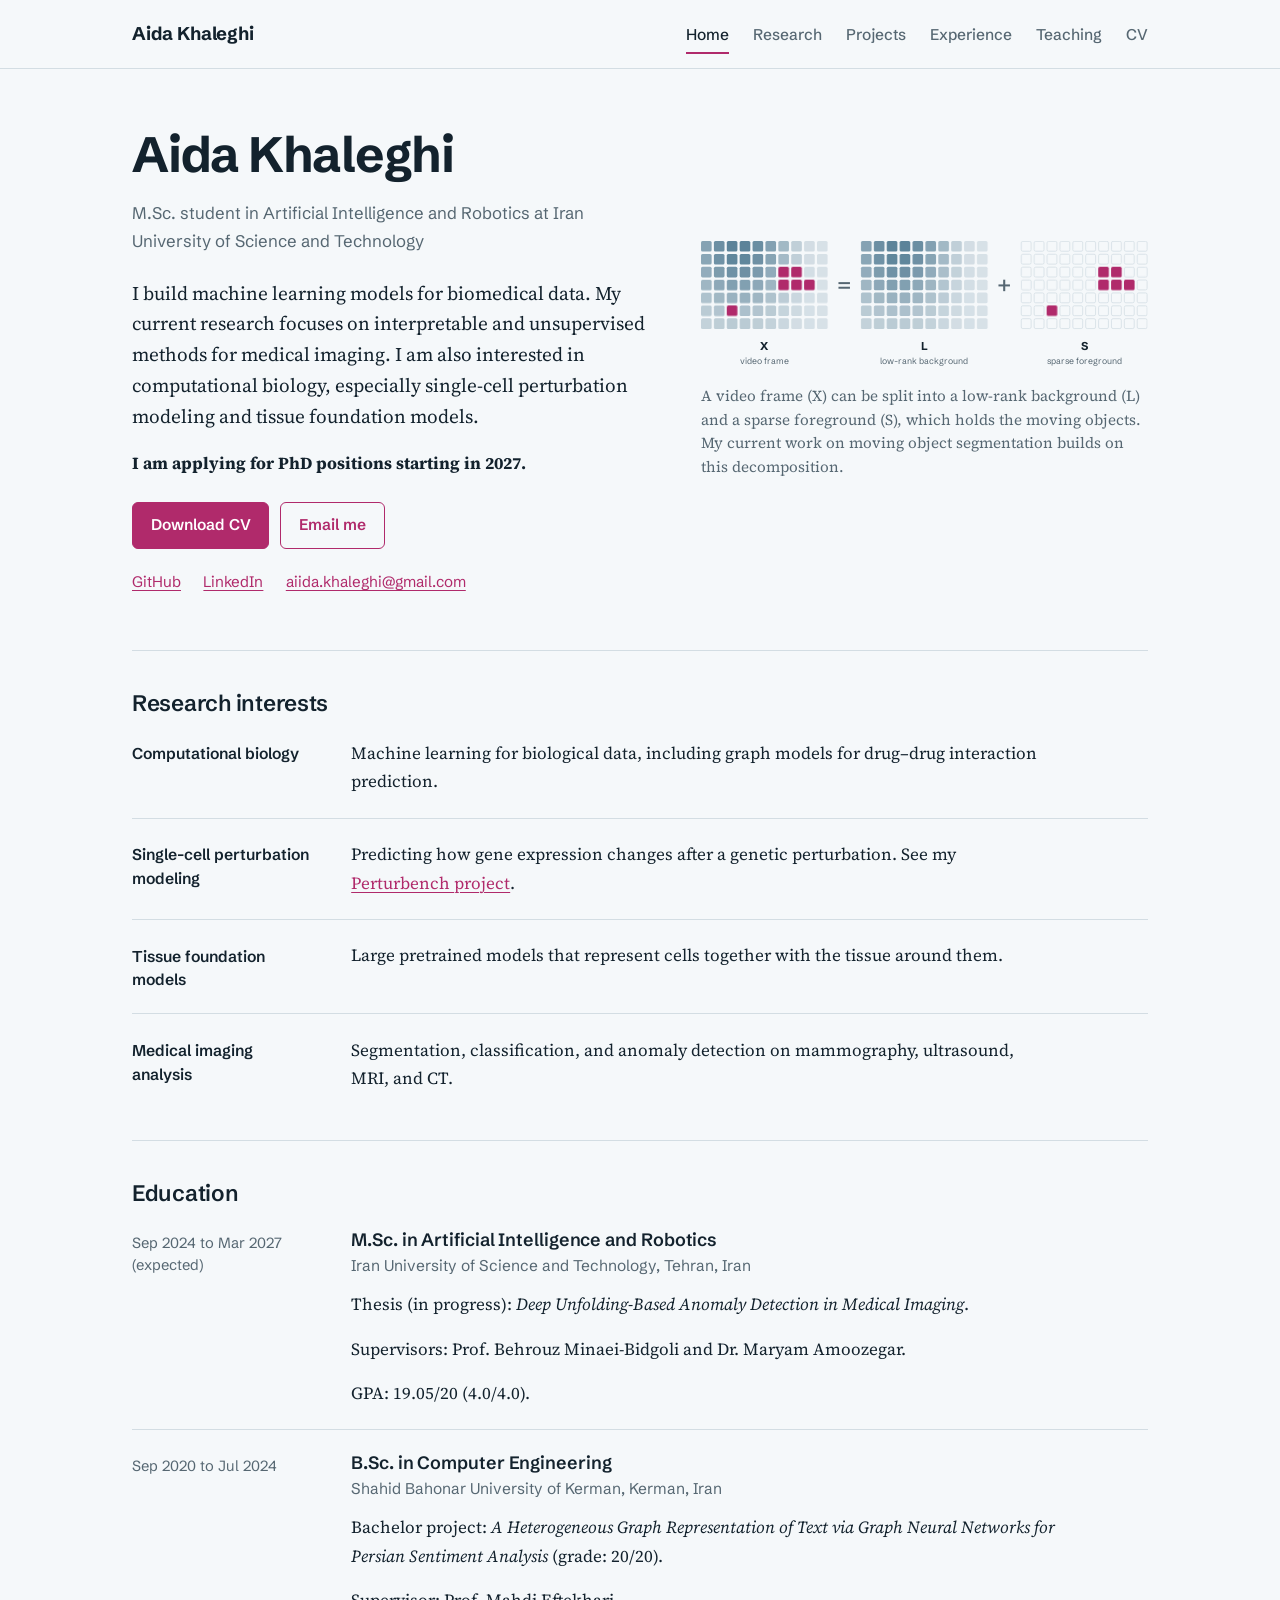
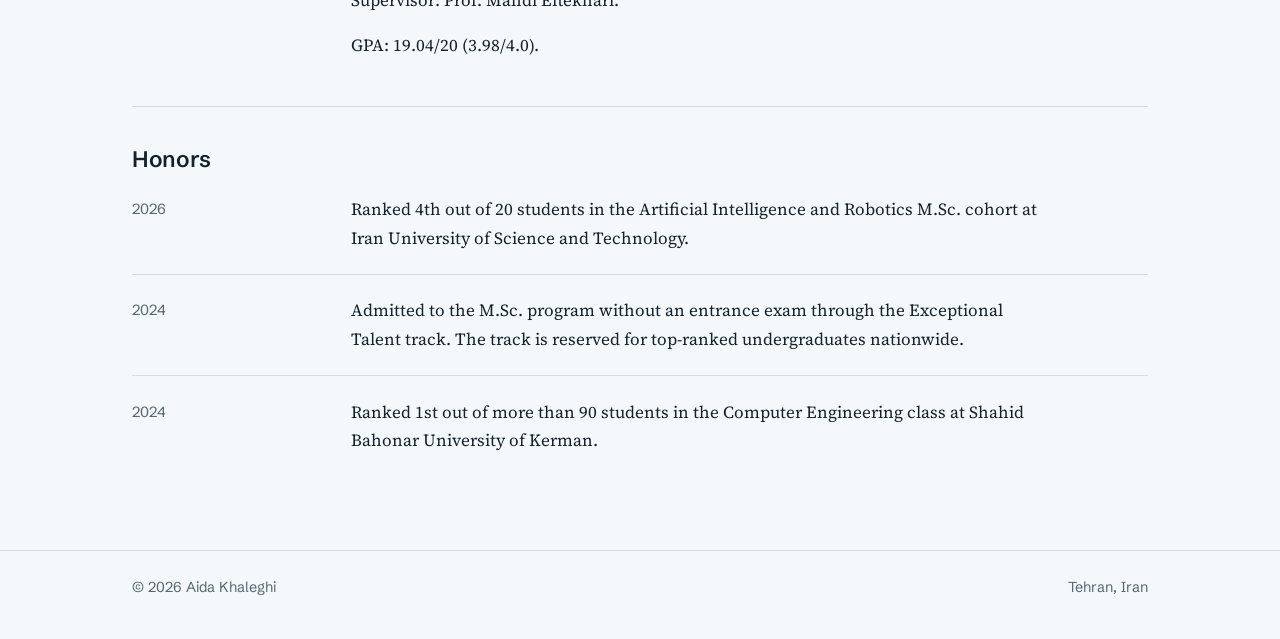
==== index.html @ e7a6c724 "Add first version of site" ====
<!doctype html>
<html lang="en">
<head>
  <meta charset="utf-8">
  <meta name="viewport" content="width=device-width, initial-scale=1">
  <title>Aida Khaleghi</title>
  <meta name="description" content="Aida Khaleghi is an M.Sc. student in AI and robotics working on medical imaging and computational biology. She is applying for PhD positions starting in 2027.">
  <meta property="og:title" content="Aida Khaleghi">
  <meta property="og:description" content="Aida Khaleghi is an M.Sc. student in AI and robotics working on medical imaging and computational biology. She is applying for PhD positions starting in 2027.">
  <meta property="og:type" content="website">
  <meta name="theme-color" content="#f5f8fa">
  <link rel="icon" href="data:image/svg+xml,%3Csvg xmlns='http://www.w3.org/2000/svg' viewBox='0 0 32 32'%3E%3Crect width='32' height='32' rx='6' fill='%23b02a6b'/%3E%3Ctext x='16' y='22' font-family='Arial' font-size='15' font-weight='700' text-anchor='middle' fill='white'%3EAK%3C/text%3E%3C/svg%3E">
  <link rel="preconnect" href="https://fonts.googleapis.com">
  <link rel="preconnect" href="https://fonts.gstatic.com" crossorigin>
  <link rel="stylesheet" href="https://fonts.googleapis.com/css2?family=Schibsted+Grotesk:wght@500;600;700&family=Source+Serif+4:ital,opsz,wght@0,8..60,400;0,8..60,600;1,8..60,400&display=swap">
  <link rel="stylesheet" href="style.css">
</head>
<body>
  <a class="skip" href="#main">Skip to content</a>
  <header class="site-header">
    <div class="wrap">
      <a class="wordmark" href="index.html">Aida Khaleghi</a>
      <nav class="nav" aria-label="Main">
        <a href="index.html" aria-current="page">Home</a>
        <a href="research.html">Research</a>
        <a href="projects.html">Projects</a>
        <a href="experience.html">Experience</a>
        <a href="teaching.html">Teaching</a>
        <a href="cv.html">CV</a>
      </nav>
    </div>
  </header>
  <main id="main">
    <div class="wrap">

      <section class="hero">
        <div>
          <div class="hero-name">
            <img class="portrait" src="assets/profile.jpg" alt="Portrait of Aida Khaleghi" width="88" height="88" onerror="this.remove()">
            <h1>Aida Khaleghi</h1>
          </div>
          <p class="role">M.Sc. student in Artificial Intelligence and Robotics at Iran University of Science and Technology</p>
          <p class="lead">I build machine learning models for biomedical data. My current research focuses on interpretable and unsupervised methods for medical imaging. I am also interested in computational biology, especially single-cell perturbation modeling and tissue foundation models.</p>
          <p class="status"><strong>I am applying for PhD positions starting in 2027.</strong></p>
          <div class="actions">
            <a class="button primary" href="Aida_Khaleghi_CV.pdf">Download CV</a>
            <a class="button secondary" href="mailto:aiida.khaleghi@gmail.com">Email me</a>
          </div>
          <div class="contact-links">
            <a href="https://github.com/AidaKhaleghi">GitHub</a>
            <a href="https://www.linkedin.com/in/aidakhaleghi">LinkedIn</a>
            <a href="mailto:aiida.khaleghi@gmail.com">aiida.khaleghi@gmail.com</a>
          </div>
        </div>
        <figure class="figure">
          <svg viewBox="0 0 589 172" role="img" aria-labelledby="fig-title">
      <title id="fig-title">A video frame X shown as the sum of a low-rank background L and a sparse foreground S</title>
      <rect class="cell-tone" style="fill-opacity:0.61" x="0" y="0" width="14" height="14" rx="2"/>
      <rect class="cell-tone" style="fill-opacity:0.75" x="17" y="0" width="14" height="14" rx="2"/>
      <rect class="cell-tone" style="fill-opacity:0.84" x="34" y="0" width="14" height="14" rx="2"/>
      <rect class="cell-tone" style="fill-opacity:0.84" x="51" y="0" width="14" height="14" rx="2"/>
      <rect class="cell-tone" style="fill-opacity:0.76" x="68" y="0" width="14" height="14" rx="2"/>
      <rect class="cell-tone" style="fill-opacity:0.62" x="85" y="0" width="14" height="14" rx="2"/>
      <rect class="cell-tone" style="fill-opacity:0.45" x="102" y="0" width="14" height="14" rx="2"/>
      <rect class="cell-tone" style="fill-opacity:0.29" x="119" y="0" width="14" height="14" rx="2"/>
      <rect class="cell-tone" style="fill-opacity:0.19" x="136" y="0" width="14" height="14" rx="2"/>
      <rect class="cell-tone" style="fill-opacity:0.16" x="153" y="0" width="14" height="14" rx="2"/>
      <rect class="cell-tone" style="fill-opacity:0.59" x="0" y="17" width="14" height="14" rx="2"/>
      <rect class="cell-tone" style="fill-opacity:0.73" x="17" y="17" width="14" height="14" rx="2"/>
      <rect class="cell-tone" style="fill-opacity:0.81" x="34" y="17" width="14" height="14" rx="2"/>
      <rect class="cell-tone" style="fill-opacity:0.81" x="51" y="17" width="14" height="14" rx="2"/>
      <rect class="cell-tone" style="fill-opacity:0.74" x="68" y="17" width="14" height="14" rx="2"/>
      <rect class="cell-tone" style="fill-opacity:0.60" x="85" y="17" width="14" height="14" rx="2"/>
      <rect class="cell-tone" style="fill-opacity:0.44" x="102" y="17" width="14" height="14" rx="2"/>
      <rect class="cell-tone" style="fill-opacity:0.29" x="119" y="17" width="14" height="14" rx="2"/>
      <rect class="cell-tone" style="fill-opacity:0.19" x="136" y="17" width="14" height="14" rx="2"/>
      <rect class="cell-tone" style="fill-opacity:0.16" x="153" y="17" width="14" height="14" rx="2"/>
      <rect class="cell-tone" style="fill-opacity:0.54" x="0" y="34" width="14" height="14" rx="2"/>
      <rect class="cell-tone" style="fill-opacity:0.66" x="17" y="34" width="14" height="14" rx="2"/>
      <rect class="cell-tone" style="fill-opacity:0.73" x="34" y="34" width="14" height="14" rx="2"/>
      <rect class="cell-tone" style="fill-opacity:0.74" x="51" y="34" width="14" height="14" rx="2"/>
      <rect class="cell-tone" style="fill-opacity:0.67" x="68" y="34" width="14" height="14" rx="2"/>
      <rect class="cell-tone" style="fill-opacity:0.55" x="85" y="34" width="14" height="14" rx="2"/>
      <rect class="cell-hot" style="--i:0" x="102" y="34" width="14" height="14" rx="2"/>
      <rect class="cell-hot" style="--i:1" x="119" y="34" width="14" height="14" rx="2"/>
      <rect class="cell-tone" style="fill-opacity:0.18" x="136" y="34" width="14" height="14" rx="2"/>
      <rect class="cell-tone" style="fill-opacity:0.16" x="153" y="34" width="14" height="14" rx="2"/>
      <rect class="cell-tone" style="fill-opacity:0.47" x="0" y="51" width="14" height="14" rx="2"/>
      <rect class="cell-tone" style="fill-opacity:0.57" x="17" y="51" width="14" height="14" rx="2"/>
      <rect class="cell-tone" style="fill-opacity:0.63" x="34" y="51" width="14" height="14" rx="2"/>
      <rect class="cell-tone" style="fill-opacity:0.63" x="51" y="51" width="14" height="14" rx="2"/>
      <rect class="cell-tone" style="fill-opacity:0.57" x="68" y="51" width="14" height="14" rx="2"/>
      <rect class="cell-tone" style="fill-opacity:0.48" x="85" y="51" width="14" height="14" rx="2"/>
      <rect class="cell-hot" style="--i:2" x="102" y="51" width="14" height="14" rx="2"/>
      <rect class="cell-hot" style="--i:3" x="119" y="51" width="14" height="14" rx="2"/>
      <rect class="cell-hot" style="--i:4" x="136" y="51" width="14" height="14" rx="2"/>
      <rect class="cell-tone" style="fill-opacity:0.16" x="153" y="51" width="14" height="14" rx="2"/>
      <rect class="cell-tone" style="fill-opacity:0.39" x="0" y="68" width="14" height="14" rx="2"/>
      <rect class="cell-tone" style="fill-opacity:0.46" x="17" y="68" width="14" height="14" rx="2"/>
      <rect class="cell-tone" style="fill-opacity:0.50" x="34" y="68" width="14" height="14" rx="2"/>
      <rect class="cell-tone" style="fill-opacity:0.51" x="51" y="68" width="14" height="14" rx="2"/>
      <rect class="cell-tone" style="fill-opacity:0.47" x="68" y="68" width="14" height="14" rx="2"/>
      <rect class="cell-tone" style="fill-opacity:0.39" x="85" y="68" width="14" height="14" rx="2"/>
      <rect class="cell-tone" style="fill-opacity:0.31" x="102" y="68" width="14" height="14" rx="2"/>
      <rect class="cell-tone" style="fill-opacity:0.23" x="119" y="68" width="14" height="14" rx="2"/>
      <rect class="cell-tone" style="fill-opacity:0.17" x="136" y="68" width="14" height="14" rx="2"/>
      <rect class="cell-tone" style="fill-opacity:0.16" x="153" y="68" width="14" height="14" rx="2"/>
      <rect class="cell-tone" style="fill-opacity:0.32" x="0" y="85" width="14" height="14" rx="2"/>
      <rect class="cell-tone" style="fill-opacity:0.37" x="17" y="85" width="14" height="14" rx="2"/>
      <rect class="cell-hot" style="--i:5" x="34" y="85" width="14" height="14" rx="2"/>
      <rect class="cell-tone" style="fill-opacity:0.40" x="51" y="85" width="14" height="14" rx="2"/>
      <rect class="cell-tone" style="fill-opacity:0.37" x="68" y="85" width="14" height="14" rx="2"/>
      <rect class="cell-tone" style="fill-opacity:0.32" x="85" y="85" width="14" height="14" rx="2"/>
      <rect class="cell-tone" style="fill-opacity:0.26" x="102" y="85" width="14" height="14" rx="2"/>
      <rect class="cell-tone" style="fill-opacity:0.21" x="119" y="85" width="14" height="14" rx="2"/>
      <rect class="cell-tone" style="fill-opacity:0.17" x="136" y="85" width="14" height="14" rx="2"/>
      <rect class="cell-tone" style="fill-opacity:0.16" x="153" y="85" width="14" height="14" rx="2"/>
      <rect class="cell-tone" style="fill-opacity:0.27" x="0" y="102" width="14" height="14" rx="2"/>
      <rect class="cell-tone" style="fill-opacity:0.30" x="17" y="102" width="14" height="14" rx="2"/>
      <rect class="cell-tone" style="fill-opacity:0.32" x="34" y="102" width="14" height="14" rx="2"/>
      <rect class="cell-tone" style="fill-opacity:0.32" x="51" y="102" width="14" height="14" rx="2"/>
      <rect class="cell-tone" style="fill-opacity:0.30" x="68" y="102" width="14" height="14" rx="2"/>
      <rect class="cell-tone" style="fill-opacity:0.27" x="85" y="102" width="14" height="14" rx="2"/>
      <rect class="cell-tone" style="fill-opacity:0.23" x="102" y="102" width="14" height="14" rx="2"/>
      <rect class="cell-tone" style="fill-opacity:0.19" x="119" y="102" width="14" height="14" rx="2"/>
      <rect class="cell-tone" style="fill-opacity:0.17" x="136" y="102" width="14" height="14" rx="2"/>
      <rect class="cell-tone" style="fill-opacity:0.16" x="153" y="102" width="14" height="14" rx="2"/>
      <rect class="cell-tone" style="fill-opacity:0.61" x="211" y="0" width="14" height="14" rx="2"/>
      <rect class="cell-tone" style="fill-opacity:0.75" x="228" y="0" width="14" height="14" rx="2"/>
      <rect class="cell-tone" style="fill-opacity:0.84" x="245" y="0" width="14" height="14" rx="2"/>
      <rect class="cell-tone" style="fill-opacity:0.84" x="262" y="0" width="14" height="14" rx="2"/>
      <rect class="cell-tone" style="fill-opacity:0.76" x="279" y="0" width="14" height="14" rx="2"/>
      <rect class="cell-tone" style="fill-opacity:0.62" x="296" y="0" width="14" height="14" rx="2"/>
      <rect class="cell-tone" style="fill-opacity:0.45" x="313" y="0" width="14" height="14" rx="2"/>
      <rect class="cell-tone" style="fill-opacity:0.29" x="330" y="0" width="14" height="14" rx="2"/>
      <rect class="cell-tone" style="fill-opacity:0.19" x="347" y="0" width="14" height="14" rx="2"/>
      <rect class="cell-tone" style="fill-opacity:0.16" x="364" y="0" width="14" height="14" rx="2"/>
      <rect class="cell-tone" style="fill-opacity:0.59" x="211" y="17" width="14" height="14" rx="2"/>
      <rect class="cell-tone" style="fill-opacity:0.73" x="228" y="17" width="14" height="14" rx="2"/>
      <rect class="cell-tone" style="fill-opacity:0.81" x="245" y="17" width="14" height="14" rx="2"/>
      <rect class="cell-tone" style="fill-opacity:0.81" x="262" y="17" width="14" height="14" rx="2"/>
      <rect class="cell-tone" style="fill-opacity:0.74" x="279" y="17" width="14" height="14" rx="2"/>
      <rect class="cell-tone" style="fill-opacity:0.60" x="296" y="17" width="14" height="14" rx="2"/>
      <rect class="cell-tone" style="fill-opacity:0.44" x="313" y="17" width="14" height="14" rx="2"/>
      <rect class="cell-tone" style="fill-opacity:0.29" x="330" y="17" width="14" height="14" rx="2"/>
      <rect class="cell-tone" style="fill-opacity:0.19" x="347" y="17" width="14" height="14" rx="2"/>
      <rect class="cell-tone" style="fill-opacity:0.16" x="364" y="17" width="14" height="14" rx="2"/>
      <rect class="cell-tone" style="fill-opacity:0.54" x="211" y="34" width="14" height="14" rx="2"/>
      <rect class="cell-tone" style="fill-opacity:0.66" x="228" y="34" width="14" height="14" rx="2"/>
      <rect class="cell-tone" style="fill-opacity:0.73" x="245" y="34" width="14" height="14" rx="2"/>
      <rect class="cell-tone" style="fill-opacity:0.74" x="262" y="34" width="14" height="14" rx="2"/>
      <rect class="cell-tone" style="fill-opacity:0.67" x="279" y="34" width="14" height="14" rx="2"/>
      <rect class="cell-tone" style="fill-opacity:0.55" x="296" y="34" width="14" height="14" rx="2"/>
      <rect class="cell-tone" style="fill-opacity:0.41" x="313" y="34" width="14" height="14" rx="2"/>
      <rect class="cell-tone" style="fill-opacity:0.27" x="330" y="34" width="14" height="14" rx="2"/>
      <rect class="cell-tone" style="fill-opacity:0.18" x="347" y="34" width="14" height="14" rx="2"/>
      <rect class="cell-tone" style="fill-opacity:0.16" x="364" y="34" width="14" height="14" rx="2"/>
      <rect class="cell-tone" style="fill-opacity:0.47" x="211" y="51" width="14" height="14" rx="2"/>
      <rect class="cell-tone" style="fill-opacity:0.57" x="228" y="51" width="14" height="14" rx="2"/>
      <rect class="cell-tone" style="fill-opacity:0.63" x="245" y="51" width="14" height="14" rx="2"/>
      <rect class="cell-tone" style="fill-opacity:0.63" x="262" y="51" width="14" height="14" rx="2"/>
      <rect class="cell-tone" style="fill-opacity:0.57" x="279" y="51" width="14" height="14" rx="2"/>
      <rect class="cell-tone" style="fill-opacity:0.48" x="296" y="51" width="14" height="14" rx="2"/>
      <rect class="cell-tone" style="fill-opacity:0.36" x="313" y="51" width="14" height="14" rx="2"/>
      <rect class="cell-tone" style="fill-opacity:0.25" x="330" y="51" width="14" height="14" rx="2"/>
      <rect class="cell-tone" style="fill-opacity:0.18" x="347" y="51" width="14" height="14" rx="2"/>
      <rect class="cell-tone" style="fill-opacity:0.16" x="364" y="51" width="14" height="14" rx="2"/>
      <rect class="cell-tone" style="fill-opacity:0.39" x="211" y="68" width="14" height="14" rx="2"/>
      <rect class="cell-tone" style="fill-opacity:0.46" x="228" y="68" width="14" height="14" rx="2"/>
      <rect class="cell-tone" style="fill-opacity:0.50" x="245" y="68" width="14" height="14" rx="2"/>
      <rect class="cell-tone" style="fill-opacity:0.51" x="262" y="68" width="14" height="14" rx="2"/>
      <rect class="cell-tone" style="fill-opacity:0.47" x="279" y="68" width="14" height="14" rx="2"/>
      <rect class="cell-tone" style="fill-opacity:0.39" x="296" y="68" width="14" height="14" rx="2"/>
      <rect class="cell-tone" style="fill-opacity:0.31" x="313" y="68" width="14" height="14" rx="2"/>
      <rect class="cell-tone" style="fill-opacity:0.23" x="330" y="68" width="14" height="14" rx="2"/>
      <rect class="cell-tone" style="fill-opacity:0.17" x="347" y="68" width="14" height="14" rx="2"/>
      <rect class="cell-tone" style="fill-opacity:0.16" x="364" y="68" width="14" height="14" rx="2"/>
      <rect class="cell-tone" style="fill-opacity:0.32" x="211" y="85" width="14" height="14" rx="2"/>
      <rect class="cell-tone" style="fill-opacity:0.37" x="228" y="85" width="14" height="14" rx="2"/>
      <rect class="cell-tone" style="fill-opacity:0.40" x="245" y="85" width="14" height="14" rx="2"/>
      <rect class="cell-tone" style="fill-opacity:0.40" x="262" y="85" width="14" height="14" rx="2"/>
      <rect class="cell-tone" style="fill-opacity:0.37" x="279" y="85" width="14" height="14" rx="2"/>
      <rect class="cell-tone" style="fill-opacity:0.32" x="296" y="85" width="14" height="14" rx="2"/>
      <rect class="cell-tone" style="fill-opacity:0.26" x="313" y="85" width="14" height="14" rx="2"/>
      <rect class="cell-tone" style="fill-opacity:0.21" x="330" y="85" width="14" height="14" rx="2"/>
      <rect class="cell-tone" style="fill-opacity:0.17" x="347" y="85" width="14" height="14" rx="2"/>
      <rect class="cell-tone" style="fill-opacity:0.16" x="364" y="85" width="14" height="14" rx="2"/>
      <rect class="cell-tone" style="fill-opacity:0.27" x="211" y="102" width="14" height="14" rx="2"/>
      <rect class="cell-tone" style="fill-opacity:0.30" x="228" y="102" width="14" height="14" rx="2"/>
      <rect class="cell-tone" style="fill-opacity:0.32" x="245" y="102" width="14" height="14" rx="2"/>
      <rect class="cell-tone" style="fill-opacity:0.32" x="262" y="102" width="14" height="14" rx="2"/>
      <rect class="cell-tone" style="fill-opacity:0.30" x="279" y="102" width="14" height="14" rx="2"/>
      <rect class="cell-tone" style="fill-opacity:0.27" x="296" y="102" width="14" height="14" rx="2"/>
      <rect class="cell-tone" style="fill-opacity:0.23" x="313" y="102" width="14" height="14" rx="2"/>
      <rect class="cell-tone" style="fill-opacity:0.19" x="330" y="102" width="14" height="14" rx="2"/>
      <rect class="cell-tone" style="fill-opacity:0.17" x="347" y="102" width="14" height="14" rx="2"/>
      <rect class="cell-tone" style="fill-opacity:0.16" x="364" y="102" width="14" height="14" rx="2"/>
      <rect class="cell-empty" x="422.5" y="0.5" width="13" height="13" rx="2"/>
      <rect class="cell-empty" x="439.5" y="0.5" width="13" height="13" rx="2"/>
      <rect class="cell-empty" x="456.5" y="0.5" width="13" height="13" rx="2"/>
      <rect class="cell-empty" x="473.5" y="0.5" width="13" height="13" rx="2"/>
      <rect class="cell-empty" x="490.5" y="0.5" width="13" height="13" rx="2"/>
      <rect class="cell-empty" x="507.5" y="0.5" width="13" height="13" rx="2"/>
      <rect class="cell-empty" x="524.5" y="0.5" width="13" height="13" rx="2"/>
      <rect class="cell-empty" x="541.5" y="0.5" width="13" height="13" rx="2"/>
      <rect class="cell-empty" x="558.5" y="0.5" width="13" height="13" rx="2"/>
      <rect class="cell-empty" x="575.5" y="0.5" width="13" height="13" rx="2"/>
      <rect class="cell-empty" x="422.5" y="17.5" width="13" height="13" rx="2"/>
      <rect class="cell-empty" x="439.5" y="17.5" width="13" height="13" rx="2"/>
      <rect class="cell-empty" x="456.5" y="17.5" width="13" height="13" rx="2"/>
      <rect class="cell-empty" x="473.5" y="17.5" width="13" height="13" rx="2"/>
      <rect class="cell-empty" x="490.5" y="17.5" width="13" height="13" rx="2"/>
      <rect class="cell-empty" x="507.5" y="17.5" width="13" height="13" rx="2"/>
      <rect class="cell-empty" x="524.5" y="17.5" width="13" height="13" rx="2"/>
      <rect class="cell-empty" x="541.5" y="17.5" width="13" height="13" rx="2"/>
      <rect class="cell-empty" x="558.5" y="17.5" width="13" height="13" rx="2"/>
      <rect class="cell-empty" x="575.5" y="17.5" width="13" height="13" rx="2"/>
      <rect class="cell-empty" x="422.5" y="34.5" width="13" height="13" rx="2"/>
      <rect class="cell-empty" x="439.5" y="34.5" width="13" height="13" rx="2"/>
      <rect class="cell-empty" x="456.5" y="34.5" width="13" height="13" rx="2"/>
      <rect class="cell-empty" x="473.5" y="34.5" width="13" height="13" rx="2"/>
      <rect class="cell-empty" x="490.5" y="34.5" width="13" height="13" rx="2"/>
      <rect class="cell-empty" x="507.5" y="34.5" width="13" height="13" rx="2"/>
      <rect class="cell-hot" style="--i:0" x="524" y="34" width="14" height="14" rx="2"/>
      <rect class="cell-hot" style="--i:1" x="541" y="34" width="14" height="14" rx="2"/>
      <rect class="cell-empty" x="558.5" y="34.5" width="13" height="13" rx="2"/>
      <rect class="cell-empty" x="575.5" y="34.5" width="13" height="13" rx="2"/>
      <rect class="cell-empty" x="422.5" y="51.5" width="13" height="13" rx="2"/>
      <rect class="cell-empty" x="439.5" y="51.5" width="13" height="13" rx="2"/>
      <rect class="cell-empty" x="456.5" y="51.5" width="13" height="13" rx="2"/>
      <rect class="cell-empty" x="473.5" y="51.5" width="13" height="13" rx="2"/>
      <rect class="cell-empty" x="490.5" y="51.5" width="13" height="13" rx="2"/>
      <rect class="cell-empty" x="507.5" y="51.5" width="13" height="13" rx="2"/>
      <rect class="cell-hot" style="--i:2" x="524" y="51" width="14" height="14" rx="2"/>
      <rect class="cell-hot" style="--i:3" x="541" y="51" width="14" height="14" rx="2"/>
      <rect class="cell-hot" style="--i:4" x="558" y="51" width="14" height="14" rx="2"/>
      <rect class="cell-empty" x="575.5" y="51.5" width="13" height="13" rx="2"/>
      <rect class="cell-empty" x="422.5" y="68.5" width="13" height="13" rx="2"/>
      <rect class="cell-empty" x="439.5" y="68.5" width="13" height="13" rx="2"/>
      <rect class="cell-empty" x="456.5" y="68.5" width="13" height="13" rx="2"/>
      <rect class="cell-empty" x="473.5" y="68.5" width="13" height="13" rx="2"/>
      <rect class="cell-empty" x="490.5" y="68.5" width="13" height="13" rx="2"/>
      <rect class="cell-empty" x="507.5" y="68.5" width="13" height="13" rx="2"/>
      <rect class="cell-empty" x="524.5" y="68.5" width="13" height="13" rx="2"/>
      <rect class="cell-empty" x="541.5" y="68.5" width="13" height="13" rx="2"/>
      <rect class="cell-empty" x="558.5" y="68.5" width="13" height="13" rx="2"/>
      <rect class="cell-empty" x="575.5" y="68.5" width="13" height="13" rx="2"/>
      <rect class="cell-empty" x="422.5" y="85.5" width="13" height="13" rx="2"/>
      <rect class="cell-empty" x="439.5" y="85.5" width="13" height="13" rx="2"/>
      <rect class="cell-hot" style="--i:5" x="456" y="85" width="14" height="14" rx="2"/>
      <rect class="cell-empty" x="473.5" y="85.5" width="13" height="13" rx="2"/>
      <rect class="cell-empty" x="490.5" y="85.5" width="13" height="13" rx="2"/>
      <rect class="cell-empty" x="507.5" y="85.5" width="13" height="13" rx="2"/>
      <rect class="cell-empty" x="524.5" y="85.5" width="13" height="13" rx="2"/>
      <rect class="cell-empty" x="541.5" y="85.5" width="13" height="13" rx="2"/>
      <rect class="cell-empty" x="558.5" y="85.5" width="13" height="13" rx="2"/>
      <rect class="cell-empty" x="575.5" y="85.5" width="13" height="13" rx="2"/>
      <rect class="cell-empty" x="422.5" y="102.5" width="13" height="13" rx="2"/>
      <rect class="cell-empty" x="439.5" y="102.5" width="13" height="13" rx="2"/>
      <rect class="cell-empty" x="456.5" y="102.5" width="13" height="13" rx="2"/>
      <rect class="cell-empty" x="473.5" y="102.5" width="13" height="13" rx="2"/>
      <rect class="cell-empty" x="490.5" y="102.5" width="13" height="13" rx="2"/>
      <rect class="cell-empty" x="507.5" y="102.5" width="13" height="13" rx="2"/>
      <rect class="cell-empty" x="524.5" y="102.5" width="13" height="13" rx="2"/>
      <rect class="cell-empty" x="541.5" y="102.5" width="13" height="13" rx="2"/>
      <rect class="cell-empty" x="558.5" y="102.5" width="13" height="13" rx="2"/>
      <rect class="cell-empty" x="575.5" y="102.5" width="13" height="13" rx="2"/>
      <text class="fig-symbol" x="189.0" y="68.0" text-anchor="middle">=</text>
      <text class="fig-symbol" x="400.0" y="68.0" text-anchor="middle">+</text>
      <text class="fig-name" x="83.5" y="144" text-anchor="middle">X</text><text class="fig-label" x="83.5" y="162" text-anchor="middle">video frame</text>
      <text class="fig-name" x="294.5" y="144" text-anchor="middle">L</text><text class="fig-label" x="294.5" y="162" text-anchor="middle">low-rank background</text>
      <text class="fig-name" x="505.5" y="144" text-anchor="middle">S</text><text class="fig-label" x="505.5" y="162" text-anchor="middle">sparse foreground</text>
    </svg>
          <figcaption>A video frame (X) can be split into a low-rank background (L) and a sparse foreground (S), which holds the moving objects. My current work on moving object segmentation builds on this decomposition.</figcaption>
        </figure>
      </section>

      <section class="section interests">
        <h2>Research interests</h2>
      <div class="entry">
        <div class="entry-meta">Computational biology</div>
        <div class="entry-body">
          <p>Machine learning for biological data, including graph models for drug–drug interaction prediction.</p>
        </div>
      </div>
      <div class="entry">
        <div class="entry-meta">Single-cell perturbation modeling</div>
        <div class="entry-body">
          <p>Predicting how gene expression changes after a genetic perturbation. See my <a href="projects.html">Perturbench project</a>.</p>
        </div>
      </div>
      <div class="entry">
        <div class="entry-meta">Tissue foundation models</div>
        <div class="entry-body">
          <p>Large pretrained models that represent cells together with the tissue around them.</p>
        </div>
      </div>
      <div class="entry">
        <div class="entry-meta">Medical imaging analysis</div>
        <div class="entry-body">
          <p>Segmentation, classification, and anomaly detection on mammography, ultrasound, MRI, and CT.</p>
        </div>
      </div>
      </section>

      <section class="section">
        <h2>Education</h2>
      <div class="entry">
        <div class="entry-meta">Sep 2024 to Mar 2027 (expected)</div>
        <div class="entry-body">
          <h3>M.Sc. in Artificial Intelligence and Robotics</h3>
          <p class="entry-where">Iran University of Science and Technology, Tehran, Iran</p>
          <p>Thesis (in progress): <em>Deep Unfolding-Based Anomaly Detection in Medical Imaging</em>.</p>
          <p>Supervisors: Prof. Behrouz Minaei-Bidgoli and Dr. Maryam Amoozegar.</p>
          <p>GPA: 19.05/20 (4.0/4.0).</p>
        </div>
      </div>
      <div class="entry">
        <div class="entry-meta">Sep 2020 to Jul 2024</div>
        <div class="entry-body">
          <h3>B.Sc. in Computer Engineering</h3>
          <p class="entry-where">Shahid Bahonar University of Kerman, Kerman, Iran</p>
          <p>Bachelor project: <em>A Heterogeneous Graph Representation of Text via Graph Neural Networks for Persian Sentiment Analysis</em> (grade: 20/20).</p>
          <p>Supervisor: Prof. Mahdi Eftekhari.</p>
          <p>GPA: 19.04/20 (3.98/4.0).</p>
        </div>
      </div>
      </section>

      <section class="section">
        <h2>Honors</h2>
      <div class="entry">
        <div class="entry-meta">2026</div>
        <div class="entry-body">
          <p>Ranked 4th out of 20 students in the Artificial Intelligence and Robotics M.Sc. cohort at Iran University of Science and Technology.</p>
        </div>
      </div>
      <div class="entry">
        <div class="entry-meta">2024</div>
        <div class="entry-body">
          <p>Admitted to the M.Sc. program without an entrance exam through the Exceptional Talent track. The track is reserved for top-ranked undergraduates nationwide.</p>
        </div>
      </div>
      <div class="entry">
        <div class="entry-meta">2024</div>
        <div class="entry-body">
          <p>Ranked 1st out of more than 90 students in the Computer Engineering class at Shahid Bahonar University of Kerman.</p>
        </div>
      </div>
      </section>

    </div>
  </main>
  <footer class="site-footer">
    <div class="wrap">
      <span>&copy; 2026 Aida Khaleghi</span>
      <span>Tehran, Iran</span>
    </div>
  </footer>
</body>
</html>
---- style.css ----
/* Aida Khaleghi — personal website
   Colors, fonts and spacing are set once in the variables below. */

:root {
  --bg: #f5f8fa;
  --ink: #13222d;
  --muted: #566772;
  --rule: #d3dde3;
  --accent: #b02a6b;
  --accent-ink: #ffffff;
  --tone: #3e6c86;

  --font-body: "Source Serif 4", "Source Serif Pro", Georgia, "Times New Roman", serif;
  --font-ui: "Schibsted Grotesk", "Helvetica Neue", Arial, sans-serif;

  --page: 66rem;
  --gutter: 1.25rem;
}

@media (prefers-color-scheme: dark) {
  :root {
    --bg: #0e1921;
    --ink: #e4ecf0;
    --muted: #98a9b4;
    --rule: #26373f;
    --accent: #f07ab0;
    --accent-ink: #0e1921;
    --tone: #7fb0c8;
  }
}

*, *::before, *::after { box-sizing: border-box; }

html { -webkit-text-size-adjust: 100%; }

body {
  margin: 0;
  background: var(--bg);
  color: var(--ink);
  font-family: var(--font-body);
  font-size: 1.0625rem;
  line-height: 1.68;
  text-rendering: optimizeLegibility;
}

a {
  color: var(--accent);
  text-decoration: underline;
  text-decoration-thickness: 1px;
  text-underline-offset: 0.2em;
}
a:hover { text-decoration-thickness: 2px; }

:focus-visible {
  outline: 2px solid var(--accent);
  outline-offset: 3px;
  border-radius: 2px;
}

.skip {
  position: absolute;
  left: var(--gutter);
  top: -4rem;
  background: var(--ink);
  color: var(--bg);
  padding: 0.5rem 0.9rem;
  font-family: var(--font-ui);
  z-index: 10;
}
.skip:focus { top: 0.75rem; }

.wrap {
  max-width: var(--page);
  margin: 0 auto;
  padding: 0 var(--gutter);
}

/* Header and navigation */

.site-header {
  border-bottom: 1px solid var(--rule);
}
.site-header .wrap {
  display: flex;
  flex-wrap: wrap;
  align-items: baseline;
  justify-content: space-between;
  gap: 0.25rem 2rem;
  padding-top: 1.1rem;
  padding-bottom: 0.9rem;
}
.wordmark {
  font-family: var(--font-ui);
  font-weight: 700;
  font-size: 1.15rem;
  letter-spacing: -0.01em;
  color: var(--ink);
  text-decoration: none;
}
.wordmark:hover { text-decoration: none; color: var(--accent); }

.nav {
  display: flex;
  flex-wrap: wrap;
  gap: 0.1rem 1.5rem;
  font-family: var(--font-ui);
  font-size: 0.97rem;
  font-weight: 500;
}
.nav a {
  color: var(--muted);
  text-decoration: none;
  padding: 0.25rem 0;
  border-bottom: 2px solid transparent;
}
.nav a:hover { color: var(--ink); }
.nav a[aria-current="page"] {
  color: var(--ink);
  border-bottom-color: var(--accent);
}

/* Headings */

h1, h2, h3 {
  font-family: var(--font-ui);
  line-height: 1.2;
  margin: 0;
  color: var(--ink);
}
h1 {
  font-weight: 700;
  font-size: clamp(2.1rem, 4.6vw, 3.1rem);
  letter-spacing: -0.025em;
}
h2 {
  font-weight: 600;
  font-size: 1.4rem;
  letter-spacing: -0.012em;
}
h3 {
  font-weight: 600;
  font-size: 1.12rem;
  letter-spacing: -0.005em;
}

p { margin: 0 0 1rem; max-width: 44rem; }
ul { margin: 0 0 1rem; padding-left: 1.2rem; max-width: 44rem; }
li { margin-bottom: 0.4rem; }

.muted { color: var(--muted); }

/* Home hero */

.hero {
  display: grid;
  grid-template-columns: minmax(0, 1.15fr) minmax(0, 1fr);
  gap: 2.5rem 3.5rem;
  align-items: center;
  padding: 3.5rem 0 3.5rem;
}
.hero-name {
  display: flex;
  align-items: center;
  gap: 1.1rem;
  margin-bottom: 0.9rem;
}
.portrait {
  width: 5.5rem;
  height: 5.5rem;
  border-radius: 50%;
  object-fit: cover;
  flex: none;
  border: 1px solid var(--rule);
}
.role {
  font-family: var(--font-ui);
  font-size: 1.05rem;
  color: var(--muted);
  margin: 0 0 1.4rem;
}
.lead {
  font-size: 1.2rem;
  line-height: 1.6;
  margin-bottom: 1.1rem;
}
.status {
  margin-bottom: 1.5rem;
}
.actions {
  display: flex;
  flex-wrap: wrap;
  gap: 0.7rem;
  margin-bottom: 1.25rem;
}
.button {
  display: inline-block;
  font-family: var(--font-ui);
  font-weight: 600;
  font-size: 0.97rem;
  padding: 0.6rem 1.1rem;
  border-radius: 6px;
  border: 1.5px solid var(--accent);
  text-decoration: none;
}
.button.primary { background: var(--accent); color: var(--accent-ink); }
.button.primary:hover { filter: brightness(0.93); }
.button.secondary { color: var(--accent); }
.button.secondary:hover { background: color-mix(in srgb, var(--accent) 10%, transparent); }

.contact-links {
  display: flex;
  flex-wrap: wrap;
  gap: 0.2rem 1.4rem;
  font-family: var(--font-ui);
  font-size: 0.95rem;
}

/* Decomposition figure */

.figure { margin: 0; }
.figure svg { display: block; width: 100%; height: auto; }
.figure figcaption {
  font-size: 0.95rem;
  line-height: 1.55;
  color: var(--muted);
  margin-top: 0.8rem;
  max-width: 34rem;
}
.cell-empty { fill: none; stroke: var(--rule); stroke-width: 1; }
.cell-tone { fill: var(--tone); }
.cell-hot { fill: var(--accent); }
.fig-label {
  font-family: var(--font-ui);
  font-size: 11.5px;
  fill: var(--muted);
}
.fig-symbol {
  font-family: var(--font-ui);
  font-size: 30px;
  font-weight: 500;
  fill: var(--muted);
}
.fig-name {
  font-family: var(--font-ui);
  font-size: 15px;
  font-weight: 700;
  fill: var(--ink);
}

@media (prefers-reduced-motion: no-preference) {
  .cell-hot {
    animation: appear 0.7s ease-out both;
    animation-delay: calc(0.5s + var(--i, 0) * 0.14s);
  }
  @keyframes appear {
    from { opacity: 0; }
    to { opacity: 1; }
  }
}

/* Sections */

.section {
  border-top: 1px solid var(--rule);
  padding: 2.4rem 0 1.6rem;
}
.section > h2 { margin-bottom: 1.2rem; }

.page-head {
  padding: 3rem 0 1.4rem;
}
.page-head p {
  font-size: 1.15rem;
  margin: 1rem 0 0;
  color: var(--ink);
}

/* Entries: dates or labels on the left, details on the right */

.entry {
  display: grid;
  grid-template-columns: 11.5rem minmax(0, 1fr);
  gap: 0.35rem 2.2rem;
  padding: 1.35rem 0;
  border-top: 1px solid var(--rule);
}
.entry:first-of-type { border-top: 0; padding-top: 0.2rem; }
.entry-meta {
  font-family: var(--font-ui);
  font-size: 0.92rem;
  line-height: 1.5;
  color: var(--muted);
  padding-top: 0.2rem;
}
.entry-body h3 { margin-bottom: 0.15rem; }
.entry-body h3 + p:not(.entry-where) { margin-top: 0.5rem; }
.entry-where {
  font-family: var(--font-ui);
  font-size: 0.97rem;
  color: var(--muted);
  margin-bottom: 0.7rem;
}
.entry-body p:last-child,
.entry-body ul:last-child { margin-bottom: 0; }
.stack {
  font-family: var(--font-ui);
  font-size: 0.9rem;
  color: var(--muted);
  margin-top: 0.7rem;
}
.result {
  font-weight: 600;
}

.interests .entry-meta {
  font-weight: 600;
  color: var(--ink);
  font-size: 0.98rem;
}

.manuscript { margin-bottom: 1.1rem; }
.manuscript .status-line {
  font-family: var(--font-ui);
  font-size: 0.92rem;
  color: var(--muted);
}

/* Skills list */

.skills { margin: 0; }
.skills dt {
  font-family: var(--font-ui);
  font-weight: 600;
  font-size: 0.97rem;
  margin-top: 0.9rem;
}
.skills dd { margin: 0.1rem 0 0; max-width: 44rem; }

/* Footer */

.site-footer {
  border-top: 1px solid var(--rule);
  margin-top: 3rem;
  padding: 1.5rem 0 2.5rem;
  font-family: var(--font-ui);
  font-size: 0.9rem;
  color: var(--muted);
}
.site-footer .wrap {
  display: flex;
  flex-wrap: wrap;
  justify-content: space-between;
  gap: 0.4rem 2rem;
}

/* Small screens */

@media (max-width: 52rem) {
  .hero {
    grid-template-columns: 1fr;
    padding: 2.2rem 0 2.4rem;
  }
  .entry {
    grid-template-columns: 1fr;
    gap: 0.1rem;
  }
  .entry-meta { padding-top: 0; margin-bottom: 0.2rem; }
}

@media print {
  .site-header .nav, .actions, .skip { display: none; }
  body { background: #fff; color: #000; }
}
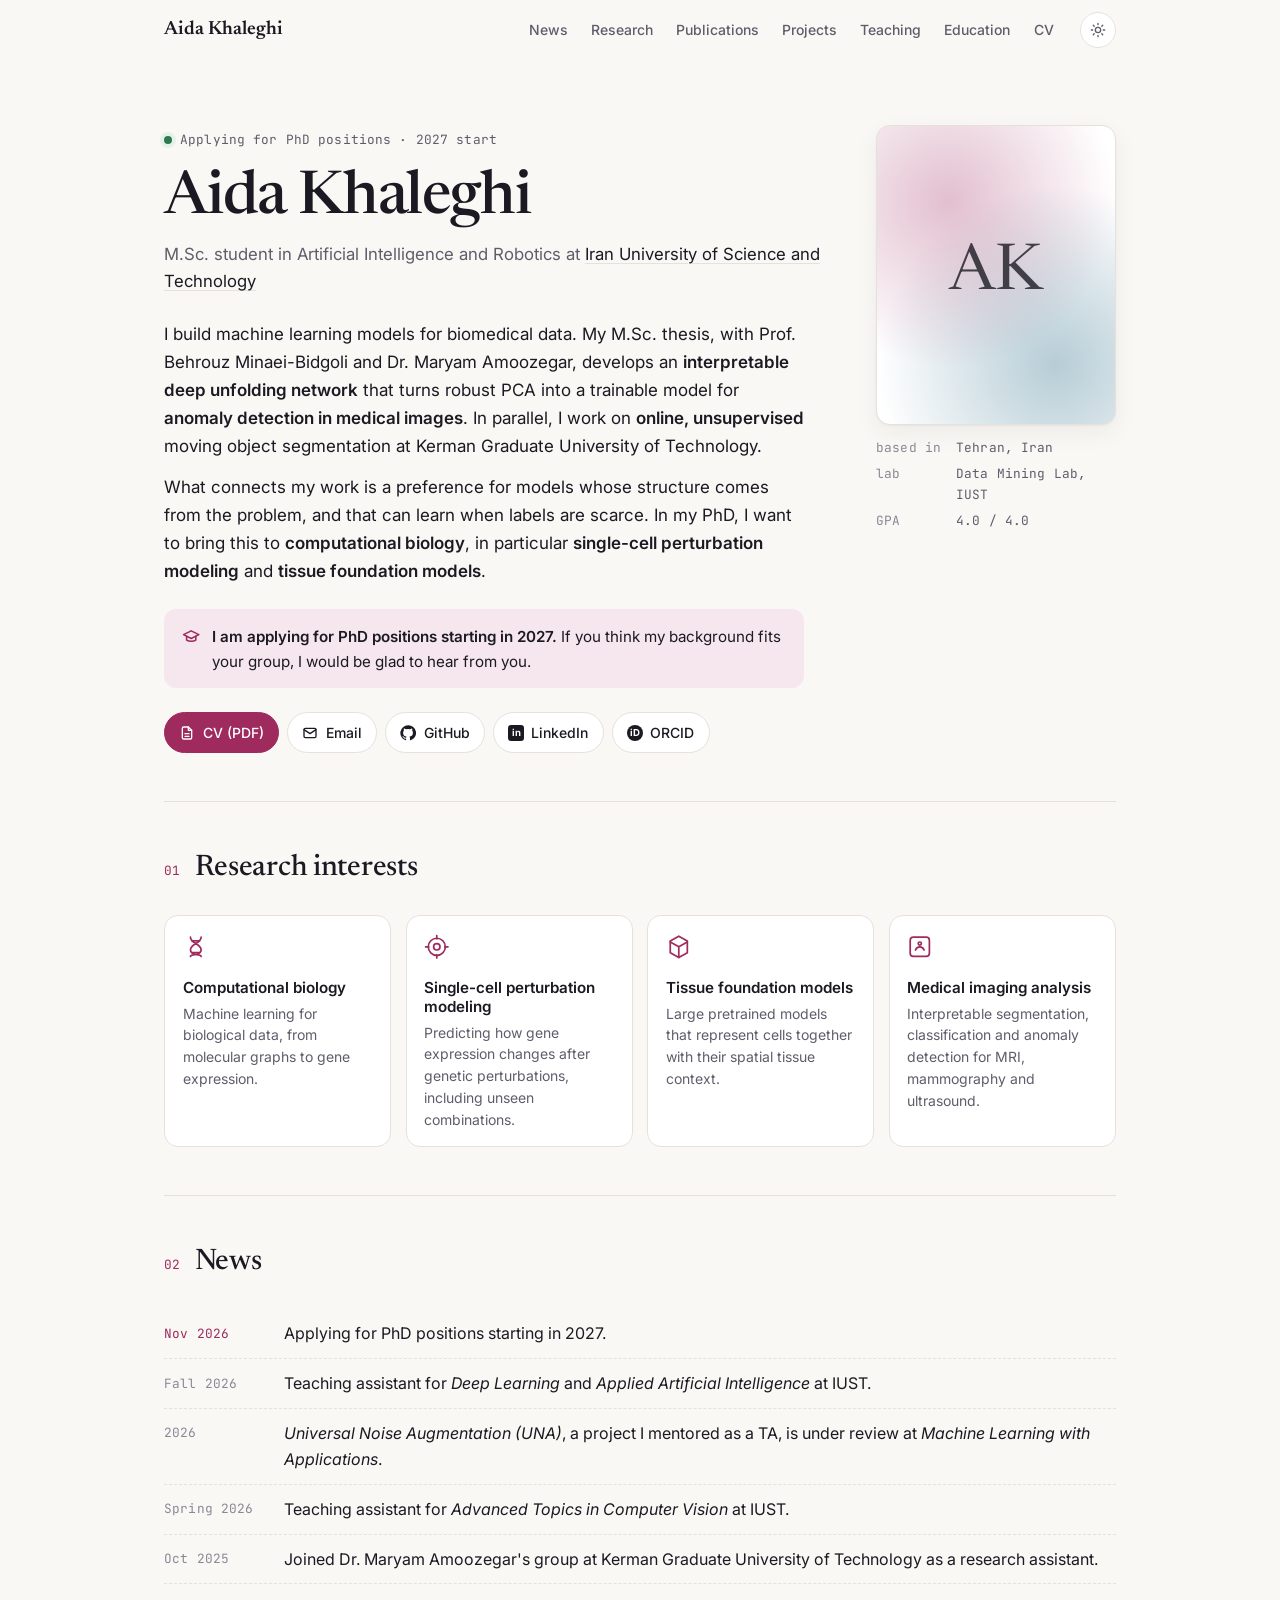
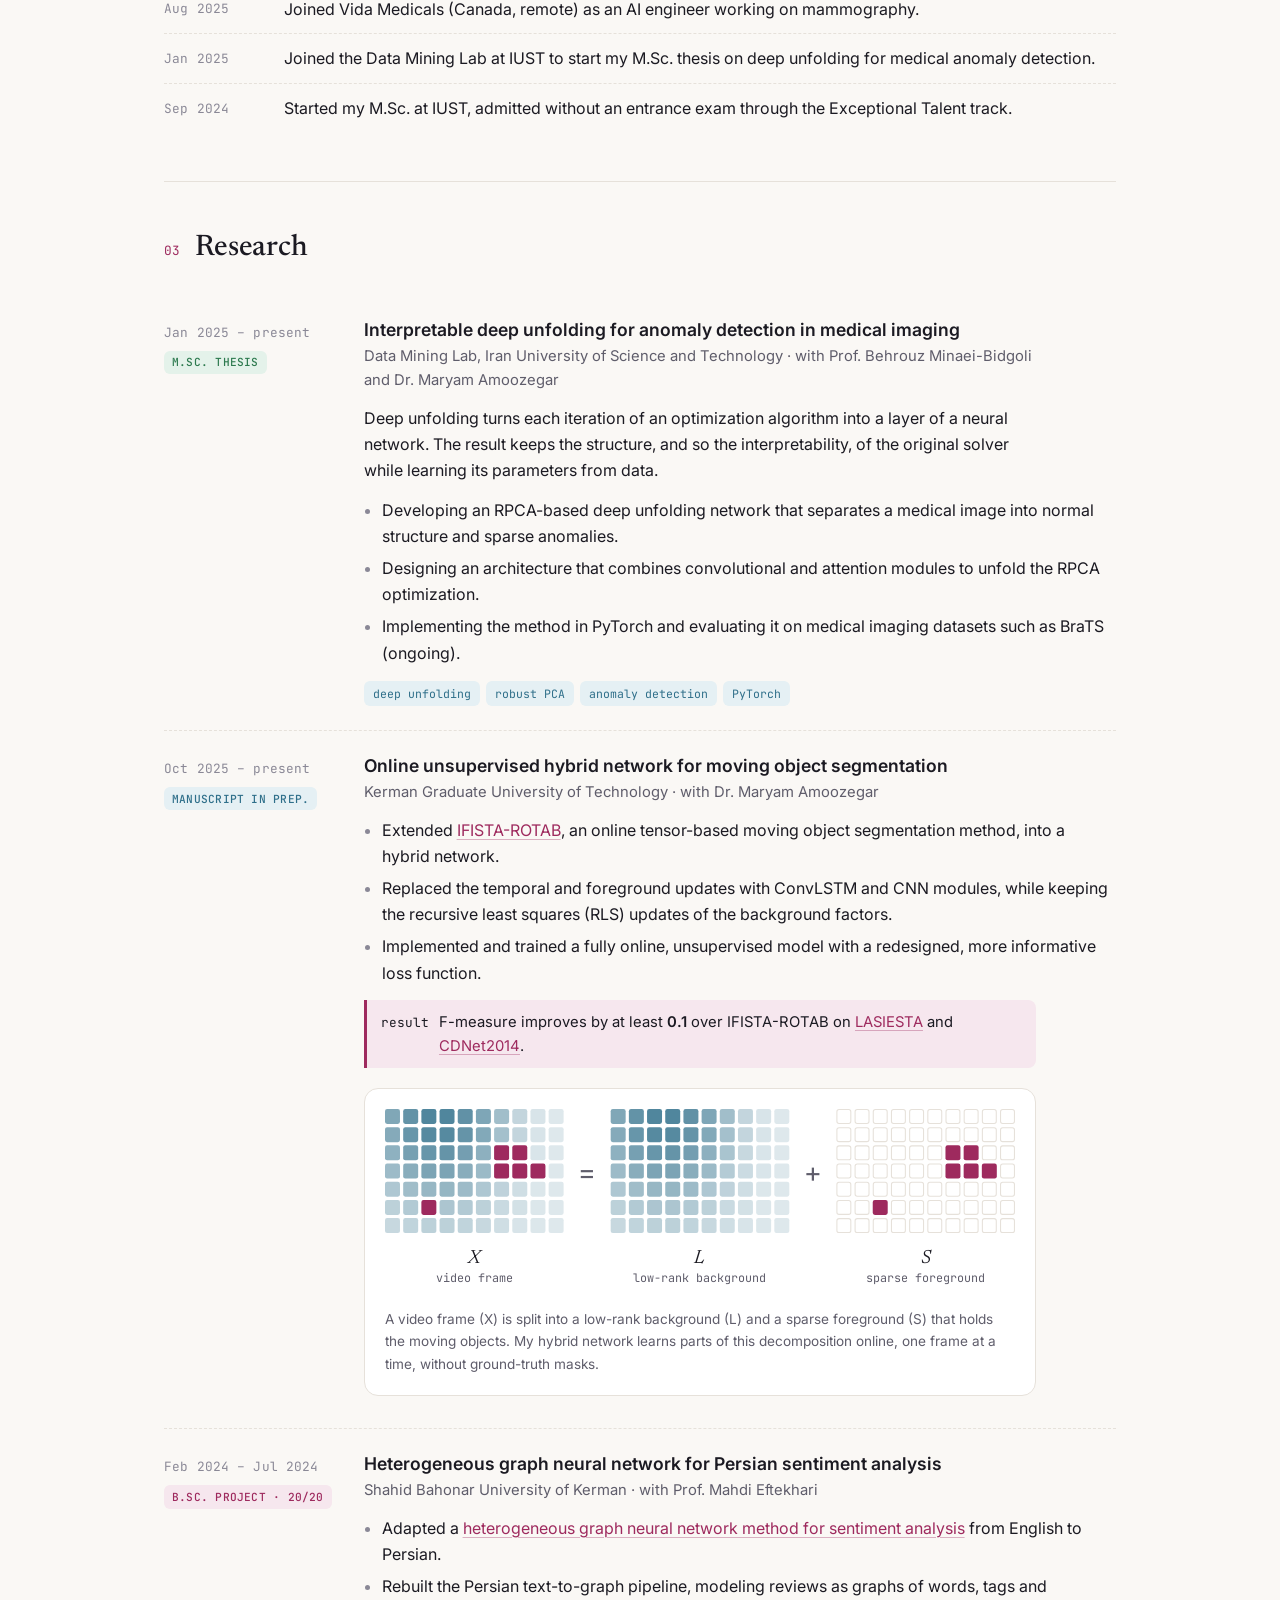
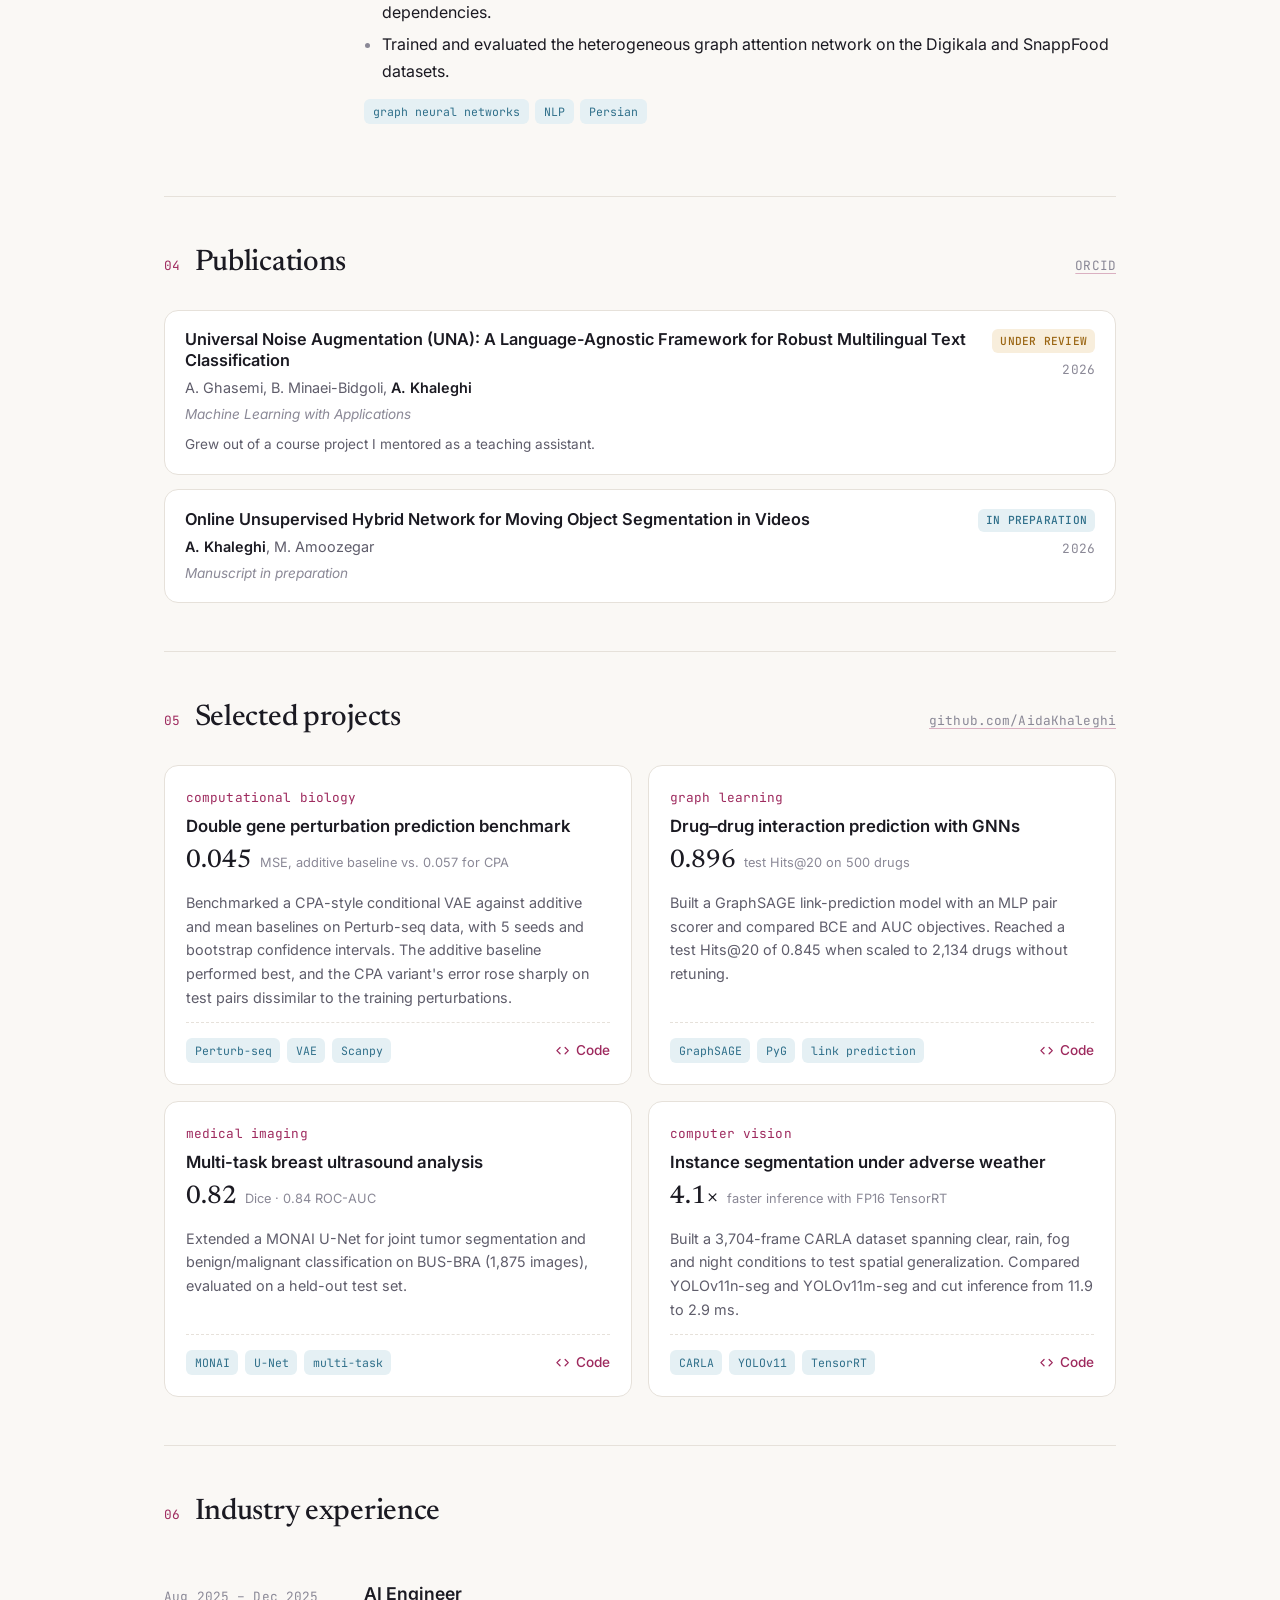
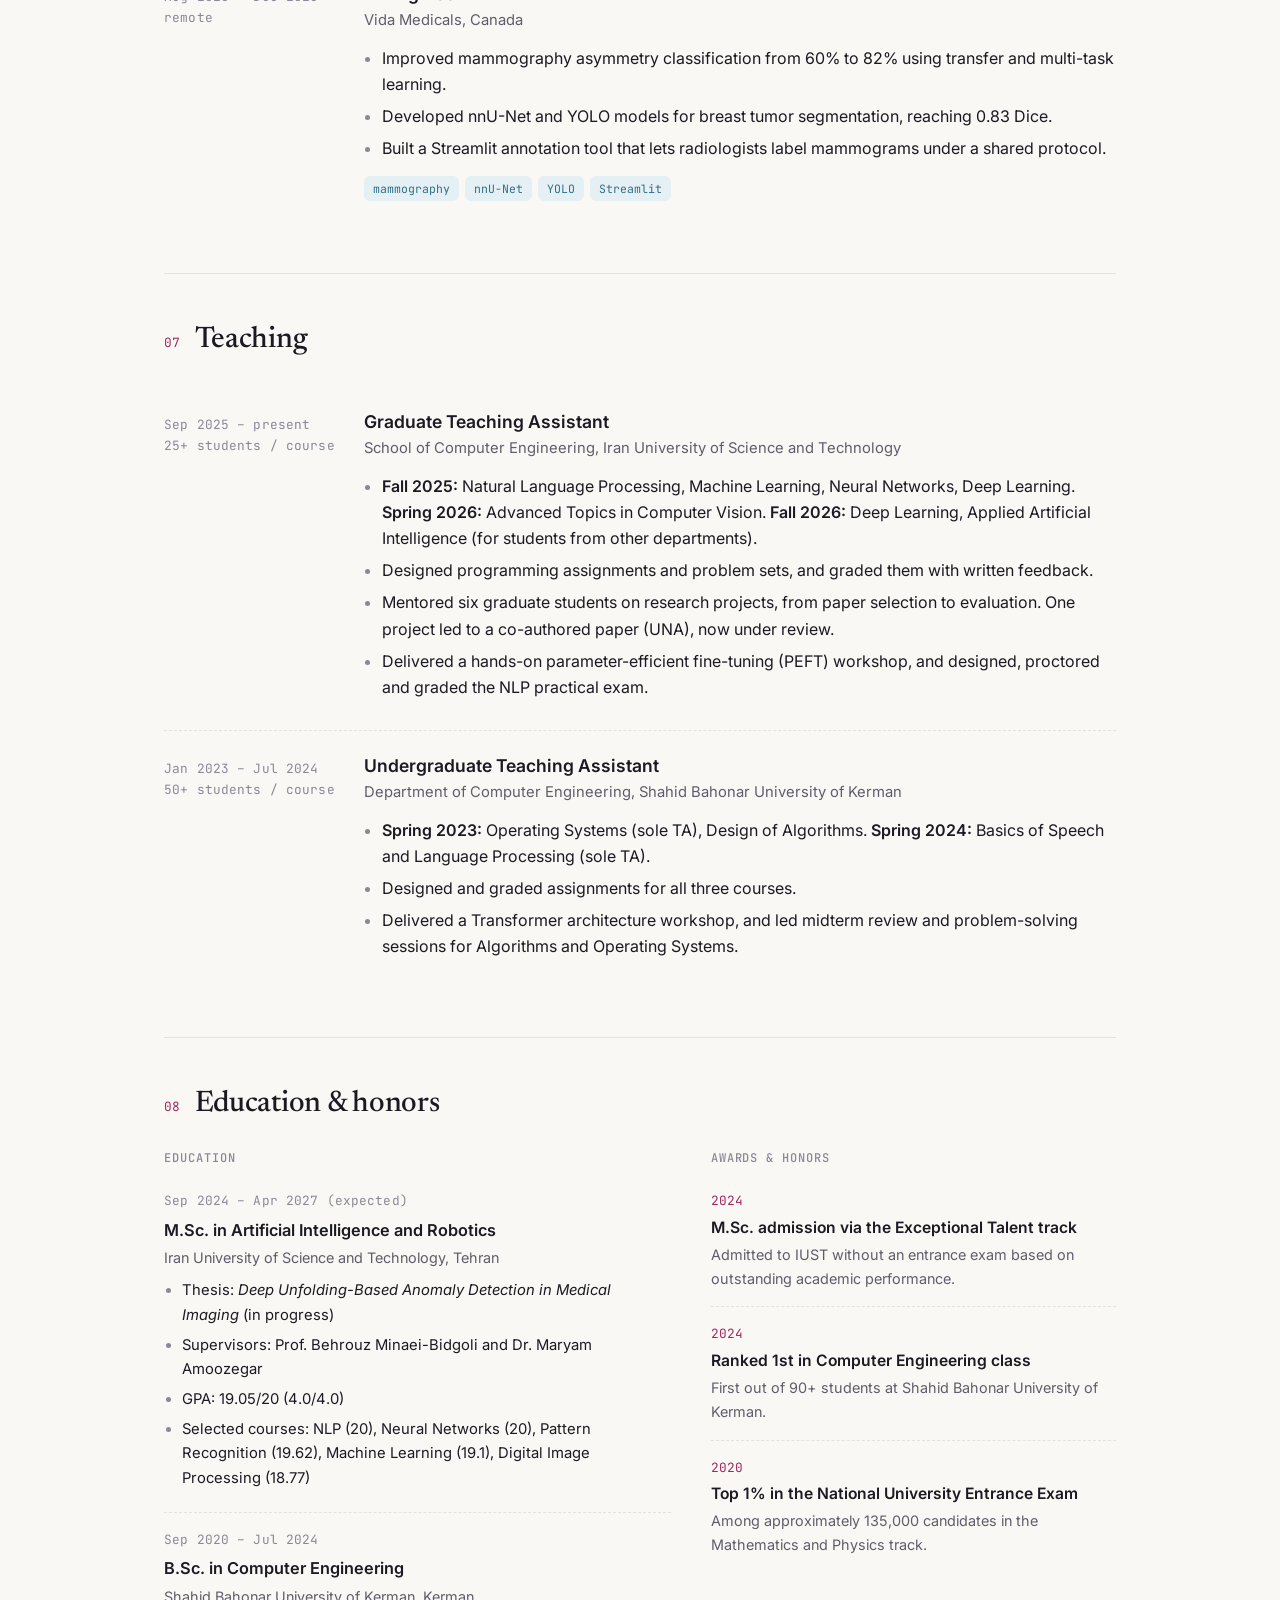
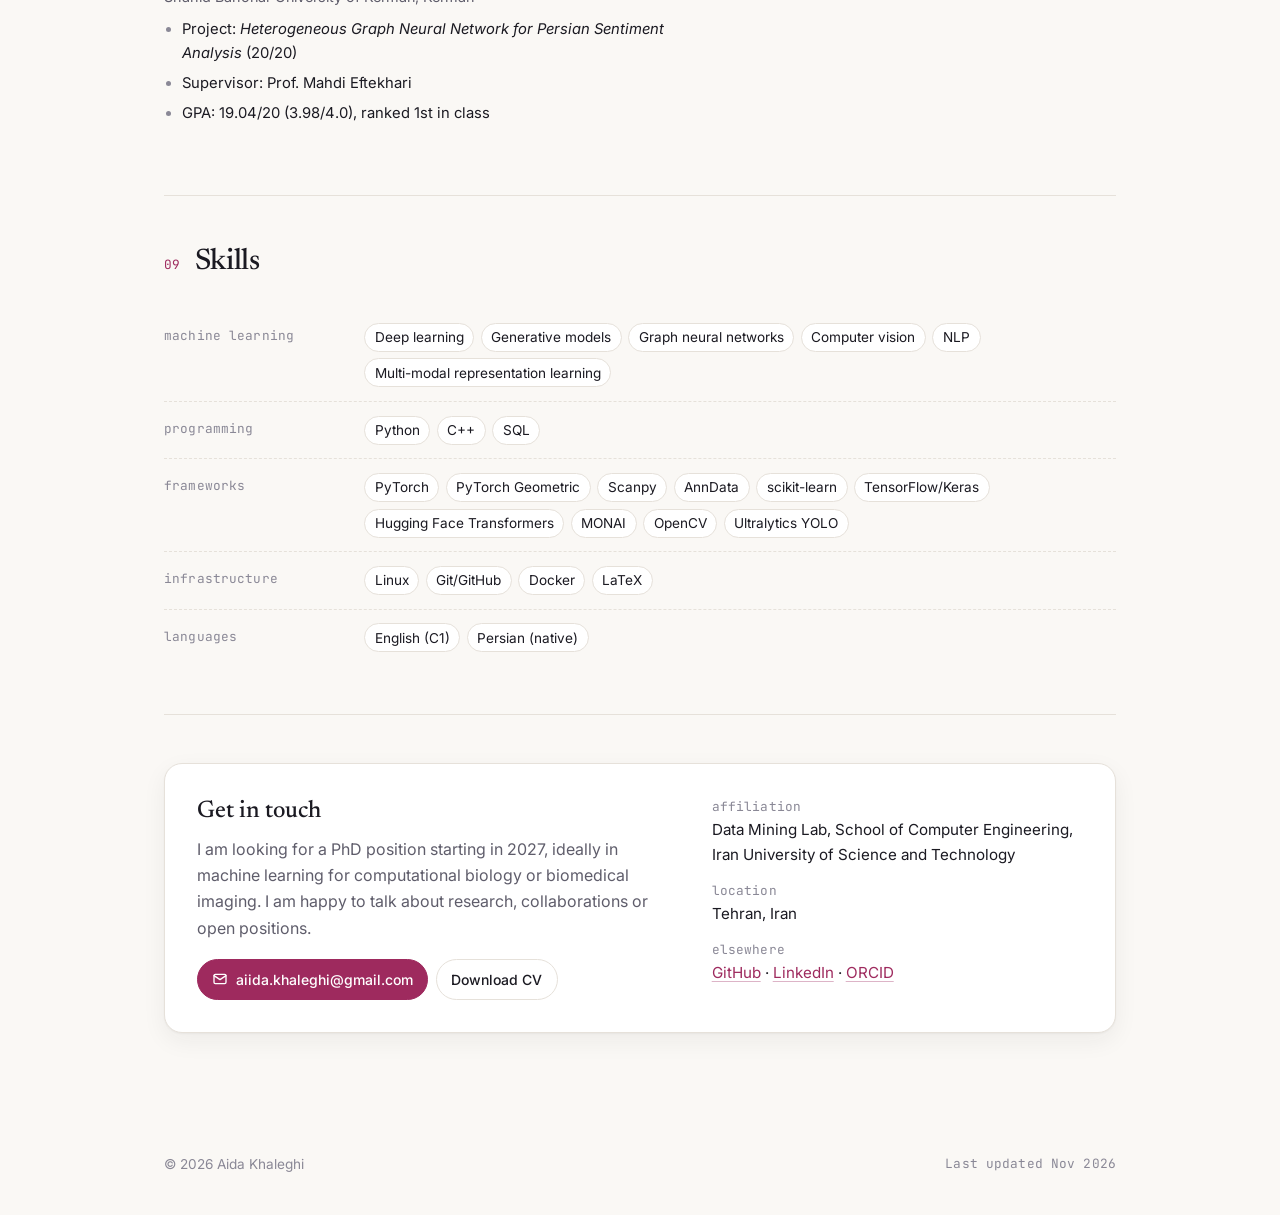
==== commit c99a7453: "Redesign site as a single-page academic homepage Consolidate all sections into index.html with conte" ====
--- a/index.html
+++ b/index.html
@@ -4,56 +4,208 @@
   <meta charset="utf-8">
   <meta name="viewport" content="width=device-width, initial-scale=1">
   <title>Aida Khaleghi</title>
-  <meta name="description" content="Aida Khaleghi is an M.Sc. student in AI and robotics working on medical imaging and computational biology. She is applying for PhD positions starting in 2027.">
+  <meta name="description" content="Aida Khaleghi: M.Sc. student in Artificial Intelligence and Robotics at Iran University of Science and Technology, working on interpretable machine learning for medical imaging and computational biology. Applying for PhD positions starting in 2027.">
+  <meta name="author" content="Aida Khaleghi">
   <meta property="og:title" content="Aida Khaleghi">
-  <meta property="og:description" content="Aida Khaleghi is an M.Sc. student in AI and robotics working on medical imaging and computational biology. She is applying for PhD positions starting in 2027.">
+  <meta property="og:description" content="M.Sc. student in AI and Robotics working on interpretable machine learning for medical imaging and computational biology. Applying for PhD positions starting in 2027.">
   <meta property="og:type" content="website">
-  <meta name="theme-color" content="#f5f8fa">
-  <link rel="icon" href="data:image/svg+xml,%3Csvg xmlns='http://www.w3.org/2000/svg' viewBox='0 0 32 32'%3E%3Crect width='32' height='32' rx='6' fill='%23b02a6b'/%3E%3Ctext x='16' y='22' font-family='Arial' font-size='15' font-weight='700' text-anchor='middle' fill='white'%3EAK%3C/text%3E%3C/svg%3E">
+  <meta property="og:url" content="https://aidakhaleghi.github.io/">
+  <link rel="canonical" href="https://aidakhaleghi.github.io/">
+  <meta name="theme-color" content="#faf8f5" media="(prefers-color-scheme: light)">
+  <meta name="theme-color" content="#121118" media="(prefers-color-scheme: dark)">
+  <link rel="icon" href="data:image/svg+xml,%3Csvg xmlns='http://www.w3.org/2000/svg' viewBox='0 0 32 32'%3E%3Crect width='32' height='32' rx='8' fill='%239e2a5e'/%3E%3Ctext x='16' y='21.5' font-family='Georgia,serif' font-size='15' font-weight='600' text-anchor='middle' fill='white'%3EAK%3C/text%3E%3C/svg%3E">
   <link rel="preconnect" href="https://fonts.googleapis.com">
   <link rel="preconnect" href="https://fonts.gstatic.com" crossorigin>
-  <link rel="stylesheet" href="https://fonts.googleapis.com/css2?family=Schibsted+Grotesk:wght@500;600;700&family=Source+Serif+4:ital,opsz,wght@0,8..60,400;0,8..60,600;1,8..60,400&display=swap">
+  <link rel="stylesheet" href="https://fonts.googleapis.com/css2?family=Inter:wght@400;500;600&family=JetBrains+Mono:wght@400;500&family=Newsreader:ital,opsz,wght@0,6..72,400;0,6..72,500;0,6..72,600;1,6..72,400&display=swap">
   <link rel="stylesheet" href="style.css">
+  <script>
+    document.documentElement.classList.add("js");
+    try {
+      var t = localStorage.getItem("theme");
+      if (t === "light" || t === "dark") document.documentElement.setAttribute("data-theme", t);
+    } catch (e) {}
+  </script>
+  <script type="application/ld+json">
+  {
+    "@context": "https://schema.org",
+    "@type": "Person",
+    "name": "Aida Khaleghi",
+    "url": "https://aidakhaleghi.github.io/",
+    "email": "mailto:aiida.khaleghi@gmail.com",
+    "affiliation": { "@type": "CollegeOrUniversity", "name": "Iran University of Science and Technology" },
+    "sameAs": [
+      "https://github.com/AidaKhaleghi",
+      "https://www.linkedin.com/in/aidakhaleghi",
+      "https://orcid.org/0009-0005-0686-1498"
+    ]
+  }
+  </script>
 </head>
 <body>
   <a class="skip" href="#main">Skip to content</a>
+
   <header class="site-header">
     <div class="wrap">
-      <a class="wordmark" href="index.html">Aida Khaleghi</a>
-      <nav class="nav" aria-label="Main">
-        <a href="index.html" aria-current="page">Home</a>
-        <a href="research.html">Research</a>
-        <a href="projects.html">Projects</a>
-        <a href="experience.html">Experience</a>
-        <a href="teaching.html">Teaching</a>
-        <a href="cv.html">CV</a>
+      <a class="wordmark" href="#top">Aida Khaleghi</a>
+      <nav class="nav" id="nav" aria-label="Main">
+        <a href="#news">News</a>
+        <a href="#research">Research</a>
+        <a href="#publications">Publications</a>
+        <a href="#projects">Projects</a>
+        <a href="#teaching">Teaching</a>
+        <a href="#education">Education</a>
+        <a href="Aida_Khaleghi_CV.pdf">CV</a>
       </nav>
+      <button class="icon-btn theme-toggle" type="button" aria-label="Toggle dark mode">
+        <svg class="sun" viewBox="0 0 24 24" fill="none" stroke="currentColor" stroke-width="2" stroke-linecap="round" aria-hidden="true"><circle cx="12" cy="12" r="4"/><path d="M12 2v2M12 20v2M4.9 4.9l1.4 1.4M17.7 17.7l1.4 1.4M2 12h2M20 12h2M4.9 19.1l1.4-1.4M17.7 6.3l1.4-1.4"/></svg>
+        <svg class="moon" viewBox="0 0 24 24" fill="none" stroke="currentColor" stroke-width="2" stroke-linecap="round" stroke-linejoin="round" aria-hidden="true"><path d="M21 12.8A9 9 0 1 1 11.2 3a7 7 0 0 0 9.8 9.8z"/></svg>
+      </button>
+      <button class="icon-btn menu-toggle" type="button" aria-label="Open menu" aria-controls="nav" aria-expanded="false">
+        <svg viewBox="0 0 24 24" fill="none" stroke="currentColor" stroke-width="2" stroke-linecap="round" aria-hidden="true"><path d="M4 7h16M4 12h16M4 17h16"/></svg>
+      </button>
     </div>
   </header>
+
   <main id="main">
-    <div class="wrap">
-
-      <section class="hero">
+    <div class="wrap" id="top">
+
+      <!-- ===== About ===== -->
+      <section class="hero" id="about" aria-label="About">
         <div>
-          <div class="hero-name">
-            <img class="portrait" src="assets/profile.jpg" alt="Portrait of Aida Khaleghi" width="88" height="88" onerror="this.remove()">
-            <h1>Aida Khaleghi</h1>
-          </div>
-          <p class="role">M.Sc. student in Artificial Intelligence and Robotics at Iran University of Science and Technology</p>
-          <p class="lead">I build machine learning models for biomedical data. My current research focuses on interpretable and unsupervised methods for medical imaging. I am also interested in computational biology, especially single-cell perturbation modeling and tissue foundation models.</p>
-          <p class="status"><strong>I am applying for PhD positions starting in 2027.</strong></p>
-          <div class="actions">
-            <a class="button primary" href="Aida_Khaleghi_CV.pdf">Download CV</a>
-            <a class="button secondary" href="mailto:aiida.khaleghi@gmail.com">Email me</a>
-          </div>
-          <div class="contact-links">
-            <a href="https://github.com/AidaKhaleghi">GitHub</a>
-            <a href="https://www.linkedin.com/in/aidakhaleghi">LinkedIn</a>
-            <a href="mailto:aiida.khaleghi@gmail.com">aiida.khaleghi@gmail.com</a>
-          </div>
-        </div>
-        <figure class="figure">
-          <svg viewBox="0 0 589 172" role="img" aria-labelledby="fig-title">
+          <p class="eyebrow mono"><span class="dot" aria-hidden="true"></span>Applying for PhD positions · 2027 start</p>
+          <h1>Aida Khaleghi</h1>
+          <p class="role">M.Sc. student in Artificial Intelligence and Robotics at <a href="https://www.iust.ac.ir/en">Iran University of Science and Technology</a></p>
+
+          <div class="bio">
+            <p>I build machine learning models for biomedical data. My M.Sc. thesis, with Prof. Behrouz Minaei-Bidgoli and Dr. Maryam Amoozegar, develops an <strong>interpretable deep unfolding network</strong> that turns robust PCA into a trainable model for <strong>anomaly detection in medical images</strong>. In parallel, I work on <strong>online, unsupervised</strong> moving object segmentation at Kerman Graduate University of Technology.</p>
+            <p>What connects my work is a preference for models whose structure comes from the problem, and that can learn when labels are scarce. In my PhD, I want to bring this to <strong>computational biology</strong>, in particular <strong>single-cell perturbation modeling</strong> and <strong>tissue foundation models</strong>.</p>
+          </div>
+
+          <div class="callout">
+            <svg viewBox="0 0 24 24" fill="none" stroke="currentColor" stroke-width="2" stroke-linecap="round" stroke-linejoin="round" aria-hidden="true"><path d="M22 10 12 5 2 10l10 5 10-5z"/><path d="M6 12v5c3 2 9 2 12 0v-5"/></svg>
+            <p><strong>I am applying for PhD positions starting in 2027.</strong> If you think my background fits your group, I would be glad to hear from you.</p>
+          </div>
+
+          <div class="links">
+            <a class="btn primary" href="Aida_Khaleghi_CV.pdf">
+              <svg viewBox="0 0 24 24" fill="none" stroke="currentColor" stroke-width="2" stroke-linecap="round" stroke-linejoin="round" aria-hidden="true"><path d="M14 3H7a2 2 0 0 0-2 2v14a2 2 0 0 0 2 2h10a2 2 0 0 0 2-2V8z"/><path d="M14 3v5h5M9 13h6M9 17h6"/></svg>
+              CV (PDF)
+            </a>
+            <a class="btn" href="mailto:aiida.khaleghi@gmail.com">
+              <svg viewBox="0 0 24 24" fill="none" stroke="currentColor" stroke-width="2" stroke-linecap="round" stroke-linejoin="round" aria-hidden="true"><rect x="3" y="5" width="18" height="14" rx="2"/><path d="m3 7 9 6 9-6"/></svg>
+              Email
+            </a>
+            <a class="btn" href="https://github.com/AidaKhaleghi">
+              <svg viewBox="0 0 24 24" fill="currentColor" aria-hidden="true"><path d="M12 .5a11.5 11.5 0 0 0-3.64 22.41c.58.1.79-.25.79-.56v-2c-3.2.7-3.88-1.37-3.88-1.37-.52-1.33-1.28-1.69-1.28-1.69-1.05-.71.08-.7.08-.7 1.16.08 1.77 1.19 1.77 1.19 1.03 1.77 2.7 1.26 3.36.96.1-.75.4-1.26.73-1.55-2.55-.29-5.24-1.28-5.24-5.69 0-1.26.45-2.29 1.19-3.09-.12-.29-.52-1.46.11-3.05 0 0 .97-.31 3.17 1.18a11 11 0 0 1 5.77 0c2.2-1.49 3.17-1.18 3.17-1.18.63 1.59.23 2.76.11 3.05.74.8 1.19 1.83 1.19 3.09 0 4.42-2.7 5.39-5.26 5.68.41.36.78 1.06.78 2.14v3.17c0 .31.21.67.8.56A11.5 11.5 0 0 0 12 .5z"/></svg>
+              GitHub
+            </a>
+            <a class="btn" href="https://www.linkedin.com/in/aidakhaleghi">
+              <span class="glyph" aria-hidden="true"><span>in</span></span>
+              LinkedIn
+            </a>
+            <a class="btn" href="https://orcid.org/0009-0005-0686-1498">
+              <span class="glyph" aria-hidden="true" style="border-radius:50%"><span>iD</span></span>
+              ORCID
+            </a>
+          </div>
+        </div>
+
+        <figure class="portrait-card">
+          <div class="portrait">
+            <span class="initials" aria-hidden="true">AK</span>
+            <img src="assets/profile.jpg" alt="Portrait of Aida Khaleghi" onerror="this.remove()">
+          </div>
+          <figcaption class="mono">
+            <div><span class="k">based in</span>Tehran, Iran</div>
+            <div><span class="k">lab</span>Data Mining Lab, IUST</div>
+            <div><span class="k">GPA</span>4.0 / 4.0</div>
+          </figcaption>
+        </figure>
+      </section>
+
+      <!-- ===== Interests ===== -->
+      <section class="section reveal" id="interests" aria-labelledby="interests-title">
+        <div class="section-head">
+          <span class="num mono">01</span>
+          <h2 id="interests-title">Research interests</h2>
+        </div>
+        <div class="interests">
+          <div class="interest">
+            <svg viewBox="0 0 24 24" fill="none" stroke="currentColor" stroke-width="1.6" stroke-linecap="round" stroke-linejoin="round" aria-hidden="true"><path d="M7 3c0 6 10 6 10 12s-10 3-10 6M17 3c0 6-10 6-10 12s10 3 10 6"/><path d="M8.5 6.5h7M8.5 17.5h7"/></svg>
+            <h3>Computational biology</h3>
+            <p>Machine learning for biological data, from molecular graphs to gene expression.</p>
+          </div>
+          <div class="interest">
+            <svg viewBox="0 0 24 24" fill="none" stroke="currentColor" stroke-width="1.6" stroke-linecap="round" stroke-linejoin="round" aria-hidden="true"><circle cx="12" cy="12" r="8"/><circle cx="12" cy="12" r="3"/><path d="M12 1.5v3M12 19.5v3M1.5 12h3M19.5 12h3"/></svg>
+            <h3>Single-cell perturbation modeling</h3>
+            <p>Predicting how gene expression changes after genetic perturbations, including unseen combinations.</p>
+          </div>
+          <div class="interest">
+            <svg viewBox="0 0 24 24" fill="none" stroke="currentColor" stroke-width="1.6" stroke-linecap="round" stroke-linejoin="round" aria-hidden="true"><path d="M12 2 4 6.5v11L12 22l8-4.5v-11z"/><path d="M12 12 4 7.5M12 12l8-4.5M12 12v10"/></svg>
+            <h3>Tissue foundation models</h3>
+            <p>Large pretrained models that represent cells together with their spatial tissue context.</p>
+          </div>
+          <div class="interest">
+            <svg viewBox="0 0 24 24" fill="none" stroke="currentColor" stroke-width="1.6" stroke-linecap="round" stroke-linejoin="round" aria-hidden="true"><rect x="3" y="3" width="18" height="18" rx="3"/><path d="M8 15c1.5-4 6.5-4 8 0"/><circle cx="12" cy="9" r="1.5"/></svg>
+            <h3>Medical imaging analysis</h3>
+            <p>Interpretable segmentation, classification and anomaly detection for MRI, mammography and ultrasound.</p>
+          </div>
+        </div>
+      </section>
+
+      <!-- ===== News ===== -->
+      <section class="section reveal" id="news" aria-labelledby="news-title">
+        <div class="section-head">
+          <span class="num mono">02</span>
+          <h2 id="news-title">News</h2>
+        </div>
+        <ul class="news">
+          <li class="hl"><time class="mono">Nov 2026</time><span>Applying for PhD positions starting in 2027.</span></li>
+          <li><time class="mono">Fall 2026</time><span>Teaching assistant for <em>Deep Learning</em> and <em>Applied Artificial Intelligence</em> at IUST.</span></li>
+          <li><time class="mono">2026</time><span><em>Universal Noise Augmentation (UNA)</em>, a project I mentored as a TA, is under review at <em>Machine Learning with Applications</em>.</span></li>
+          <li><time class="mono">Spring 2026</time><span>Teaching assistant for <em>Advanced Topics in Computer Vision</em> at IUST.</span></li>
+          <li><time class="mono">Oct 2025</time><span>Joined Dr. Maryam Amoozegar's group at Kerman Graduate University of Technology as a research assistant.</span></li>
+          <li><time class="mono">Aug 2025</time><span>Joined Vida Medicals (Canada, remote) as an AI engineer working on mammography.</span></li>
+          <li><time class="mono">Jan 2025</time><span>Joined the Data Mining Lab at IUST to start my M.Sc. thesis on deep unfolding for medical anomaly detection.</span></li>
+          <li><time class="mono">Sep 2024</time><span>Started my M.Sc. at IUST, admitted without an entrance exam through the Exceptional Talent track.</span></li>
+        </ul>
+      </section>
+
+      <!-- ===== Research ===== -->
+      <section class="section reveal" id="research" aria-labelledby="research-title">
+        <div class="section-head">
+          <span class="num mono">03</span>
+          <h2 id="research-title">Research</h2>
+        </div>
+
+        <article class="entry">
+          <div class="entry-meta mono">Jan 2025 – present<br><span class="badge now">M.Sc. thesis</span></div>
+          <div class="body">
+            <h3>Interpretable deep unfolding for anomaly detection in medical imaging</h3>
+            <p class="where">Data Mining Lab, Iran University of Science and Technology · with Prof. Behrouz Minaei-Bidgoli and Dr. Maryam Amoozegar</p>
+            <p>Deep unfolding turns each iteration of an optimization algorithm into a layer of a neural network. The result keeps the structure, and so the interpretability, of the original solver while learning its parameters from data.</p>
+            <ul>
+              <li>Developing an RPCA-based deep unfolding network that separates a medical image into normal structure and sparse anomalies.</li>
+              <li>Designing an architecture that combines convolutional and attention modules to unfold the RPCA optimization.</li>
+              <li>Implementing the method in PyTorch and evaluating it on medical imaging datasets such as BraTS (ongoing).</li>
+            </ul>
+            <div class="tags"><span class="tag">deep unfolding</span><span class="tag">robust PCA</span><span class="tag">anomaly detection</span><span class="tag">PyTorch</span></div>
+          </div>
+        </article>
+
+        <article class="entry">
+          <div class="entry-meta mono">Oct 2025 – present<br><span class="badge prep">manuscript in prep.</span></div>
+          <div class="body">
+            <h3>Online unsupervised hybrid network for moving object segmentation</h3>
+            <p class="where">Kerman Graduate University of Technology · with Dr. Maryam Amoozegar</p>
+            <ul>
+              <li>Extended <a href="https://doi.org/10.1016/j.knosys.2024.111765">IFISTA-ROTAB</a>, an online tensor-based moving object segmentation method, into a hybrid network.</li>
+              <li>Replaced the temporal and foreground updates with ConvLSTM and CNN modules, while keeping the recursive least squares (RLS) updates of the background factors.</li>
+              <li>Implemented and trained a fully online, unsupervised model with a redesigned, more informative loss function.</li>
+            </ul>
+            <p class="result"><span class="mono">result</span><span>F-measure improves by at least <strong>0.1</strong> over IFISTA-ROTAB on <a href="http://gti.ssr.upm.es/data/lasiesta_database.html">LASIESTA</a> and <a href="https://www.kaggle.com/datasets/maamri95/cdnet2014">CDNet2014</a>.</span></p>
+            <figure class="figure">
+              <svg viewBox="0 0 589 172" role="img" aria-labelledby="fig-title">
       <title id="fig-title">A video frame X shown as the sum of a low-rank background L and a sparse foreground S</title>
       <rect class="cell-tone" style="fill-opacity:0.61" x="0" y="0" width="14" height="14" rx="2"/>
       <rect class="cell-tone" style="fill-opacity:0.75" x="17" y="0" width="14" height="14" rx="2"/>
@@ -271,91 +423,317 @@
       <text class="fig-name" x="294.5" y="144" text-anchor="middle">L</text><text class="fig-label" x="294.5" y="162" text-anchor="middle">low-rank background</text>
       <text class="fig-name" x="505.5" y="144" text-anchor="middle">S</text><text class="fig-label" x="505.5" y="162" text-anchor="middle">sparse foreground</text>
     </svg>
-          <figcaption>A video frame (X) can be split into a low-rank background (L) and a sparse foreground (S), which holds the moving objects. My current work on moving object segmentation builds on this decomposition.</figcaption>
-        </figure>
-      </section>
-
-      <section class="section interests">
-        <h2>Research interests</h2>
-      <div class="entry">
-        <div class="entry-meta">Computational biology</div>
-        <div class="entry-body">
-          <p>Machine learning for biological data, including graph models for drug–drug interaction prediction.</p>
-        </div>
-      </div>
-      <div class="entry">
-        <div class="entry-meta">Single-cell perturbation modeling</div>
-        <div class="entry-body">
-          <p>Predicting how gene expression changes after a genetic perturbation. See my <a href="projects.html">Perturbench project</a>.</p>
-        </div>
-      </div>
-      <div class="entry">
-        <div class="entry-meta">Tissue foundation models</div>
-        <div class="entry-body">
-          <p>Large pretrained models that represent cells together with the tissue around them.</p>
-        </div>
-      </div>
-      <div class="entry">
-        <div class="entry-meta">Medical imaging analysis</div>
-        <div class="entry-body">
-          <p>Segmentation, classification, and anomaly detection on mammography, ultrasound, MRI, and CT.</p>
-        </div>
-      </div>
-      </section>
-
-      <section class="section">
-        <h2>Education</h2>
-      <div class="entry">
-        <div class="entry-meta">Sep 2024 to Mar 2027 (expected)</div>
-        <div class="entry-body">
-          <h3>M.Sc. in Artificial Intelligence and Robotics</h3>
-          <p class="entry-where">Iran University of Science and Technology, Tehran, Iran</p>
-          <p>Thesis (in progress): <em>Deep Unfolding-Based Anomaly Detection in Medical Imaging</em>.</p>
-          <p>Supervisors: Prof. Behrouz Minaei-Bidgoli and Dr. Maryam Amoozegar.</p>
-          <p>GPA: 19.05/20 (4.0/4.0).</p>
-        </div>
-      </div>
-      <div class="entry">
-        <div class="entry-meta">Sep 2020 to Jul 2024</div>
-        <div class="entry-body">
-          <h3>B.Sc. in Computer Engineering</h3>
-          <p class="entry-where">Shahid Bahonar University of Kerman, Kerman, Iran</p>
-          <p>Bachelor project: <em>A Heterogeneous Graph Representation of Text via Graph Neural Networks for Persian Sentiment Analysis</em> (grade: 20/20).</p>
-          <p>Supervisor: Prof. Mahdi Eftekhari.</p>
-          <p>GPA: 19.04/20 (3.98/4.0).</p>
-        </div>
-      </div>
-      </section>
-
-      <section class="section">
-        <h2>Honors</h2>
-      <div class="entry">
-        <div class="entry-meta">2026</div>
-        <div class="entry-body">
-          <p>Ranked 4th out of 20 students in the Artificial Intelligence and Robotics M.Sc. cohort at Iran University of Science and Technology.</p>
-        </div>
-      </div>
-      <div class="entry">
-        <div class="entry-meta">2024</div>
-        <div class="entry-body">
-          <p>Admitted to the M.Sc. program without an entrance exam through the Exceptional Talent track. The track is reserved for top-ranked undergraduates nationwide.</p>
-        </div>
-      </div>
-      <div class="entry">
-        <div class="entry-meta">2024</div>
-        <div class="entry-body">
-          <p>Ranked 1st out of more than 90 students in the Computer Engineering class at Shahid Bahonar University of Kerman.</p>
-        </div>
-      </div>
+              <figcaption>A video frame (X) is split into a low-rank background (L) and a sparse foreground (S) that holds the moving objects. My hybrid network learns parts of this decomposition online, one frame at a time, without ground-truth masks.</figcaption>
+            </figure>
+          </div>
+        </article>
+
+        <article class="entry">
+          <div class="entry-meta mono">Feb 2024 – Jul 2024<br><span class="badge">B.Sc. project · 20/20</span></div>
+          <div class="body">
+            <h3>Heterogeneous graph neural network for Persian sentiment analysis</h3>
+            <p class="where">Shahid Bahonar University of Kerman · with Prof. Mahdi Eftekhari</p>
+            <ul>
+              <li>Adapted a <a href="https://doi.org/10.1109/AISP61396.2024.10475238">heterogeneous graph neural network method for sentiment analysis</a> from English to Persian.</li>
+              <li>Rebuilt the Persian text-to-graph pipeline, modeling reviews as graphs of words, tags and dependencies.</li>
+              <li>Trained and evaluated the heterogeneous graph attention network on the Digikala and SnappFood datasets.</li>
+            </ul>
+            <div class="tags"><span class="tag">graph neural networks</span><span class="tag">NLP</span><span class="tag">Persian</span></div>
+          </div>
+        </article>
+      </section>
+
+      <!-- ===== Publications ===== -->
+      <section class="section reveal" id="publications" aria-labelledby="pubs-title">
+        <div class="section-head">
+          <span class="num mono">04</span>
+          <h2 id="pubs-title">Publications</h2>
+          <span class="aside mono"><a href="https://orcid.org/0009-0005-0686-1498">ORCID</a></span>
+        </div>
+        <div class="pubs">
+          <article class="pub">
+            <div>
+              <h3>Universal Noise Augmentation (UNA): A Language-Agnostic Framework for Robust Multilingual Text Classification</h3>
+              <p class="authors">A. Ghasemi, B. Minaei-Bidgoli, <strong>A. Khaleghi</strong></p>
+              <p class="venue">Machine Learning with Applications</p>
+              <p class="note">Grew out of a course project I mentored as a teaching assistant.</p>
+            </div>
+            <div class="side"><span class="badge review">under review</span><span class="year mono">2026</span></div>
+          </article>
+          <article class="pub">
+            <div>
+              <h3>Online Unsupervised Hybrid Network for Moving Object Segmentation in Videos</h3>
+              <p class="authors"><strong>A. Khaleghi</strong>, M. Amoozegar</p>
+              <p class="venue">Manuscript in preparation</p>
+            </div>
+            <div class="side"><span class="badge prep">in preparation</span><span class="year mono">2026</span></div>
+          </article>
+        </div>
+      </section>
+
+      <!-- ===== Projects ===== -->
+      <section class="section reveal" id="projects" aria-labelledby="projects-title">
+        <div class="section-head">
+          <span class="num mono">05</span>
+          <h2 id="projects-title">Selected projects</h2>
+          <span class="aside mono"><a href="https://github.com/AidaKhaleghi">github.com/AidaKhaleghi</a></span>
+        </div>
+        <div class="projects">
+          <article class="project">
+            <div class="kind mono">computational biology</div>
+            <h3>Double gene perturbation prediction benchmark</h3>
+            <div class="metric"><b>0.045</b><span>MSE, additive baseline vs. 0.057 for CPA</span></div>
+            <p>Benchmarked a CPA-style conditional VAE against additive and mean baselines on Perturb-seq data, with 5 seeds and bootstrap confidence intervals. The additive baseline performed best, and the CPA variant's error rose sharply on test pairs dissimilar to the training perturbations.</p>
+            <div class="foot">
+              <div class="tags"><span class="tag">Perturb-seq</span><span class="tag">VAE</span><span class="tag">Scanpy</span></div>
+              <a class="code-link" href="https://github.com/AidaKhaleghi/Perturbench"><svg viewBox="0 0 24 24" fill="none" stroke="currentColor" stroke-width="2" stroke-linecap="round" stroke-linejoin="round" aria-hidden="true"><path d="m8 7-5 5 5 5M16 7l5 5-5 5"/></svg>Code</a>
+            </div>
+          </article>
+          <article class="project">
+            <div class="kind mono">graph learning</div>
+            <h3>Drug–drug interaction prediction with GNNs</h3>
+            <div class="metric"><b>0.896</b><span>test Hits@20 on 500 drugs</span></div>
+            <p>Built a GraphSAGE link-prediction model with an MLP pair scorer and compared BCE and AUC objectives. Reached a test Hits@20 of 0.845 when scaled to 2,134 drugs without retuning.</p>
+            <div class="foot">
+              <div class="tags"><span class="tag">GraphSAGE</span><span class="tag">PyG</span><span class="tag">link prediction</span></div>
+              <a class="code-link" href="https://github.com/AidaKhaleghi/Drug-Drug-Interaction_GNN"><svg viewBox="0 0 24 24" fill="none" stroke="currentColor" stroke-width="2" stroke-linecap="round" stroke-linejoin="round" aria-hidden="true"><path d="m8 7-5 5 5 5M16 7l5 5-5 5"/></svg>Code</a>
+            </div>
+          </article>
+          <article class="project">
+            <div class="kind mono">medical imaging</div>
+            <h3>Multi-task breast ultrasound analysis</h3>
+            <div class="metric"><b>0.82</b><span>Dice · 0.84 ROC-AUC</span></div>
+            <p>Extended a MONAI U-Net for joint tumor segmentation and benign/malignant classification on BUS-BRA (1,875 images), evaluated on a held-out test set.</p>
+            <div class="foot">
+              <div class="tags"><span class="tag">MONAI</span><span class="tag">U-Net</span><span class="tag">multi-task</span></div>
+              <a class="code-link" href="https://github.com/AidaKhaleghi/Breast_Tumor_Segmentation"><svg viewBox="0 0 24 24" fill="none" stroke="currentColor" stroke-width="2" stroke-linecap="round" stroke-linejoin="round" aria-hidden="true"><path d="m8 7-5 5 5 5M16 7l5 5-5 5"/></svg>Code</a>
+            </div>
+          </article>
+          <article class="project">
+            <div class="kind mono">computer vision</div>
+            <h3>Instance segmentation under adverse weather</h3>
+            <div class="metric"><b>4.1×</b><span>faster inference with FP16 TensorRT</span></div>
+            <p>Built a 3,704-frame CARLA dataset spanning clear, rain, fog and night conditions to test spatial generalization. Compared YOLOv11n-seg and YOLOv11m-seg and cut inference from 11.9 to 2.9 ms.</p>
+            <div class="foot">
+              <div class="tags"><span class="tag">CARLA</span><span class="tag">YOLOv11</span><span class="tag">TensorRT</span></div>
+              <a class="code-link" href="https://github.com/AidaKhaleghi/YOLOv11_Carla_Segmentation"><svg viewBox="0 0 24 24" fill="none" stroke="currentColor" stroke-width="2" stroke-linecap="round" stroke-linejoin="round" aria-hidden="true"><path d="m8 7-5 5 5 5M16 7l5 5-5 5"/></svg>Code</a>
+            </div>
+          </article>
+        </div>
+      </section>
+
+      <!-- ===== Industry ===== -->
+      <section class="section reveal" id="industry" aria-labelledby="industry-title">
+        <div class="section-head">
+          <span class="num mono">06</span>
+          <h2 id="industry-title">Industry experience</h2>
+        </div>
+        <article class="entry">
+          <div class="entry-meta mono">Aug 2025 – Dec 2025<br>remote</div>
+          <div class="body">
+            <h3>AI Engineer</h3>
+            <p class="where">Vida Medicals, Canada</p>
+            <ul>
+              <li>Improved mammography asymmetry classification from 60% to 82% using transfer and multi-task learning.</li>
+              <li>Developed nnU-Net and YOLO models for breast tumor segmentation, reaching 0.83 Dice.</li>
+              <li>Built a Streamlit annotation tool that lets radiologists label mammograms under a shared protocol.</li>
+            </ul>
+            <div class="tags"><span class="tag">mammography</span><span class="tag">nnU-Net</span><span class="tag">YOLO</span><span class="tag">Streamlit</span></div>
+          </div>
+        </article>
+      </section>
+
+      <!-- ===== Teaching ===== -->
+      <section class="section reveal" id="teaching" aria-labelledby="teaching-title">
+        <div class="section-head">
+          <span class="num mono">07</span>
+          <h2 id="teaching-title">Teaching</h2>
+        </div>
+        <article class="entry">
+          <div class="entry-meta mono">Sep 2025 – present<br>25+ students / course</div>
+          <div class="body">
+            <h3>Graduate Teaching Assistant</h3>
+            <p class="where">School of Computer Engineering, Iran University of Science and Technology</p>
+            <ul>
+              <li><strong>Fall 2025:</strong> Natural Language Processing, Machine Learning, Neural Networks, Deep Learning. <strong>Spring 2026:</strong> Advanced Topics in Computer Vision. <strong>Fall 2026:</strong> Deep Learning, Applied Artificial Intelligence (for students from other departments).</li>
+              <li>Designed programming assignments and problem sets, and graded them with written feedback.</li>
+              <li>Mentored six graduate students on research projects, from paper selection to evaluation. One project led to a co-authored paper (UNA), now under review.</li>
+              <li>Delivered a hands-on parameter-efficient fine-tuning (PEFT) workshop, and designed, proctored and graded the NLP practical exam.</li>
+            </ul>
+          </div>
+        </article>
+        <article class="entry">
+          <div class="entry-meta mono">Jan 2023 – Jul 2024<br>50+ students / course</div>
+          <div class="body">
+            <h3>Undergraduate Teaching Assistant</h3>
+            <p class="where">Department of Computer Engineering, Shahid Bahonar University of Kerman</p>
+            <ul>
+              <li><strong>Spring 2023:</strong> Operating Systems (sole TA), Design of Algorithms. <strong>Spring 2024:</strong> Basics of Speech and Language Processing (sole TA).</li>
+              <li>Designed and graded assignments for all three courses.</li>
+              <li>Delivered a Transformer architecture workshop, and led midterm review and problem-solving sessions for Algorithms and Operating Systems.</li>
+            </ul>
+          </div>
+        </article>
+      </section>
+
+      <!-- ===== Education & honors ===== -->
+      <section class="section reveal" id="education" aria-labelledby="education-title">
+        <div class="section-head">
+          <span class="num mono">08</span>
+          <h2 id="education-title">Education &amp; honors</h2>
+        </div>
+        <div class="two-col">
+          <div>
+            <h3 class="col-title">Education</h3>
+            <div class="edu">
+              <span class="when mono">Sep 2024 – Apr 2027 (expected)</span>
+              <h4>M.Sc. in Artificial Intelligence and Robotics</h4>
+              <p class="where">Iran University of Science and Technology, Tehran</p>
+              <ul>
+                <li>Thesis: <em>Deep Unfolding-Based Anomaly Detection in Medical Imaging</em> (in progress)</li>
+                <li>Supervisors: Prof. Behrouz Minaei-Bidgoli and Dr. Maryam Amoozegar</li>
+                <li>GPA: 19.05/20 (4.0/4.0)</li>
+                <li>Selected courses: NLP (20), Neural Networks (20), Pattern Recognition (19.62), Machine Learning (19.1), Digital Image Processing (18.77)</li>
+              </ul>
+            </div>
+            <div class="edu">
+              <span class="when mono">Sep 2020 – Jul 2024</span>
+              <h4>B.Sc. in Computer Engineering</h4>
+              <p class="where">Shahid Bahonar University of Kerman, Kerman</p>
+              <ul>
+                <li>Project: <em>Heterogeneous Graph Neural Network for Persian Sentiment Analysis</em> (20/20)</li>
+                <li>Supervisor: Prof. Mahdi Eftekhari</li>
+                <li>GPA: 19.04/20 (3.98/4.0), ranked 1st in class</li>
+              </ul>
+            </div>
+          </div>
+          <div>
+            <h3 class="col-title">Awards &amp; honors</h3>
+            <ul class="honors">
+              <li>
+                <span class="year mono">2024</span>
+                <strong>M.Sc. admission via the Exceptional Talent track</strong>
+                <p>Admitted to IUST without an entrance exam based on outstanding academic performance.</p>
+              </li>
+              <li>
+                <span class="year mono">2024</span>
+                <strong>Ranked 1st in Computer Engineering class</strong>
+                <p>First out of 90+ students at Shahid Bahonar University of Kerman.</p>
+              </li>
+              <li>
+                <span class="year mono">2020</span>
+                <strong>Top 1% in the National University Entrance Exam</strong>
+                <p>Among approximately 135,000 candidates in the Mathematics and Physics track.</p>
+              </li>
+            </ul>
+          </div>
+        </div>
+      </section>
+
+      <!-- ===== Skills ===== -->
+      <section class="section reveal" id="skills" aria-labelledby="skills-title">
+        <div class="section-head">
+          <span class="num mono">09</span>
+          <h2 id="skills-title">Skills</h2>
+        </div>
+        <dl class="skills">
+          <div><dt class="mono">machine learning</dt><dd><span>Deep learning</span><span>Generative models</span><span>Graph neural networks</span><span>Computer vision</span><span>NLP</span><span>Multi-modal representation learning</span></dd></div>
+          <div><dt class="mono">programming</dt><dd><span>Python</span><span>C++</span><span>SQL</span></dd></div>
+          <div><dt class="mono">frameworks</dt><dd><span>PyTorch</span><span>PyTorch Geometric</span><span>Scanpy</span><span>AnnData</span><span>scikit-learn</span><span>TensorFlow/Keras</span><span>Hugging Face Transformers</span><span>MONAI</span><span>OpenCV</span><span>Ultralytics YOLO</span></dd></div>
+          <div><dt class="mono">infrastructure</dt><dd><span>Linux</span><span>Git/GitHub</span><span>Docker</span><span>LaTeX</span></dd></div>
+          <div><dt class="mono">languages</dt><dd><span>English (C1)</span><span>Persian (native)</span></dd></div>
+        </dl>
+      </section>
+
+      <!-- ===== Contact ===== -->
+      <section class="section reveal" id="contact" aria-labelledby="contact-title">
+        <div class="contact">
+          <div>
+            <h3 id="contact-title">Get in touch</h3>
+            <p>I am looking for a PhD position starting in 2027, ideally in machine learning for computational biology or biomedical imaging. I am happy to talk about research, collaborations or open positions.</p>
+            <div class="links">
+              <a class="btn primary" href="mailto:aiida.khaleghi@gmail.com">
+                <svg viewBox="0 0 24 24" fill="none" stroke="currentColor" stroke-width="2" stroke-linecap="round" stroke-linejoin="round" aria-hidden="true"><rect x="3" y="5" width="18" height="14" rx="2"/><path d="m3 7 9 6 9-6"/></svg>
+                aiida.khaleghi@gmail.com
+              </a>
+              <a class="btn" href="Aida_Khaleghi_CV.pdf">Download CV</a>
+            </div>
+          </div>
+          <dl>
+            <div><dt class="mono">affiliation</dt><dd>Data Mining Lab, School of Computer Engineering, Iran University of Science and Technology</dd></div>
+            <div><dt class="mono">location</dt><dd>Tehran, Iran</dd></div>
+            <div><dt class="mono">elsewhere</dt><dd><a href="https://github.com/AidaKhaleghi">GitHub</a> · <a href="https://www.linkedin.com/in/aidakhaleghi">LinkedIn</a> · <a href="https://orcid.org/0009-0005-0686-1498">ORCID</a></dd></div>
+          </dl>
+        </div>
       </section>
 
     </div>
   </main>
+
   <footer class="site-footer">
     <div class="wrap">
       <span>&copy; 2026 Aida Khaleghi</span>
-      <span>Tehran, Iran</span>
+      <span class="mono">Last updated Nov 2026</span>
     </div>
   </footer>
+
+  <script>
+    (function () {
+      var root = document.documentElement;
+
+      // Theme toggle: remembers the choice, otherwise follows the system setting.
+      document.querySelector(".theme-toggle").addEventListener("click", function () {
+        var dark = root.getAttribute("data-theme")
+          ? root.getAttribute("data-theme") === "dark"
+          : window.matchMedia("(prefers-color-scheme: dark)").matches;
+        var next = dark ? "light" : "dark";
+        root.setAttribute("data-theme", next);
+        try { localStorage.setItem("theme", next); } catch (e) {}
+      });
+
+      // Mobile menu
+      var nav = document.getElementById("nav");
+      var menu = document.querySelector(".menu-toggle");
+      menu.addEventListener("click", function () {
+        var open = nav.classList.toggle("open");
+        menu.setAttribute("aria-expanded", open);
+      });
+      nav.addEventListener("click", function (e) {
+        if (e.target.tagName === "A") { nav.classList.remove("open"); menu.setAttribute("aria-expanded", "false"); }
+      });
+
+      // Header border once the page scrolls
+      var header = document.querySelector(".site-header");
+      var onScroll = function () { header.classList.toggle("scrolled", window.scrollY > 8); };
+      window.addEventListener("scroll", onScroll, { passive: true });
+      onScroll();
+
+      if (!("IntersectionObserver" in window)) {
+        document.querySelectorAll(".reveal").forEach(function (el) { el.classList.add("in"); });
+        return;
+      }
+
+      // Fade sections in as they enter the viewport
+      var reveal = new IntersectionObserver(function (entries) {
+        entries.forEach(function (en) {
+          if (en.isIntersecting) { en.target.classList.add("in"); reveal.unobserve(en.target); }
+        });
+      }, { rootMargin: "0px 0px -8% 0px" });
+      document.querySelectorAll(".reveal").forEach(function (el) { reveal.observe(el); });
+
+      // Highlight the nav link for the section in view
+      var links = {};
+      nav.querySelectorAll('a[href^="#"]').forEach(function (a) { links[a.getAttribute("href").slice(1)] = a; });
+      var spy = new IntersectionObserver(function (entries) {
+        entries.forEach(function (en) {
+          if (!en.isIntersecting) return;
+          Object.keys(links).forEach(function (k) { links[k].classList.remove("active"); });
+          var a = links[en.target.id];
+          if (a) a.classList.add("active");
+        });
+      }, { rootMargin: "-40% 0px -55% 0px" });
+      document.querySelectorAll("section[id]").forEach(function (s) { spy.observe(s); });
+    })();
+  </script>
 </body>
 </html>
--- a/style.css
+++ b/style.css
@@ -1,73 +1,115 @@
 /* Aida Khaleghi — personal website
-   Colors, fonts and spacing are set once in the variables below. */
+   Colors, fonts and spacing are set once in the variables below.
+   Dark mode follows the system setting unless the toggle sets data-theme. */
 
 :root {
-  --bg: #f5f8fa;
-  --ink: #13222d;
-  --muted: #566772;
-  --rule: #d3dde3;
-  --accent: #b02a6b;
+  --bg: #faf8f5;
+  --surface: #ffffff;
+  --ink: #1b1a22;
+  --muted: #5f5d6b;
+  --faint: #8a8896;
+  --rule: #e6e1da;
+  --accent: #9e2a5e;
+  --accent-soft: #f6e7ee;
   --accent-ink: #ffffff;
-  --tone: #3e6c86;
-
-  --font-body: "Source Serif 4", "Source Serif Pro", Georgia, "Times New Roman", serif;
-  --font-ui: "Schibsted Grotesk", "Helvetica Neue", Arial, sans-serif;
-
-  --page: 66rem;
+  --tone: #2f6f8a;
+  --tone-soft: #e5f0f4;
+  --ok: #2d7a4f;
+  --ok-soft: #e4f2ea;
+  --warn: #9a6512;
+  --warn-soft: #f8eedc;
+  --shadow: 0 1px 2px rgba(27, 26, 34, .04), 0 8px 24px rgba(27, 26, 34, .06);
+
+  --font-display: "Newsreader", "Source Serif 4", Georgia, serif;
+  --font-body: "Inter", "Helvetica Neue", Arial, sans-serif;
+  --font-mono: "JetBrains Mono", ui-monospace, "SFMono-Regular", Menlo, monospace;
+
+  --page: 62rem;
   --gutter: 1.25rem;
+  --radius: 14px;
+  color-scheme: light;
 }
 
 @media (prefers-color-scheme: dark) {
-  :root {
-    --bg: #0e1921;
-    --ink: #e4ecf0;
-    --muted: #98a9b4;
-    --rule: #26373f;
-    --accent: #f07ab0;
-    --accent-ink: #0e1921;
-    --tone: #7fb0c8;
+  :root:not([data-theme="light"]) {
+    --bg: #121118;
+    --surface: #1a1922;
+    --ink: #ecebf1;
+    --muted: #a8a6b5;
+    --faint: #7d7b8a;
+    --rule: #2b2a36;
+    --accent: #f08bb8;
+    --accent-soft: #3a2030;
+    --accent-ink: #121118;
+    --tone: #7cc0dc;
+    --tone-soft: #1c2d35;
+    --ok: #7fd3a2;
+    --ok-soft: #1a2e23;
+    --warn: #f0c070;
+    --warn-soft: #33281a;
+    --shadow: 0 1px 2px rgba(0, 0, 0, .3), 0 8px 24px rgba(0, 0, 0, .25);
+    color-scheme: dark;
   }
 }
+:root[data-theme="dark"] {
+  --bg: #121118;
+  --surface: #1a1922;
+  --ink: #ecebf1;
+  --muted: #a8a6b5;
+  --faint: #7d7b8a;
+  --rule: #2b2a36;
+  --accent: #f08bb8;
+  --accent-soft: #3a2030;
+  --accent-ink: #121118;
+  --tone: #7cc0dc;
+  --tone-soft: #1c2d35;
+  --ok: #7fd3a2;
+  --ok-soft: #1a2e23;
+  --warn: #f0c070;
+  --warn-soft: #33281a;
+  --shadow: 0 1px 2px rgba(0, 0, 0, .3), 0 8px 24px rgba(0, 0, 0, .25);
+  color-scheme: dark;
+}
+
+/* ---------- Base ---------- */
 
 *, *::before, *::after { box-sizing: border-box; }
 
-html { -webkit-text-size-adjust: 100%; }
+html { -webkit-text-size-adjust: 100%; scroll-behavior: smooth; scroll-padding-top: 5rem; }
+@media (prefers-reduced-motion: reduce) { html { scroll-behavior: auto; } }
 
 body {
   margin: 0;
   background: var(--bg);
   color: var(--ink);
   font-family: var(--font-body);
-  font-size: 1.0625rem;
-  line-height: 1.68;
-  text-rendering: optimizeLegibility;
+  font-size: 1rem;
+  line-height: 1.65;
+  -webkit-font-smoothing: antialiased;
 }
 
 a {
   color: var(--accent);
   text-decoration: underline;
+  text-decoration-color: color-mix(in srgb, var(--accent) 35%, transparent);
   text-decoration-thickness: 1px;
   text-underline-offset: 0.2em;
-}
-a:hover { text-decoration-thickness: 2px; }
+  transition: text-decoration-color .15s;
+}
+a:hover { text-decoration-color: var(--accent); }
 
 :focus-visible {
   outline: 2px solid var(--accent);
   outline-offset: 3px;
-  border-radius: 2px;
-}
-
-.skip {
-  position: absolute;
-  left: var(--gutter);
-  top: -4rem;
-  background: var(--ink);
-  color: var(--bg);
-  padding: 0.5rem 0.9rem;
-  font-family: var(--font-ui);
-  z-index: 10;
-}
-.skip:focus { top: 0.75rem; }
+  border-radius: 4px;
+}
+
+h1, h2, h3 { margin: 0; font-weight: 600; line-height: 1.25; }
+p { margin: 0 0 .8rem; }
+ul { margin: 0; padding-left: 1.1rem; }
+li { margin-bottom: .35rem; }
+li::marker { color: var(--faint); }
+strong { font-weight: 600; }
 
 .wrap {
   max-width: var(--page);
@@ -75,299 +117,558 @@
   padding: 0 var(--gutter);
 }
 
-/* Header and navigation */
+.skip {
+  position: absolute;
+  left: -9999px;
+  top: 0;
+  z-index: 100;
+  padding: .5rem 1rem;
+  background: var(--accent);
+  color: var(--accent-ink);
+}
+.skip:focus { left: 1rem; top: 1rem; }
+
+.mono { font-family: var(--font-mono); font-size: .8rem; letter-spacing: .01em; }
+
+/* ---------- Header ---------- */
 
 .site-header {
-  border-bottom: 1px solid var(--rule);
-}
+  position: sticky;
+  top: 0;
+  z-index: 50;
+  background: color-mix(in srgb, var(--bg) 86%, transparent);
+  backdrop-filter: saturate(160%) blur(10px);
+  -webkit-backdrop-filter: saturate(160%) blur(10px);
+  border-bottom: 1px solid transparent;
+  transition: border-color .2s;
+}
+.site-header.scrolled { border-bottom-color: var(--rule); }
 .site-header .wrap {
   display: flex;
-  flex-wrap: wrap;
-  align-items: baseline;
-  justify-content: space-between;
-  gap: 0.25rem 2rem;
-  padding-top: 1.1rem;
-  padding-bottom: 0.9rem;
-}
+  align-items: center;
+  gap: 1rem;
+  height: 3.75rem;
+}
+
 .wordmark {
-  font-family: var(--font-ui);
-  font-weight: 700;
-  font-size: 1.15rem;
-  letter-spacing: -0.01em;
+  font-family: var(--font-display);
+  font-size: 1.2rem;
+  font-weight: 600;
   color: var(--ink);
   text-decoration: none;
-}
-.wordmark:hover { text-decoration: none; color: var(--accent); }
-
-.nav {
-  display: flex;
-  flex-wrap: wrap;
-  gap: 0.1rem 1.5rem;
-  font-family: var(--font-ui);
-  font-size: 0.97rem;
-  font-weight: 500;
-}
+  margin-right: auto;
+  white-space: nowrap;
+}
+
+.nav { display: flex; gap: .15rem; }
 .nav a {
   color: var(--muted);
   text-decoration: none;
-  padding: 0.25rem 0;
-  border-bottom: 2px solid transparent;
-}
-.nav a:hover { color: var(--ink); }
-.nav a[aria-current="page"] {
+  font-size: .875rem;
+  font-weight: 500;
+  padding: .35rem .65rem;
+  border-radius: 999px;
+  transition: color .15s, background .15s;
+}
+.nav a:hover { color: var(--ink); background: var(--accent-soft); }
+.nav a.active { color: var(--accent); background: var(--accent-soft); }
+
+.icon-btn {
+  display: inline-grid;
+  place-items: center;
+  width: 2.25rem;
+  height: 2.25rem;
+  border: 1px solid var(--rule);
+  border-radius: 999px;
+  background: var(--surface);
+  color: var(--muted);
+  cursor: pointer;
+  flex: none;
+}
+.icon-btn:hover { color: var(--ink); }
+.icon-btn svg { width: 1rem; height: 1rem; }
+.theme-toggle .moon { display: none; }
+:root[data-theme="dark"] .theme-toggle .sun { display: none; }
+:root[data-theme="dark"] .theme-toggle .moon { display: block; }
+@media (prefers-color-scheme: dark) {
+  :root:not([data-theme="light"]) .theme-toggle .sun { display: none; }
+  :root:not([data-theme="light"]) .theme-toggle .moon { display: block; }
+}
+
+.menu-toggle { display: none; }
+
+@media (max-width: 760px) {
+  .menu-toggle { display: inline-grid; }
+  .nav {
+    position: absolute;
+    top: 3.75rem;
+    left: 0;
+    right: 0;
+    flex-direction: column;
+    gap: 0;
+    padding: .5rem var(--gutter) 1rem;
+    background: var(--bg);
+    border-bottom: 1px solid var(--rule);
+    display: none;
+  }
+  .nav.open { display: flex; }
+  .nav a { padding: .6rem .75rem; border-radius: 8px; }
+}
+
+/* ---------- Hero ---------- */
+
+.hero {
+  display: grid;
+  grid-template-columns: minmax(0, 1fr) 15rem;
+  gap: 3rem;
+  align-items: start;
+  padding: 4rem 0 3rem;
+}
+
+.eyebrow {
+  display: inline-flex;
+  align-items: center;
+  gap: .5rem;
+  color: var(--muted);
+  margin-bottom: 1.1rem;
+}
+.eyebrow .dot {
+  width: .5rem;
+  height: .5rem;
+  border-radius: 50%;
+  background: var(--ok);
+  box-shadow: 0 0 0 4px var(--ok-soft);
+}
+
+.hero h1 {
+  font-family: var(--font-display);
+  font-size: clamp(2.6rem, 6vw, 3.75rem);
+  font-weight: 500;
+  letter-spacing: -0.02em;
+  line-height: 1.05;
+  margin-bottom: .6rem;
+}
+
+.role {
+  font-size: 1.05rem;
+  color: var(--muted);
+  margin-bottom: 1.5rem;
+}
+.role a { color: var(--ink); text-decoration-color: var(--rule); }
+
+.bio p { font-size: 1.0625rem; max-width: 40rem; }
+.bio p:last-child { margin-bottom: 0; }
+
+.callout {
+  display: flex;
+  gap: .75rem;
+  align-items: flex-start;
+  margin: 1.5rem 0;
+  padding: .9rem 1.1rem;
+  border-radius: 12px;
+  background: var(--accent-soft);
   color: var(--ink);
-  border-bottom-color: var(--accent);
-}
-
-/* Headings */
-
-h1, h2, h3 {
-  font-family: var(--font-ui);
-  line-height: 1.2;
+  max-width: 40rem;
+}
+.callout svg { flex: none; width: 1.15rem; height: 1.15rem; margin-top: .2rem; color: var(--accent); }
+.callout p { margin: 0; font-size: .95rem; }
+
+.links { display: flex; flex-wrap: wrap; gap: .5rem; }
+
+.btn {
+  display: inline-flex;
+  align-items: center;
+  gap: .45rem;
+  padding: .5rem .9rem;
+  border: 1px solid var(--rule);
+  border-radius: 999px;
+  background: var(--surface);
+  color: var(--ink);
+  font-size: .875rem;
+  font-weight: 500;
+  text-decoration: none;
+  transition: border-color .15s, transform .15s;
+}
+.btn:hover { border-color: var(--accent); transform: translateY(-1px); }
+.btn svg { width: 1rem; height: 1rem; flex: none; }
+.btn.primary { background: var(--accent); border-color: var(--accent); color: var(--accent-ink); }
+.btn.primary:hover { filter: brightness(1.08); }
+.btn .glyph {
+  display: inline-grid;
+  place-items: center;
+  width: 1rem;
+  height: 1rem;
+  border-radius: 3px;
+  background: currentColor;
+  font-size: .6rem;
+  font-weight: 700;
+  line-height: 1;
+}
+.btn .glyph span { color: var(--surface); }
+
+.portrait-card {
+  position: relative;
   margin: 0;
+}
+.portrait {
+  aspect-ratio: 4 / 5;
+  width: 100%;
+  border-radius: var(--radius);
+  overflow: hidden;
+  background:
+    radial-gradient(circle at 30% 25%, color-mix(in srgb, var(--accent) 30%, transparent), transparent 60%),
+    radial-gradient(circle at 75% 80%, color-mix(in srgb, var(--tone) 35%, transparent), transparent 60%),
+    var(--surface);
+  border: 1px solid var(--rule);
+  box-shadow: var(--shadow);
+  display: grid;
+  place-items: center;
+}
+.portrait > * { grid-area: 1 / 1; }
+.portrait img { width: 100%; height: 100%; object-fit: cover; display: block; }
+.portrait .initials {
+  font-family: var(--font-display);
+  font-size: 4rem;
   color: var(--ink);
-}
-h1 {
-  font-weight: 700;
-  font-size: clamp(2.1rem, 4.6vw, 3.1rem);
-  letter-spacing: -0.025em;
-}
-h2 {
-  font-weight: 600;
-  font-size: 1.4rem;
-  letter-spacing: -0.012em;
-}
-h3 {
-  font-weight: 600;
-  font-size: 1.12rem;
-  letter-spacing: -0.005em;
-}
-
-p { margin: 0 0 1rem; max-width: 44rem; }
-ul { margin: 0 0 1rem; padding-left: 1.2rem; max-width: 44rem; }
-li { margin-bottom: 0.4rem; }
-
-.muted { color: var(--muted); }
-
-/* Home hero */
-
-.hero {
-  display: grid;
-  grid-template-columns: minmax(0, 1.15fr) minmax(0, 1fr);
-  gap: 2.5rem 3.5rem;
-  align-items: center;
-  padding: 3.5rem 0 3.5rem;
-}
-.hero-name {
+  opacity: .8;
+}
+.portrait-card figcaption {
+  margin-top: .75rem;
+  display: grid;
+  gap: .3rem;
+  color: var(--muted);
+}
+.portrait-card figcaption div { display: flex; gap: .5rem; align-items: baseline; }
+.portrait-card figcaption .k { color: var(--faint); min-width: 4.5rem; }
+
+@media (max-width: 760px) {
+  .hero { grid-template-columns: 1fr; gap: 2rem; padding-top: 2.5rem; }
+  .portrait-card { order: -1; display: flex; gap: 1rem; align-items: center; }
+  .portrait { width: 6.5rem; flex: none; aspect-ratio: 1; border-radius: 50%; }
+  .portrait .initials { font-size: 2rem; }
+  .portrait-card figcaption { margin-top: 0; }
+}
+
+/* ---------- Sections ---------- */
+
+.section {
+  padding: 3rem 0;
+  border-top: 1px solid var(--rule);
+}
+
+.section-head {
+  display: flex;
+  align-items: baseline;
+  gap: .9rem;
+  margin-bottom: 1.75rem;
+}
+.section-head .num { color: var(--accent); }
+.section-head h2 {
+  font-family: var(--font-display);
+  font-size: 1.85rem;
+  font-weight: 500;
+  letter-spacing: -0.01em;
+}
+.section-head .aside { margin-left: auto; color: var(--faint); }
+.section-head .aside a { color: inherit; }
+@media (max-width: 560px) { .section-head .aside { display: none; } }
+
+.lede { color: var(--muted); max-width: 42rem; margin-bottom: 1.75rem; }
+
+/* Research interests */
+
+.interests {
+  display: grid;
+  grid-template-columns: repeat(4, minmax(0, 1fr));
+  gap: .9rem;
+}
+.interest {
+  padding: 1.1rem 1.1rem 1rem;
+  border: 1px solid var(--rule);
+  border-radius: var(--radius);
+  background: var(--surface);
+}
+.interest svg { width: 1.6rem; height: 1.6rem; color: var(--accent); margin-bottom: .7rem; }
+.interest h3 { font-size: .95rem; margin-bottom: .35rem; }
+.interest p { font-size: .875rem; color: var(--muted); margin: 0; line-height: 1.55; }
+
+@media (max-width: 900px) { .interests { grid-template-columns: repeat(2, minmax(0, 1fr)); } }
+@media (max-width: 480px) { .interests { grid-template-columns: 1fr; } }
+
+/* News */
+
+.news { list-style: none; padding: 0; margin: 0; }
+.news li {
+  display: grid;
+  grid-template-columns: 6.5rem minmax(0, 1fr);
+  gap: 1rem;
+  padding: .7rem 0;
+  margin: 0;
+  border-bottom: 1px dashed var(--rule);
+}
+.news li:last-child { border-bottom: 0; }
+.news time { color: var(--faint); padding-top: .15rem; }
+.news li.hl time { color: var(--accent); }
+
+/* Timeline entries (research, teaching, industry, education) */
+
+.entry {
+  display: grid;
+  grid-template-columns: 11rem minmax(0, 1fr);
+  gap: 1.5rem;
+  padding: 1.5rem 0;
+}
+.entry + .entry { border-top: 1px dashed var(--rule); }
+.entry-meta { color: var(--faint); padding-top: .2rem; }
+.entry-meta .badge { margin-top: .5rem; }
+.entry h3 { font-size: 1.1rem; margin-bottom: .2rem; }
+.entry .where { color: var(--muted); font-size: .925rem; margin-bottom: .75rem; }
+.entry ul { color: var(--ink); }
+.entry .body > p { max-width: 42rem; }
+
+@media (max-width: 640px) {
+  .entry { grid-template-columns: 1fr; gap: .35rem; }
+  .news li { grid-template-columns: 1fr; gap: .1rem; }
+}
+
+.tags { display: flex; flex-wrap: wrap; gap: .4rem; margin-top: .9rem; }
+.tag {
+  font-family: var(--font-mono);
+  font-size: .72rem;
+  padding: .2rem .55rem;
+  border-radius: 6px;
+  background: var(--tone-soft);
+  color: var(--tone);
+}
+
+.badge {
+  display: inline-block;
+  font-family: var(--font-mono);
+  font-size: .7rem;
+  font-weight: 500;
+  letter-spacing: .02em;
+  text-transform: uppercase;
+  padding: .15rem .5rem;
+  border-radius: 6px;
+  background: var(--accent-soft);
+  color: var(--accent);
+  white-space: nowrap;
+}
+.badge.review { background: var(--warn-soft); color: var(--warn); }
+.badge.prep { background: var(--tone-soft); color: var(--tone); }
+.badge.now { background: var(--ok-soft); color: var(--ok); }
+
+.result {
+  display: flex;
+  gap: .6rem;
+  align-items: baseline;
+  margin-top: .9rem;
+  padding: .6rem .85rem;
+  border-left: 3px solid var(--accent);
+  background: var(--accent-soft);
+  border-radius: 0 8px 8px 0;
+  font-size: .925rem;
+  max-width: 42rem;
+}
+
+/* Figure (X = L + S) */
+
+.figure {
+  margin: 1.25rem 0 .5rem;
+  padding: 1.25rem;
+  border: 1px solid var(--rule);
+  border-radius: var(--radius);
+  background: var(--surface);
+  max-width: 42rem;
+}
+.figure svg { width: 100%; height: auto; display: block; }
+.figure figcaption { margin-top: .9rem; font-size: .85rem; color: var(--muted); }
+.cell-tone { fill: var(--tone); }
+.cell-hot { fill: var(--accent); }
+.cell-empty { fill: none; stroke: var(--rule); }
+.fig-symbol { font-family: var(--font-body); font-size: 26px; fill: var(--muted); }
+.fig-name { font-family: var(--font-display); font-size: 18px; font-style: italic; fill: var(--ink); }
+.fig-label { font-family: var(--font-mono); font-size: 11px; fill: var(--muted); }
+
+@media (prefers-reduced-motion: no-preference) {
+  .cell-hot { animation: pulse 2.8s ease-in-out infinite; animation-delay: calc(var(--i) * .12s); }
+  @keyframes pulse { 0%, 100% { fill-opacity: 1; } 50% { fill-opacity: .45; } }
+}
+
+/* Publications */
+
+.pubs { display: grid; gap: .9rem; }
+.pub {
+  display: grid;
+  grid-template-columns: minmax(0, 1fr) auto;
+  gap: 1rem;
+  padding: 1.15rem 1.25rem;
+  border: 1px solid var(--rule);
+  border-radius: var(--radius);
+  background: var(--surface);
+}
+.pub h3 { font-size: 1.02rem; margin-bottom: .35rem; }
+.pub .authors { color: var(--muted); font-size: .9rem; margin: 0 0 .2rem; }
+.pub .authors strong { color: var(--ink); }
+.pub .venue { color: var(--faint); font-size: .85rem; margin: 0; font-style: italic; }
+.pub .note { font-size: .85rem; color: var(--muted); margin: .5rem 0 0; }
+.pub .side { display: flex; flex-direction: column; align-items: flex-end; gap: .4rem; }
+.pub .year { color: var(--faint); }
+
+@media (max-width: 560px) {
+  .pub { grid-template-columns: 1fr; }
+  .pub .side { flex-direction: row; align-items: center; order: -1; }
+}
+
+/* Projects */
+
+.projects {
+  display: grid;
+  grid-template-columns: repeat(2, minmax(0, 1fr));
+  gap: 1rem;
+}
+.project {
+  display: flex;
+  flex-direction: column;
+  padding: 1.3rem;
+  border: 1px solid var(--rule);
+  border-radius: var(--radius);
+  background: var(--surface);
+  transition: border-color .15s, box-shadow .15s, transform .15s;
+}
+.project:hover { border-color: color-mix(in srgb, var(--accent) 45%, var(--rule)); box-shadow: var(--shadow); transform: translateY(-2px); }
+.project .kind { color: var(--accent); margin-bottom: .5rem; }
+.project h3 { font-size: 1.05rem; margin-bottom: .5rem; }
+.project p { font-size: .9rem; color: var(--muted); }
+.metric {
+  display: flex;
+  align-items: baseline;
+  gap: .5rem;
+  margin: .25rem 0 1rem;
+}
+.metric b {
+  font-family: var(--font-display);
+  font-size: 1.6rem;
+  font-weight: 500;
+  color: var(--ink);
+  line-height: 1;
+}
+.metric span { font-size: .8rem; color: var(--faint); }
+.project .foot {
+  margin-top: auto;
   display: flex;
   align-items: center;
-  gap: 1.1rem;
-  margin-bottom: 0.9rem;
-}
-.portrait {
-  width: 5.5rem;
-  height: 5.5rem;
-  border-radius: 50%;
-  object-fit: cover;
-  flex: none;
-  border: 1px solid var(--rule);
-}
-.role {
-  font-family: var(--font-ui);
-  font-size: 1.05rem;
-  color: var(--muted);
-  margin: 0 0 1.4rem;
-}
-.lead {
-  font-size: 1.2rem;
-  line-height: 1.6;
-  margin-bottom: 1.1rem;
-}
-.status {
-  margin-bottom: 1.5rem;
-}
-.actions {
-  display: flex;
-  flex-wrap: wrap;
-  gap: 0.7rem;
-  margin-bottom: 1.25rem;
-}
-.button {
-  display: inline-block;
-  font-family: var(--font-ui);
-  font-weight: 600;
-  font-size: 0.97rem;
-  padding: 0.6rem 1.1rem;
-  border-radius: 6px;
-  border: 1.5px solid var(--accent);
+  justify-content: space-between;
+  gap: .75rem;
+  padding-top: .9rem;
+  border-top: 1px dashed var(--rule);
+}
+.project .foot .tags { margin: 0; }
+.code-link {
+  display: inline-flex;
+  align-items: center;
+  gap: .35rem;
+  font-size: .85rem;
+  font-weight: 500;
+  white-space: nowrap;
   text-decoration: none;
 }
-.button.primary { background: var(--accent); color: var(--accent-ink); }
-.button.primary:hover { filter: brightness(0.93); }
-.button.secondary { color: var(--accent); }
-.button.secondary:hover { background: color-mix(in srgb, var(--accent) 10%, transparent); }
-
-.contact-links {
-  display: flex;
-  flex-wrap: wrap;
-  gap: 0.2rem 1.4rem;
-  font-family: var(--font-ui);
-  font-size: 0.95rem;
-}
-
-/* Decomposition figure */
-
-.figure { margin: 0; }
-.figure svg { display: block; width: 100%; height: auto; }
-.figure figcaption {
-  font-size: 0.95rem;
-  line-height: 1.55;
-  color: var(--muted);
-  margin-top: 0.8rem;
-  max-width: 34rem;
-}
-.cell-empty { fill: none; stroke: var(--rule); stroke-width: 1; }
-.cell-tone { fill: var(--tone); }
-.cell-hot { fill: var(--accent); }
-.fig-label {
-  font-family: var(--font-ui);
-  font-size: 11.5px;
-  fill: var(--muted);
-}
-.fig-symbol {
-  font-family: var(--font-ui);
-  font-size: 30px;
-  font-weight: 500;
-  fill: var(--muted);
-}
-.fig-name {
-  font-family: var(--font-ui);
-  font-size: 15px;
-  font-weight: 700;
-  fill: var(--ink);
-}
-
-@media (prefers-reduced-motion: no-preference) {
-  .cell-hot {
-    animation: appear 0.7s ease-out both;
-    animation-delay: calc(0.5s + var(--i, 0) * 0.14s);
-  }
-  @keyframes appear {
-    from { opacity: 0; }
-    to { opacity: 1; }
-  }
-}
-
-/* Sections */
-
-.section {
-  border-top: 1px solid var(--rule);
-  padding: 2.4rem 0 1.6rem;
-}
-.section > h2 { margin-bottom: 1.2rem; }
-
-.page-head {
-  padding: 3rem 0 1.4rem;
-}
-.page-head p {
-  font-size: 1.15rem;
-  margin: 1rem 0 0;
-  color: var(--ink);
-}
-
-/* Entries: dates or labels on the left, details on the right */
-
-.entry {
-  display: grid;
-  grid-template-columns: 11.5rem minmax(0, 1fr);
-  gap: 0.35rem 2.2rem;
-  padding: 1.35rem 0;
-  border-top: 1px solid var(--rule);
-}
-.entry:first-of-type { border-top: 0; padding-top: 0.2rem; }
-.entry-meta {
-  font-family: var(--font-ui);
-  font-size: 0.92rem;
-  line-height: 1.5;
-  color: var(--muted);
-  padding-top: 0.2rem;
-}
-.entry-body h3 { margin-bottom: 0.15rem; }
-.entry-body h3 + p:not(.entry-where) { margin-top: 0.5rem; }
-.entry-where {
-  font-family: var(--font-ui);
-  font-size: 0.97rem;
-  color: var(--muted);
-  margin-bottom: 0.7rem;
-}
-.entry-body p:last-child,
-.entry-body ul:last-child { margin-bottom: 0; }
-.stack {
-  font-family: var(--font-ui);
-  font-size: 0.9rem;
-  color: var(--muted);
-  margin-top: 0.7rem;
-}
-.result {
-  font-weight: 600;
-}
-
-.interests .entry-meta {
-  font-weight: 600;
-  color: var(--ink);
-  font-size: 0.98rem;
-}
-
-.manuscript { margin-bottom: 1.1rem; }
-.manuscript .status-line {
-  font-family: var(--font-ui);
-  font-size: 0.92rem;
-  color: var(--muted);
-}
-
-/* Skills list */
-
-.skills { margin: 0; }
-.skills dt {
-  font-family: var(--font-ui);
-  font-weight: 600;
-  font-size: 0.97rem;
-  margin-top: 0.9rem;
-}
-.skills dd { margin: 0.1rem 0 0; max-width: 44rem; }
-
-/* Footer */
+.code-link svg { width: .95rem; height: .95rem; }
+
+@media (max-width: 700px) { .projects { grid-template-columns: 1fr; } }
+
+/* Education and honors */
+
+.two-col {
+  display: grid;
+  grid-template-columns: minmax(0, 1.25fr) minmax(0, 1fr);
+  gap: 2.5rem;
+}
+.two-col h3.col-title {
+  font-family: var(--font-mono);
+  font-size: .75rem;
+  font-weight: 500;
+  text-transform: uppercase;
+  letter-spacing: .08em;
+  color: var(--faint);
+  margin-bottom: .5rem;
+}
+.edu { padding: 1rem 0; }
+.edu + .edu { border-top: 1px dashed var(--rule); }
+.edu h4 { margin: 0 0 .15rem; font-size: 1.02rem; font-weight: 600; }
+.edu .where { color: var(--muted); font-size: .9rem; margin-bottom: .5rem; }
+.edu .when { color: var(--faint); display: block; margin-bottom: .35rem; }
+.edu ul { font-size: .925rem; }
+
+.honors { list-style: none; padding: 0; margin: 0; }
+.honors li { padding: 1rem 0; margin: 0; }
+.honors li + li { border-top: 1px dashed var(--rule); }
+.honors .year { color: var(--accent); display: block; margin-bottom: .2rem; }
+.honors strong { display: block; font-size: .98rem; margin-bottom: .15rem; }
+.honors p { margin: 0; font-size: .9rem; color: var(--muted); }
+
+@media (max-width: 760px) { .two-col { grid-template-columns: 1fr; gap: 1rem; } }
+
+/* Skills */
+
+.skills { display: grid; gap: 0; margin: 0; }
+.skills > div {
+  display: grid;
+  grid-template-columns: 11rem minmax(0, 1fr);
+  gap: 1.5rem;
+  padding: .85rem 0;
+}
+.skills > div + div { border-top: 1px dashed var(--rule); }
+.skills dt { color: var(--faint); padding-top: .15rem; }
+.skills dd { margin: 0; display: flex; flex-wrap: wrap; gap: .4rem; }
+.skills dd span {
+  font-size: .85rem;
+  padding: .15rem .6rem;
+  border: 1px solid var(--rule);
+  border-radius: 999px;
+  background: var(--surface);
+}
+@media (max-width: 640px) { .skills > div { grid-template-columns: 1fr; gap: .4rem; } }
+
+/* Contact */
+
+.contact {
+  display: grid;
+  grid-template-columns: minmax(0, 1.3fr) minmax(0, 1fr);
+  gap: 2rem;
+  padding: 2rem;
+  border-radius: calc(var(--radius) + 4px);
+  background: var(--surface);
+  border: 1px solid var(--rule);
+  box-shadow: var(--shadow);
+}
+.contact h3 { font-family: var(--font-display); font-size: 1.5rem; font-weight: 500; margin-bottom: .6rem; }
+.contact p { color: var(--muted); }
+.contact .links { margin-top: 1.1rem; }
+.contact dl { margin: 0; display: grid; gap: .8rem; align-content: start; }
+.contact dt { color: var(--faint); }
+.contact dd { margin: 0; font-size: .95rem; }
+@media (max-width: 700px) { .contact { grid-template-columns: 1fr; padding: 1.4rem; } }
+
+/* ---------- Footer ---------- */
 
 .site-footer {
-  border-top: 1px solid var(--rule);
   margin-top: 3rem;
   padding: 1.5rem 0 2.5rem;
-  font-family: var(--font-ui);
-  font-size: 0.9rem;
-  color: var(--muted);
-}
-.site-footer .wrap {
-  display: flex;
-  flex-wrap: wrap;
-  justify-content: space-between;
-  gap: 0.4rem 2rem;
-}
-
-/* Small screens */
-
-@media (max-width: 52rem) {
-  .hero {
-    grid-template-columns: 1fr;
-    padding: 2.2rem 0 2.4rem;
-  }
-  .entry {
-    grid-template-columns: 1fr;
-    gap: 0.1rem;
-  }
-  .entry-meta { padding-top: 0; margin-bottom: 0.2rem; }
+  color: var(--faint);
+  font-size: .85rem;
+}
+.site-footer .wrap { display: flex; justify-content: space-between; flex-wrap: wrap; gap: .5rem; }
+.site-footer a { color: inherit; }
+
+/* ---------- Reveal on scroll ---------- */
+
+@media (prefers-reduced-motion: no-preference) {
+  .js .reveal { opacity: 0; transform: translateY(12px); transition: opacity .6s ease, transform .6s ease; }
+  .js .reveal.in { opacity: 1; transform: none; }
 }
 
 @media print {
-  .site-header .nav, .actions, .skip { display: none; }
-  body { background: #fff; color: #000; }
-}
+  .site-header, .theme-toggle, .menu-toggle { display: none; }
+  .section { break-inside: avoid; }
+}
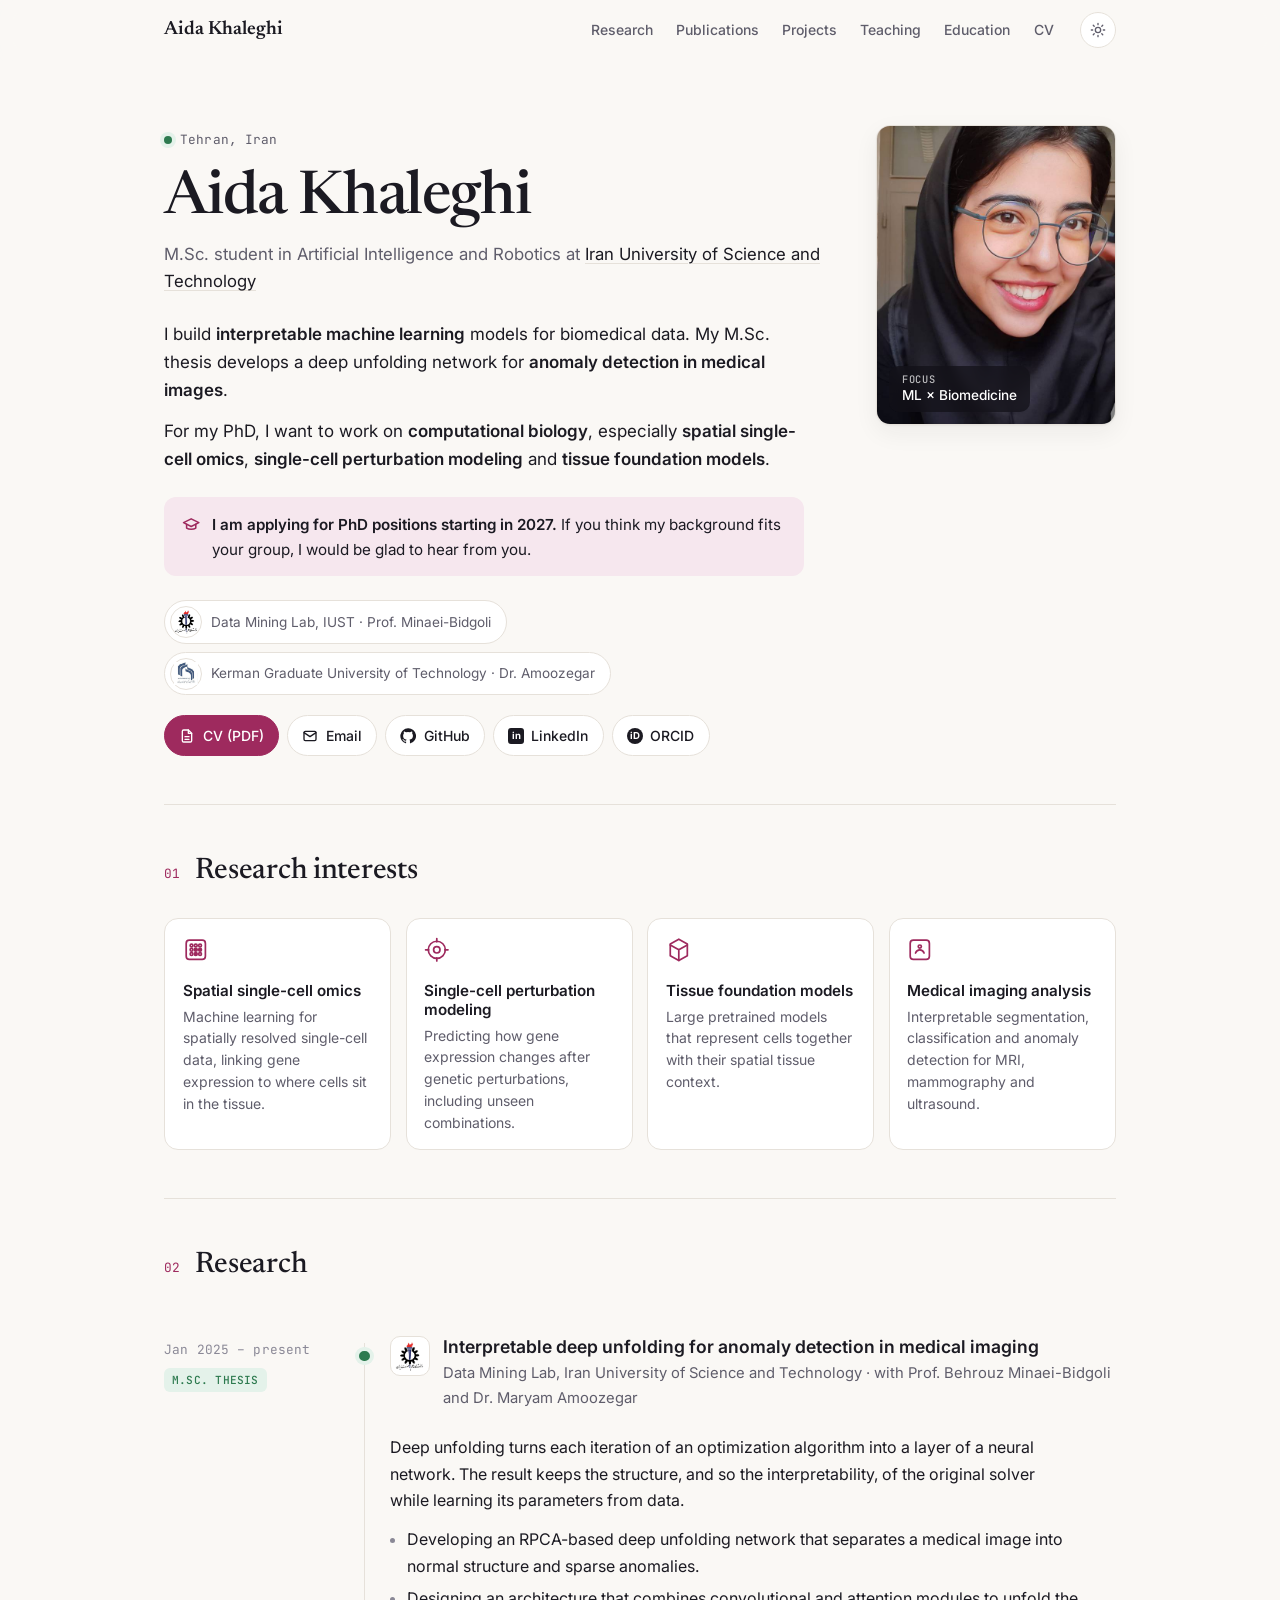
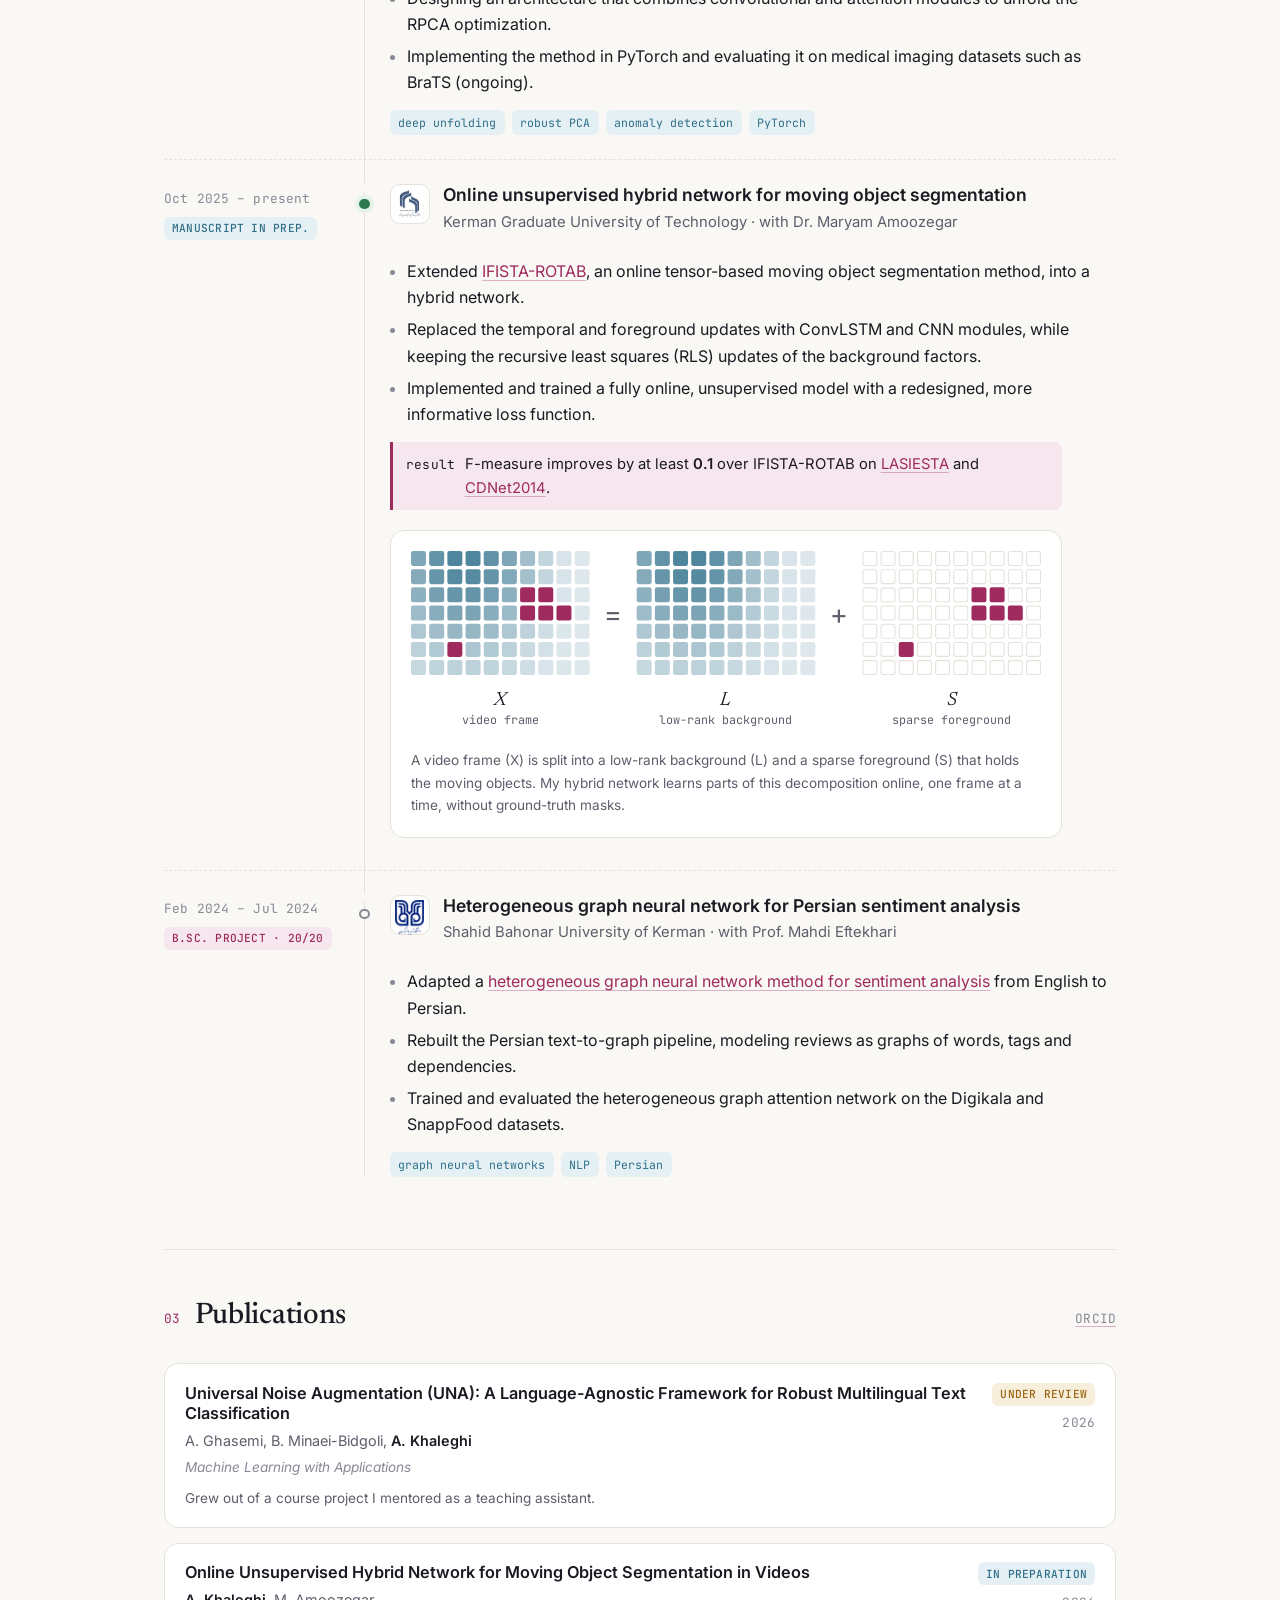
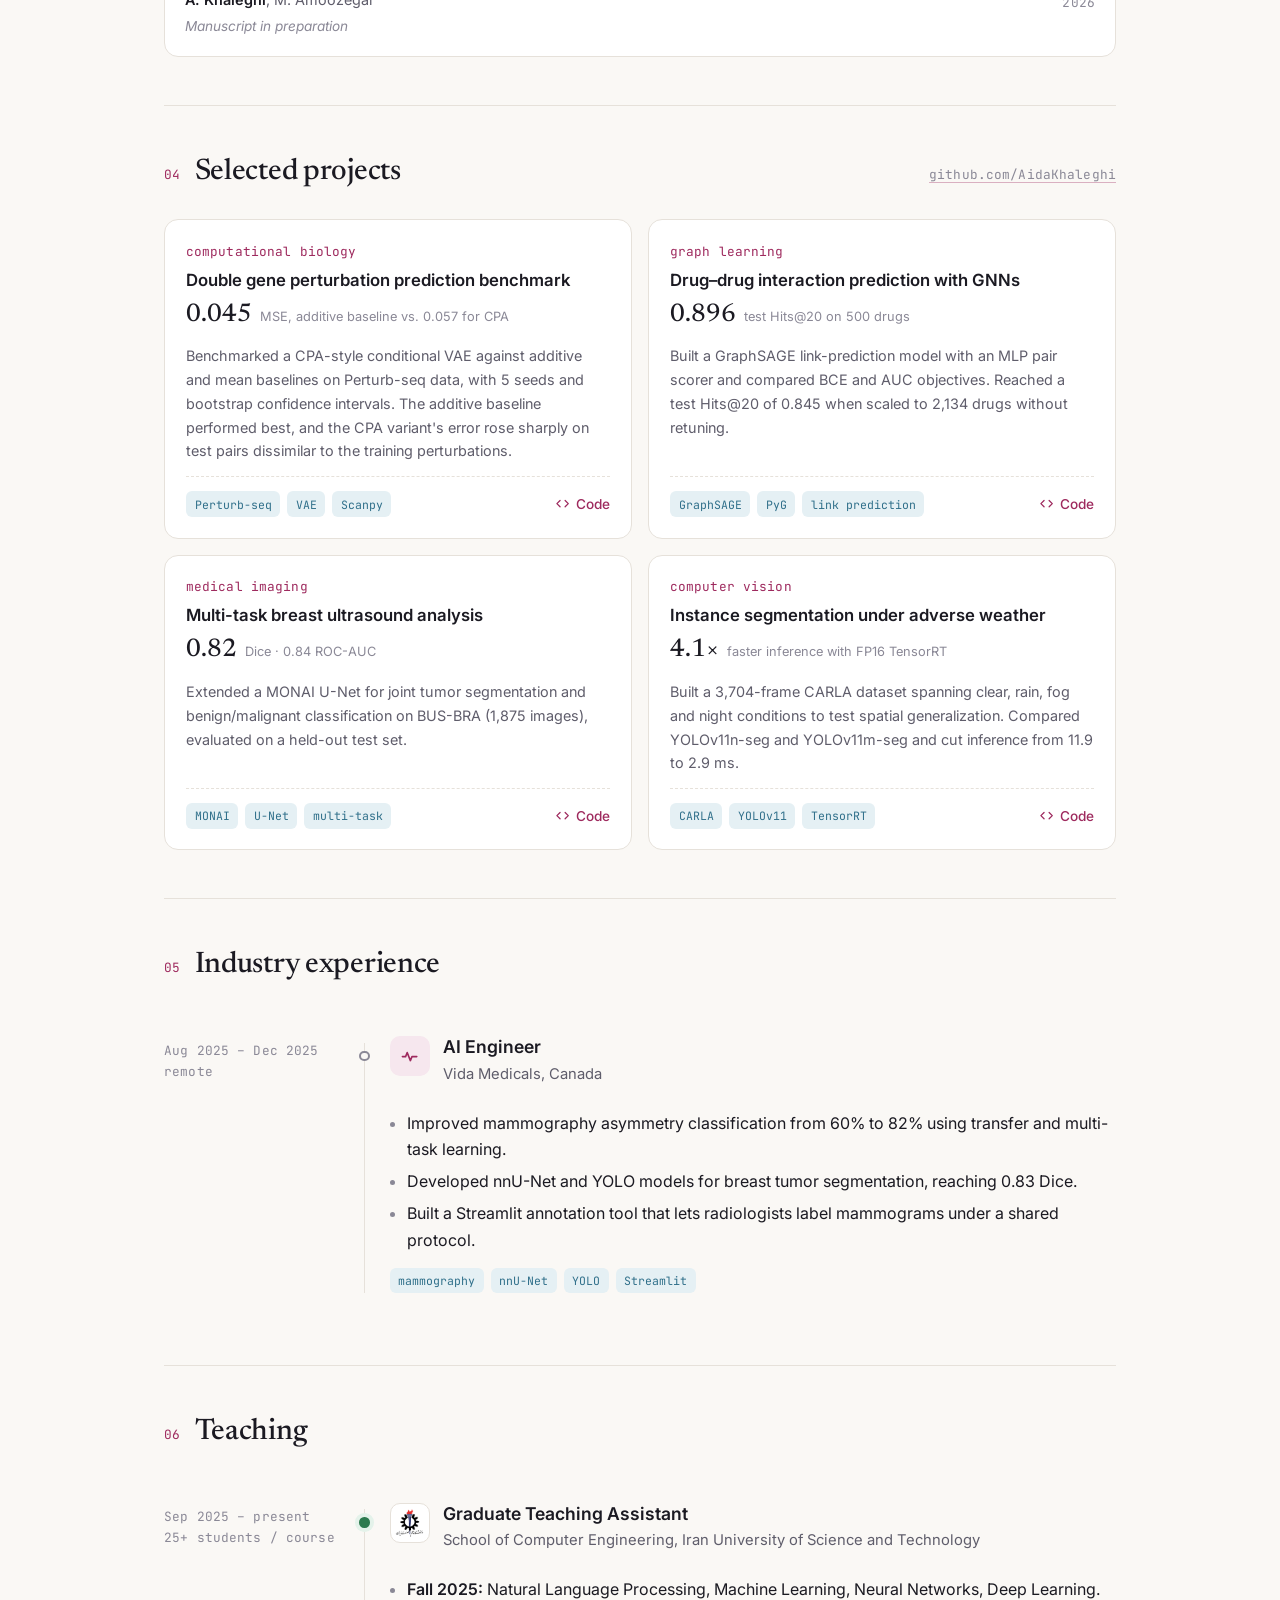
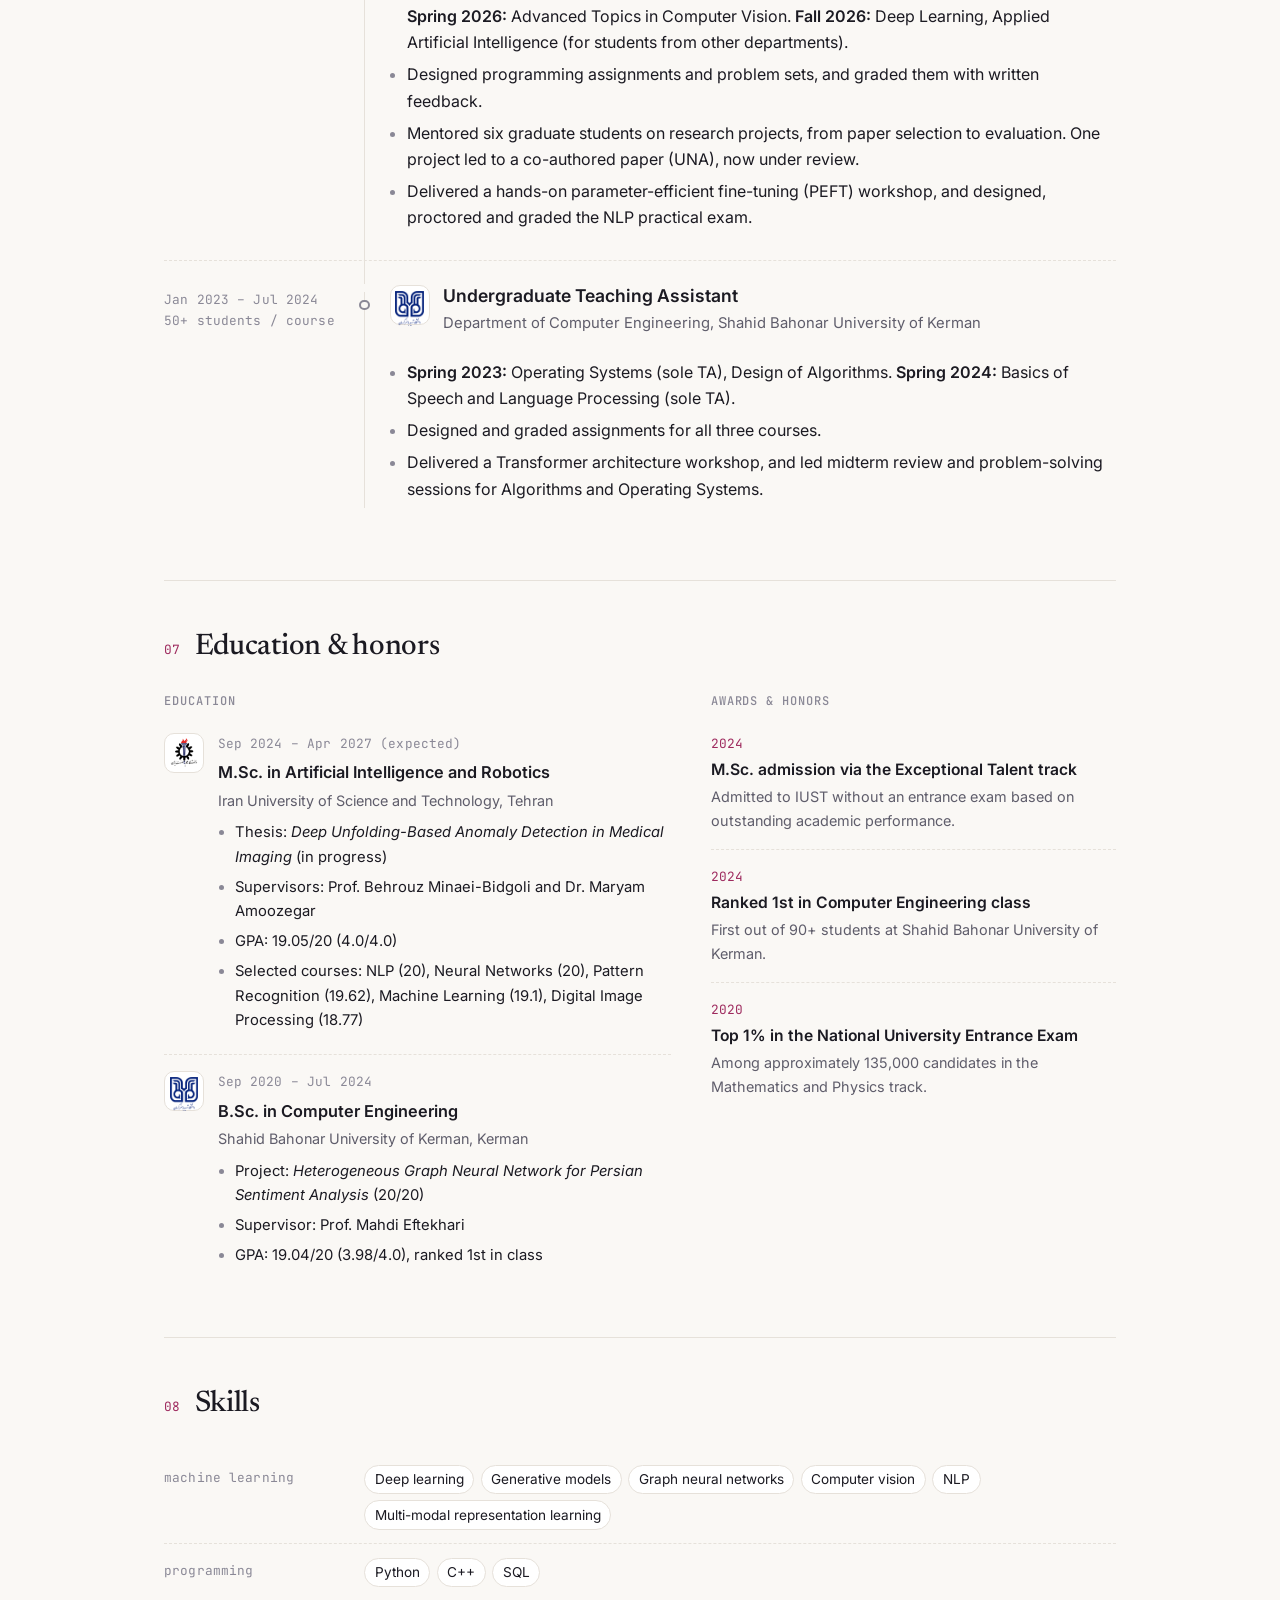
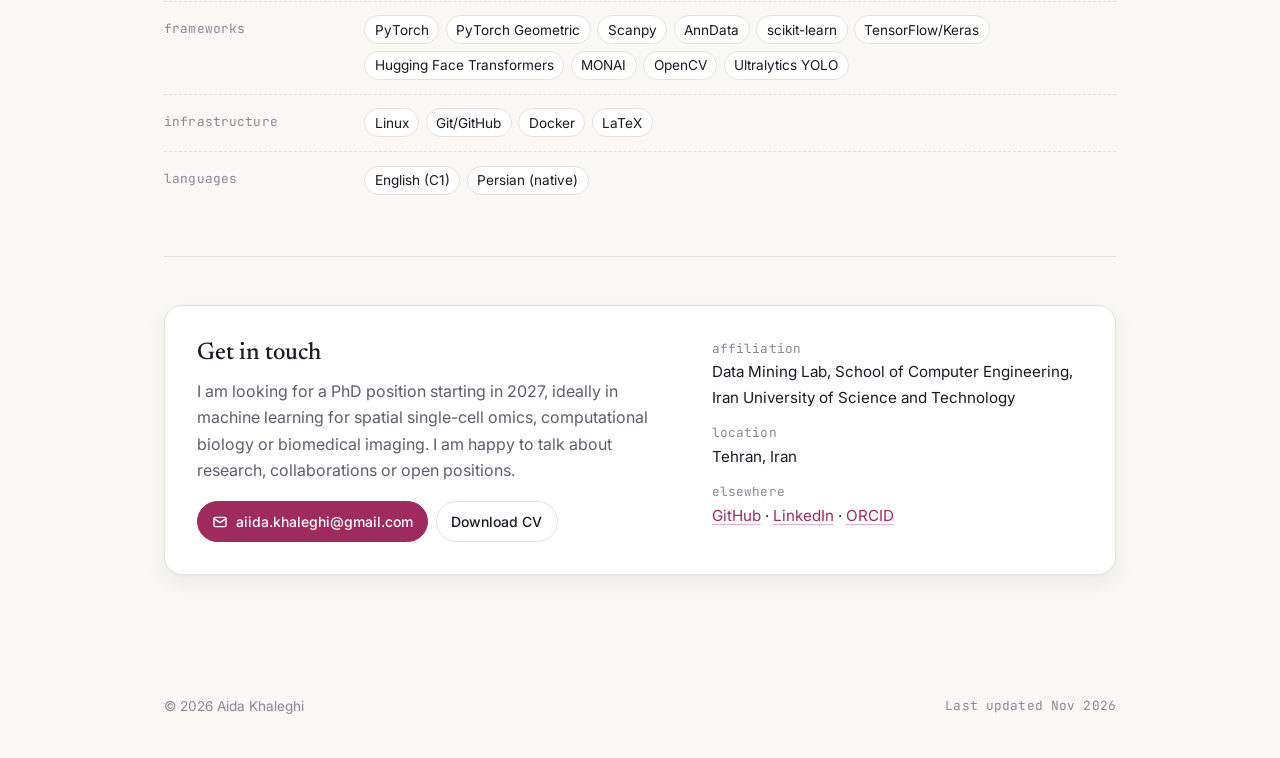
==== commit 9f8ca783: "Edit" ====
--- a/index.html
+++ b/index.html
@@ -4,10 +4,10 @@
   <meta charset="utf-8">
   <meta name="viewport" content="width=device-width, initial-scale=1">
   <title>Aida Khaleghi</title>
-  <meta name="description" content="Aida Khaleghi: M.Sc. student in Artificial Intelligence and Robotics at Iran University of Science and Technology, working on interpretable machine learning for medical imaging and computational biology. Applying for PhD positions starting in 2027.">
+  <meta name="description" content="Aida Khaleghi: M.Sc. student in Artificial Intelligence and Robotics at Iran University of Science and Technology, working on interpretable machine learning for medical imaging, computational biology and spatial single-cell omics. Applying for PhD positions starting in 2027.">
   <meta name="author" content="Aida Khaleghi">
   <meta property="og:title" content="Aida Khaleghi">
-  <meta property="og:description" content="M.Sc. student in AI and Robotics working on interpretable machine learning for medical imaging and computational biology. Applying for PhD positions starting in 2027.">
+  <meta property="og:description" content="M.Sc. student in AI and Robotics working on interpretable machine learning for medical imaging, computational biology and spatial single-cell omics. Applying for PhD positions starting in 2027.">
   <meta property="og:type" content="website">
   <meta property="og:url" content="https://aidakhaleghi.github.io/">
   <link rel="canonical" href="https://aidakhaleghi.github.io/">
@@ -48,7 +48,6 @@
     <div class="wrap">
       <a class="wordmark" href="#top">Aida Khaleghi</a>
       <nav class="nav" id="nav" aria-label="Main">
-        <a href="#news">News</a>
         <a href="#research">Research</a>
         <a href="#publications">Publications</a>
         <a href="#projects">Projects</a>
@@ -72,18 +71,29 @@
       <!-- ===== About ===== -->
       <section class="hero" id="about" aria-label="About">
         <div>
-          <p class="eyebrow mono"><span class="dot" aria-hidden="true"></span>Applying for PhD positions · 2027 start</p>
+          <p class="eyebrow mono"><span class="dot" aria-hidden="true"></span>Tehran, Iran</p>
           <h1>Aida Khaleghi</h1>
           <p class="role">M.Sc. student in Artificial Intelligence and Robotics at <a href="https://www.iust.ac.ir/en">Iran University of Science and Technology</a></p>
 
           <div class="bio">
-            <p>I build machine learning models for biomedical data. My M.Sc. thesis, with Prof. Behrouz Minaei-Bidgoli and Dr. Maryam Amoozegar, develops an <strong>interpretable deep unfolding network</strong> that turns robust PCA into a trainable model for <strong>anomaly detection in medical images</strong>. In parallel, I work on <strong>online, unsupervised</strong> moving object segmentation at Kerman Graduate University of Technology.</p>
-            <p>What connects my work is a preference for models whose structure comes from the problem, and that can learn when labels are scarce. In my PhD, I want to bring this to <strong>computational biology</strong>, in particular <strong>single-cell perturbation modeling</strong> and <strong>tissue foundation models</strong>.</p>
+            <p>I build <strong>interpretable machine learning</strong> models for biomedical data. My M.Sc. thesis develops a deep unfolding network for <strong>anomaly detection in medical images</strong>.</p>
+            <p>For my PhD, I want to work on <strong>computational biology</strong>, especially <strong>spatial single-cell omics</strong>, <strong>single-cell perturbation modeling</strong> and <strong>tissue foundation models</strong>.</p>
           </div>
 
           <div class="callout">
             <svg viewBox="0 0 24 24" fill="none" stroke="currentColor" stroke-width="2" stroke-linecap="round" stroke-linejoin="round" aria-hidden="true"><path d="M22 10 12 5 2 10l10 5 10-5z"/><path d="M6 12v5c3 2 9 2 12 0v-5"/></svg>
             <p><strong>I am applying for PhD positions starting in 2027.</strong> If you think my background fits your group, I would be glad to hear from you.</p>
+          </div>
+
+          <div class="affils">
+            <a class="affil" href="https://www.iust.ac.ir/en">
+              <span class="logo"><img src="assets/logos/iust.png" alt="" width="28" height="28"></span>
+              <span>Data Mining Lab, IUST · Prof. Minaei-Bidgoli</span>
+            </a>
+            <a class="affil" href="https://www.kgut.ac.ir/">
+              <span class="logo"><img src="assets/logos/kgut.png" alt="" width="28" height="28"></span>
+              <span>Kerman Graduate University of Technology · Dr. Amoozegar</span>
+            </a>
           </div>
 
           <div class="links">
@@ -112,14 +122,12 @@
 
         <figure class="portrait-card">
           <div class="portrait">
-            <span class="initials" aria-hidden="true">AK</span>
             <img src="assets/profile.jpg" alt="Portrait of Aida Khaleghi" onerror="this.remove()">
-          </div>
-          <figcaption class="mono">
-            <div><span class="k">based in</span>Tehran, Iran</div>
-            <div><span class="k">lab</span>Data Mining Lab, IUST</div>
-            <div><span class="k">GPA</span>4.0 / 4.0</div>
-          </figcaption>
+            <div class="portrait-tag">
+              <span class="mono">focus</span>
+              <span>ML × Biomedicine</span>
+            </div>
+          </div>
         </figure>
       </section>
 
@@ -131,9 +139,9 @@
         </div>
         <div class="interests">
           <div class="interest">
-            <svg viewBox="0 0 24 24" fill="none" stroke="currentColor" stroke-width="1.6" stroke-linecap="round" stroke-linejoin="round" aria-hidden="true"><path d="M7 3c0 6 10 6 10 12s-10 3-10 6M17 3c0 6-10 6-10 12s10 3 10 6"/><path d="M8.5 6.5h7M8.5 17.5h7"/></svg>
-            <h3>Computational biology</h3>
-            <p>Machine learning for biological data, from molecular graphs to gene expression.</p>
+            <svg viewBox="0 0 24 24" fill="none" stroke="currentColor" stroke-width="1.6" stroke-linecap="round" stroke-linejoin="round" aria-hidden="true"><rect x="3" y="3" width="18" height="18" rx="3"/><circle cx="8" cy="8" r="1.3"/><circle cx="12" cy="8" r="1.3"/><circle cx="16" cy="8" r="1.3"/><circle cx="8" cy="12" r="1.3"/><circle cx="12" cy="12" r="1.3" fill="currentColor"/><circle cx="16" cy="12" r="1.3" fill="currentColor"/><circle cx="8" cy="16" r="1.3"/><circle cx="12" cy="16" r="1.3" fill="currentColor"/><circle cx="16" cy="16" r="1.3"/></svg>
+            <h3>Spatial single-cell omics</h3>
+            <p>Machine learning for spatially resolved single-cell data, linking gene expression to where cells sit in the tissue.</p>
           </div>
           <div class="interest">
             <svg viewBox="0 0 24 24" fill="none" stroke="currentColor" stroke-width="1.6" stroke-linecap="round" stroke-linejoin="round" aria-hidden="true"><circle cx="12" cy="12" r="8"/><circle cx="12" cy="12" r="3"/><path d="M12 1.5v3M12 19.5v3M1.5 12h3M19.5 12h3"/></svg>
@@ -153,36 +161,23 @@
         </div>
       </section>
 
-      <!-- ===== News ===== -->
-      <section class="section reveal" id="news" aria-labelledby="news-title">
+      <!-- ===== Research ===== -->
+      <section class="section reveal timeline" id="research" aria-labelledby="research-title">
         <div class="section-head">
           <span class="num mono">02</span>
-          <h2 id="news-title">News</h2>
-        </div>
-        <ul class="news">
-          <li class="hl"><time class="mono">Nov 2026</time><span>Applying for PhD positions starting in 2027.</span></li>
-          <li><time class="mono">Fall 2026</time><span>Teaching assistant for <em>Deep Learning</em> and <em>Applied Artificial Intelligence</em> at IUST.</span></li>
-          <li><time class="mono">2026</time><span><em>Universal Noise Augmentation (UNA)</em>, a project I mentored as a TA, is under review at <em>Machine Learning with Applications</em>.</span></li>
-          <li><time class="mono">Spring 2026</time><span>Teaching assistant for <em>Advanced Topics in Computer Vision</em> at IUST.</span></li>
-          <li><time class="mono">Oct 2025</time><span>Joined Dr. Maryam Amoozegar's group at Kerman Graduate University of Technology as a research assistant.</span></li>
-          <li><time class="mono">Aug 2025</time><span>Joined Vida Medicals (Canada, remote) as an AI engineer working on mammography.</span></li>
-          <li><time class="mono">Jan 2025</time><span>Joined the Data Mining Lab at IUST to start my M.Sc. thesis on deep unfolding for medical anomaly detection.</span></li>
-          <li><time class="mono">Sep 2024</time><span>Started my M.Sc. at IUST, admitted without an entrance exam through the Exceptional Talent track.</span></li>
-        </ul>
-      </section>
-
-      <!-- ===== Research ===== -->
-      <section class="section reveal" id="research" aria-labelledby="research-title">
-        <div class="section-head">
-          <span class="num mono">03</span>
           <h2 id="research-title">Research</h2>
         </div>
 
-        <article class="entry">
+        <article class="entry live">
           <div class="entry-meta mono">Jan 2025 – present<br><span class="badge now">M.Sc. thesis</span></div>
           <div class="body">
-            <h3>Interpretable deep unfolding for anomaly detection in medical imaging</h3>
-            <p class="where">Data Mining Lab, Iran University of Science and Technology · with Prof. Behrouz Minaei-Bidgoli and Dr. Maryam Amoozegar</p>
+            <div class="entry-head">
+              <span class="logo"><img src="assets/logos/iust.png" alt="" width="28" height="28"></span>
+              <div>
+                <h3>Interpretable deep unfolding for anomaly detection in medical imaging</h3>
+                <p class="where">Data Mining Lab, Iran University of Science and Technology · with Prof. Behrouz Minaei-Bidgoli and Dr. Maryam Amoozegar</p>
+              </div>
+            </div>
             <p>Deep unfolding turns each iteration of an optimization algorithm into a layer of a neural network. The result keeps the structure, and so the interpretability, of the original solver while learning its parameters from data.</p>
             <ul>
               <li>Developing an RPCA-based deep unfolding network that separates a medical image into normal structure and sparse anomalies.</li>
@@ -193,11 +188,16 @@
           </div>
         </article>
 
-        <article class="entry">
+        <article class="entry live">
           <div class="entry-meta mono">Oct 2025 – present<br><span class="badge prep">manuscript in prep.</span></div>
           <div class="body">
-            <h3>Online unsupervised hybrid network for moving object segmentation</h3>
-            <p class="where">Kerman Graduate University of Technology · with Dr. Maryam Amoozegar</p>
+            <div class="entry-head">
+              <span class="logo"><img src="assets/logos/kgut.png" alt="" width="28" height="28"></span>
+              <div>
+                <h3>Online unsupervised hybrid network for moving object segmentation</h3>
+                <p class="where">Kerman Graduate University of Technology · with Dr. Maryam Amoozegar</p>
+              </div>
+            </div>
             <ul>
               <li>Extended <a href="https://doi.org/10.1016/j.knosys.2024.111765">IFISTA-ROTAB</a>, an online tensor-based moving object segmentation method, into a hybrid network.</li>
               <li>Replaced the temporal and foreground updates with ConvLSTM and CNN modules, while keeping the recursive least squares (RLS) updates of the background factors.</li>
@@ -431,8 +431,13 @@
         <article class="entry">
           <div class="entry-meta mono">Feb 2024 – Jul 2024<br><span class="badge">B.Sc. project · 20/20</span></div>
           <div class="body">
-            <h3>Heterogeneous graph neural network for Persian sentiment analysis</h3>
-            <p class="where">Shahid Bahonar University of Kerman · with Prof. Mahdi Eftekhari</p>
+            <div class="entry-head">
+              <span class="logo"><img src="assets/logos/sbuk.png" alt="" width="28" height="28"></span>
+              <div>
+                <h3>Heterogeneous graph neural network for Persian sentiment analysis</h3>
+                <p class="where">Shahid Bahonar University of Kerman · with Prof. Mahdi Eftekhari</p>
+              </div>
+            </div>
             <ul>
               <li>Adapted a <a href="https://doi.org/10.1109/AISP61396.2024.10475238">heterogeneous graph neural network method for sentiment analysis</a> from English to Persian.</li>
               <li>Rebuilt the Persian text-to-graph pipeline, modeling reviews as graphs of words, tags and dependencies.</li>
@@ -446,7 +451,7 @@
       <!-- ===== Publications ===== -->
       <section class="section reveal" id="publications" aria-labelledby="pubs-title">
         <div class="section-head">
-          <span class="num mono">04</span>
+          <span class="num mono">03</span>
           <h2 id="pubs-title">Publications</h2>
           <span class="aside mono"><a href="https://orcid.org/0009-0005-0686-1498">ORCID</a></span>
         </div>
@@ -474,7 +479,7 @@
       <!-- ===== Projects ===== -->
       <section class="section reveal" id="projects" aria-labelledby="projects-title">
         <div class="section-head">
-          <span class="num mono">05</span>
+          <span class="num mono">04</span>
           <h2 id="projects-title">Selected projects</h2>
           <span class="aside mono"><a href="https://github.com/AidaKhaleghi">github.com/AidaKhaleghi</a></span>
         </div>
@@ -523,16 +528,21 @@
       </section>
 
       <!-- ===== Industry ===== -->
-      <section class="section reveal" id="industry" aria-labelledby="industry-title">
+      <section class="section reveal timeline" id="industry" aria-labelledby="industry-title">
         <div class="section-head">
-          <span class="num mono">06</span>
+          <span class="num mono">05</span>
           <h2 id="industry-title">Industry experience</h2>
         </div>
         <article class="entry">
           <div class="entry-meta mono">Aug 2025 – Dec 2025<br>remote</div>
           <div class="body">
-            <h3>AI Engineer</h3>
-            <p class="where">Vida Medicals, Canada</p>
+            <div class="entry-head">
+              <span class="logo logo-icon" aria-hidden="true"><svg viewBox="0 0 24 24" fill="none" stroke="currentColor" stroke-width="2" stroke-linecap="round" stroke-linejoin="round"><path d="M3 12h4l2-5 4 10 2-5h6"/></svg></span>
+              <div>
+                <h3>AI Engineer</h3>
+                <p class="where">Vida Medicals, Canada</p>
+              </div>
+            </div>
             <ul>
               <li>Improved mammography asymmetry classification from 60% to 82% using transfer and multi-task learning.</li>
               <li>Developed nnU-Net and YOLO models for breast tumor segmentation, reaching 0.83 Dice.</li>
@@ -544,16 +554,21 @@
       </section>
 
       <!-- ===== Teaching ===== -->
-      <section class="section reveal" id="teaching" aria-labelledby="teaching-title">
+      <section class="section reveal timeline" id="teaching" aria-labelledby="teaching-title">
         <div class="section-head">
-          <span class="num mono">07</span>
+          <span class="num mono">06</span>
           <h2 id="teaching-title">Teaching</h2>
         </div>
-        <article class="entry">
+        <article class="entry live">
           <div class="entry-meta mono">Sep 2025 – present<br>25+ students / course</div>
           <div class="body">
-            <h3>Graduate Teaching Assistant</h3>
-            <p class="where">School of Computer Engineering, Iran University of Science and Technology</p>
+            <div class="entry-head">
+              <span class="logo"><img src="assets/logos/iust.png" alt="" width="28" height="28"></span>
+              <div>
+                <h3>Graduate Teaching Assistant</h3>
+                <p class="where">School of Computer Engineering, Iran University of Science and Technology</p>
+              </div>
+            </div>
             <ul>
               <li><strong>Fall 2025:</strong> Natural Language Processing, Machine Learning, Neural Networks, Deep Learning. <strong>Spring 2026:</strong> Advanced Topics in Computer Vision. <strong>Fall 2026:</strong> Deep Learning, Applied Artificial Intelligence (for students from other departments).</li>
               <li>Designed programming assignments and problem sets, and graded them with written feedback.</li>
@@ -565,8 +580,13 @@
         <article class="entry">
           <div class="entry-meta mono">Jan 2023 – Jul 2024<br>50+ students / course</div>
           <div class="body">
-            <h3>Undergraduate Teaching Assistant</h3>
-            <p class="where">Department of Computer Engineering, Shahid Bahonar University of Kerman</p>
+            <div class="entry-head">
+              <span class="logo"><img src="assets/logos/sbuk.png" alt="" width="28" height="28"></span>
+              <div>
+                <h3>Undergraduate Teaching Assistant</h3>
+                <p class="where">Department of Computer Engineering, Shahid Bahonar University of Kerman</p>
+              </div>
+            </div>
             <ul>
               <li><strong>Spring 2023:</strong> Operating Systems (sole TA), Design of Algorithms. <strong>Spring 2024:</strong> Basics of Speech and Language Processing (sole TA).</li>
               <li>Designed and graded assignments for all three courses.</li>
@@ -579,32 +599,38 @@
       <!-- ===== Education & honors ===== -->
       <section class="section reveal" id="education" aria-labelledby="education-title">
         <div class="section-head">
-          <span class="num mono">08</span>
+          <span class="num mono">07</span>
           <h2 id="education-title">Education &amp; honors</h2>
         </div>
         <div class="two-col">
           <div>
             <h3 class="col-title">Education</h3>
             <div class="edu">
-              <span class="when mono">Sep 2024 – Apr 2027 (expected)</span>
-              <h4>M.Sc. in Artificial Intelligence and Robotics</h4>
-              <p class="where">Iran University of Science and Technology, Tehran</p>
-              <ul>
-                <li>Thesis: <em>Deep Unfolding-Based Anomaly Detection in Medical Imaging</em> (in progress)</li>
-                <li>Supervisors: Prof. Behrouz Minaei-Bidgoli and Dr. Maryam Amoozegar</li>
-                <li>GPA: 19.05/20 (4.0/4.0)</li>
-                <li>Selected courses: NLP (20), Neural Networks (20), Pattern Recognition (19.62), Machine Learning (19.1), Digital Image Processing (18.77)</li>
-              </ul>
+              <span class="logo"><img src="assets/logos/iust.png" alt="" width="28" height="28"></span>
+              <div>
+                <span class="when mono">Sep 2024 – Apr 2027 (expected)</span>
+                <h4>M.Sc. in Artificial Intelligence and Robotics</h4>
+                <p class="where">Iran University of Science and Technology, Tehran</p>
+                <ul>
+                  <li>Thesis: <em>Deep Unfolding-Based Anomaly Detection in Medical Imaging</em> (in progress)</li>
+                  <li>Supervisors: Prof. Behrouz Minaei-Bidgoli and Dr. Maryam Amoozegar</li>
+                  <li>GPA: 19.05/20 (4.0/4.0)</li>
+                  <li>Selected courses: NLP (20), Neural Networks (20), Pattern Recognition (19.62), Machine Learning (19.1), Digital Image Processing (18.77)</li>
+                </ul>
+              </div>
             </div>
             <div class="edu">
-              <span class="when mono">Sep 2020 – Jul 2024</span>
-              <h4>B.Sc. in Computer Engineering</h4>
-              <p class="where">Shahid Bahonar University of Kerman, Kerman</p>
-              <ul>
-                <li>Project: <em>Heterogeneous Graph Neural Network for Persian Sentiment Analysis</em> (20/20)</li>
-                <li>Supervisor: Prof. Mahdi Eftekhari</li>
-                <li>GPA: 19.04/20 (3.98/4.0), ranked 1st in class</li>
-              </ul>
+              <span class="logo"><img src="assets/logos/sbuk.png" alt="" width="28" height="28"></span>
+              <div>
+                <span class="when mono">Sep 2020 – Jul 2024</span>
+                <h4>B.Sc. in Computer Engineering</h4>
+                <p class="where">Shahid Bahonar University of Kerman, Kerman</p>
+                <ul>
+                  <li>Project: <em>Heterogeneous Graph Neural Network for Persian Sentiment Analysis</em> (20/20)</li>
+                  <li>Supervisor: Prof. Mahdi Eftekhari</li>
+                  <li>GPA: 19.04/20 (3.98/4.0), ranked 1st in class</li>
+                </ul>
+              </div>
             </div>
           </div>
           <div>
@@ -633,7 +659,7 @@
       <!-- ===== Skills ===== -->
       <section class="section reveal" id="skills" aria-labelledby="skills-title">
         <div class="section-head">
-          <span class="num mono">09</span>
+          <span class="num mono">08</span>
           <h2 id="skills-title">Skills</h2>
         </div>
         <dl class="skills">
@@ -650,7 +676,7 @@
         <div class="contact">
           <div>
             <h3 id="contact-title">Get in touch</h3>
-            <p>I am looking for a PhD position starting in 2027, ideally in machine learning for computational biology or biomedical imaging. I am happy to talk about research, collaborations or open positions.</p>
+            <p>I am looking for a PhD position starting in 2027, ideally in machine learning for spatial single-cell omics, computational biology or biomedical imaging. I am happy to talk about research, collaborations or open positions.</p>
             <div class="links">
               <a class="btn primary" href="mailto:aiida.khaleghi@gmail.com">
                 <svg viewBox="0 0 24 24" fill="none" stroke="currentColor" stroke-width="2" stroke-linecap="round" stroke-linejoin="round" aria-hidden="true"><rect x="3" y="5" width="18" height="14" rx="2"/><path d="m3 7 9 6 9-6"/></svg>
--- a/style.css
+++ b/style.css
@@ -275,6 +275,39 @@
 
 .links { display: flex; flex-wrap: wrap; gap: .5rem; }
 
+/* Institution logos: always on a white tile so they read in both themes */
+.logo {
+  display: inline-grid;
+  place-items: center;
+  flex: none;
+  width: 2.5rem;
+  height: 2.5rem;
+  padding: .3rem;
+  border-radius: 10px;
+  background: #fff;
+  border: 1px solid var(--rule);
+}
+.logo img { width: 100%; height: 100%; object-fit: contain; display: block; }
+.logo-icon { background: var(--accent-soft); color: var(--accent); border-color: transparent; }
+.logo-icon svg { width: 1.2rem; height: 1.2rem; }
+
+.affils { display: flex; flex-wrap: wrap; gap: .5rem; margin: 0 0 1.25rem; }
+.affil {
+  display: inline-flex;
+  align-items: center;
+  gap: .6rem;
+  padding: .3rem .9rem .3rem .3rem;
+  border: 1px solid var(--rule);
+  border-radius: 999px;
+  background: var(--surface);
+  color: var(--muted);
+  font-size: .85rem;
+  text-decoration: none;
+  transition: border-color .15s, color .15s;
+}
+.affil:hover { border-color: var(--accent); color: var(--ink); }
+.affil .logo { width: 2rem; height: 2rem; padding: .2rem; border-radius: 999px; }
+
 .btn {
   display: inline-flex;
   align-items: center;
@@ -325,28 +358,31 @@
   place-items: center;
 }
 .portrait > * { grid-area: 1 / 1; }
+.portrait { position: relative; }
+.portrait-tag {
+  position: absolute;
+  left: .75rem;
+  bottom: .75rem;
+  display: grid;
+  gap: .05rem;
+  padding: .45rem .8rem;
+  border-radius: 10px;
+  background: rgba(18, 17, 24, .72);
+  backdrop-filter: blur(6px);
+  -webkit-backdrop-filter: blur(6px);
+  color: #fff;
+  font-size: .85rem;
+  font-weight: 500;
+  line-height: 1.3;
+}
+.portrait-tag .mono { font-size: .65rem; text-transform: uppercase; letter-spacing: .08em; opacity: .7; }
 .portrait img { width: 100%; height: 100%; object-fit: cover; display: block; }
-.portrait .initials {
-  font-family: var(--font-display);
-  font-size: 4rem;
-  color: var(--ink);
-  opacity: .8;
-}
-.portrait-card figcaption {
-  margin-top: .75rem;
-  display: grid;
-  gap: .3rem;
-  color: var(--muted);
-}
-.portrait-card figcaption div { display: flex; gap: .5rem; align-items: baseline; }
-.portrait-card figcaption .k { color: var(--faint); min-width: 4.5rem; }
 
 @media (max-width: 760px) {
   .hero { grid-template-columns: 1fr; gap: 2rem; padding-top: 2.5rem; }
   .portrait-card { order: -1; display: flex; gap: 1rem; align-items: center; }
   .portrait { width: 6.5rem; flex: none; aspect-ratio: 1; border-radius: 50%; }
-  .portrait .initials { font-size: 2rem; }
-  .portrait-card figcaption { margin-top: 0; }
+  .portrait-tag { display: none; }
 }
 
 /* ---------- Sections ---------- */
@@ -395,21 +431,6 @@
 @media (max-width: 900px) { .interests { grid-template-columns: repeat(2, minmax(0, 1fr)); } }
 @media (max-width: 480px) { .interests { grid-template-columns: 1fr; } }
 
-/* News */
-
-.news { list-style: none; padding: 0; margin: 0; }
-.news li {
-  display: grid;
-  grid-template-columns: 6.5rem minmax(0, 1fr);
-  gap: 1rem;
-  padding: .7rem 0;
-  margin: 0;
-  border-bottom: 1px dashed var(--rule);
-}
-.news li:last-child { border-bottom: 0; }
-.news time { color: var(--faint); padding-top: .15rem; }
-.news li.hl time { color: var(--accent); }
-
 /* Timeline entries (research, teaching, industry, education) */
 
 .entry {
@@ -422,13 +443,47 @@
 .entry-meta { color: var(--faint); padding-top: .2rem; }
 .entry-meta .badge { margin-top: .5rem; }
 .entry h3 { font-size: 1.1rem; margin-bottom: .2rem; }
+.entry-head { display: flex; gap: .85rem; align-items: flex-start; margin-bottom: .75rem; }
+.entry-head .where { margin-bottom: 0; }
+
+/* Timeline rail with a dot per entry; current positions get a live dot */
+.timeline .entry .body { position: relative; padding-left: 1.6rem; }
+.timeline .entry .body::before {
+  content: "";
+  position: absolute;
+  left: 0;
+  top: .4rem;
+  bottom: -3rem;
+  width: 1px;
+  background: var(--rule);
+}
+.timeline .entry:last-of-type .body::before { bottom: 0; }
+.timeline .entry .body::after {
+  content: "";
+  position: absolute;
+  left: -.3rem;
+  top: .9rem;
+  width: .65rem;
+  height: .65rem;
+  border-radius: 50%;
+  background: var(--bg);
+  border: 2px solid var(--faint);
+}
+.timeline .entry.live .body::after {
+  background: var(--ok);
+  border-color: var(--ok);
+  box-shadow: 0 0 0 4px var(--ok-soft);
+}
+@media (prefers-reduced-motion: no-preference) {
+  .timeline .entry.live .body::after { animation: live 2.4s ease-in-out infinite; }
+  @keyframes live { 0%, 100% { box-shadow: 0 0 0 3px var(--ok-soft); } 50% { box-shadow: 0 0 0 7px var(--ok-soft); } }
+}
 .entry .where { color: var(--muted); font-size: .925rem; margin-bottom: .75rem; }
 .entry ul { color: var(--ink); }
 .entry .body > p { max-width: 42rem; }
 
 @media (max-width: 640px) {
   .entry { grid-template-columns: 1fr; gap: .35rem; }
-  .news li { grid-template-columns: 1fr; gap: .1rem; }
 }
 
 .tags { display: flex; flex-wrap: wrap; gap: .4rem; margin-top: .9rem; }
@@ -593,7 +648,7 @@
   color: var(--faint);
   margin-bottom: .5rem;
 }
-.edu { padding: 1rem 0; }
+.edu { padding: 1rem 0; display: flex; gap: .85rem; align-items: flex-start; }
 .edu + .edu { border-top: 1px dashed var(--rule); }
 .edu h4 { margin: 0 0 .15rem; font-size: 1.02rem; font-weight: 600; }
 .edu .where { color: var(--muted); font-size: .9rem; margin-bottom: .5rem; }
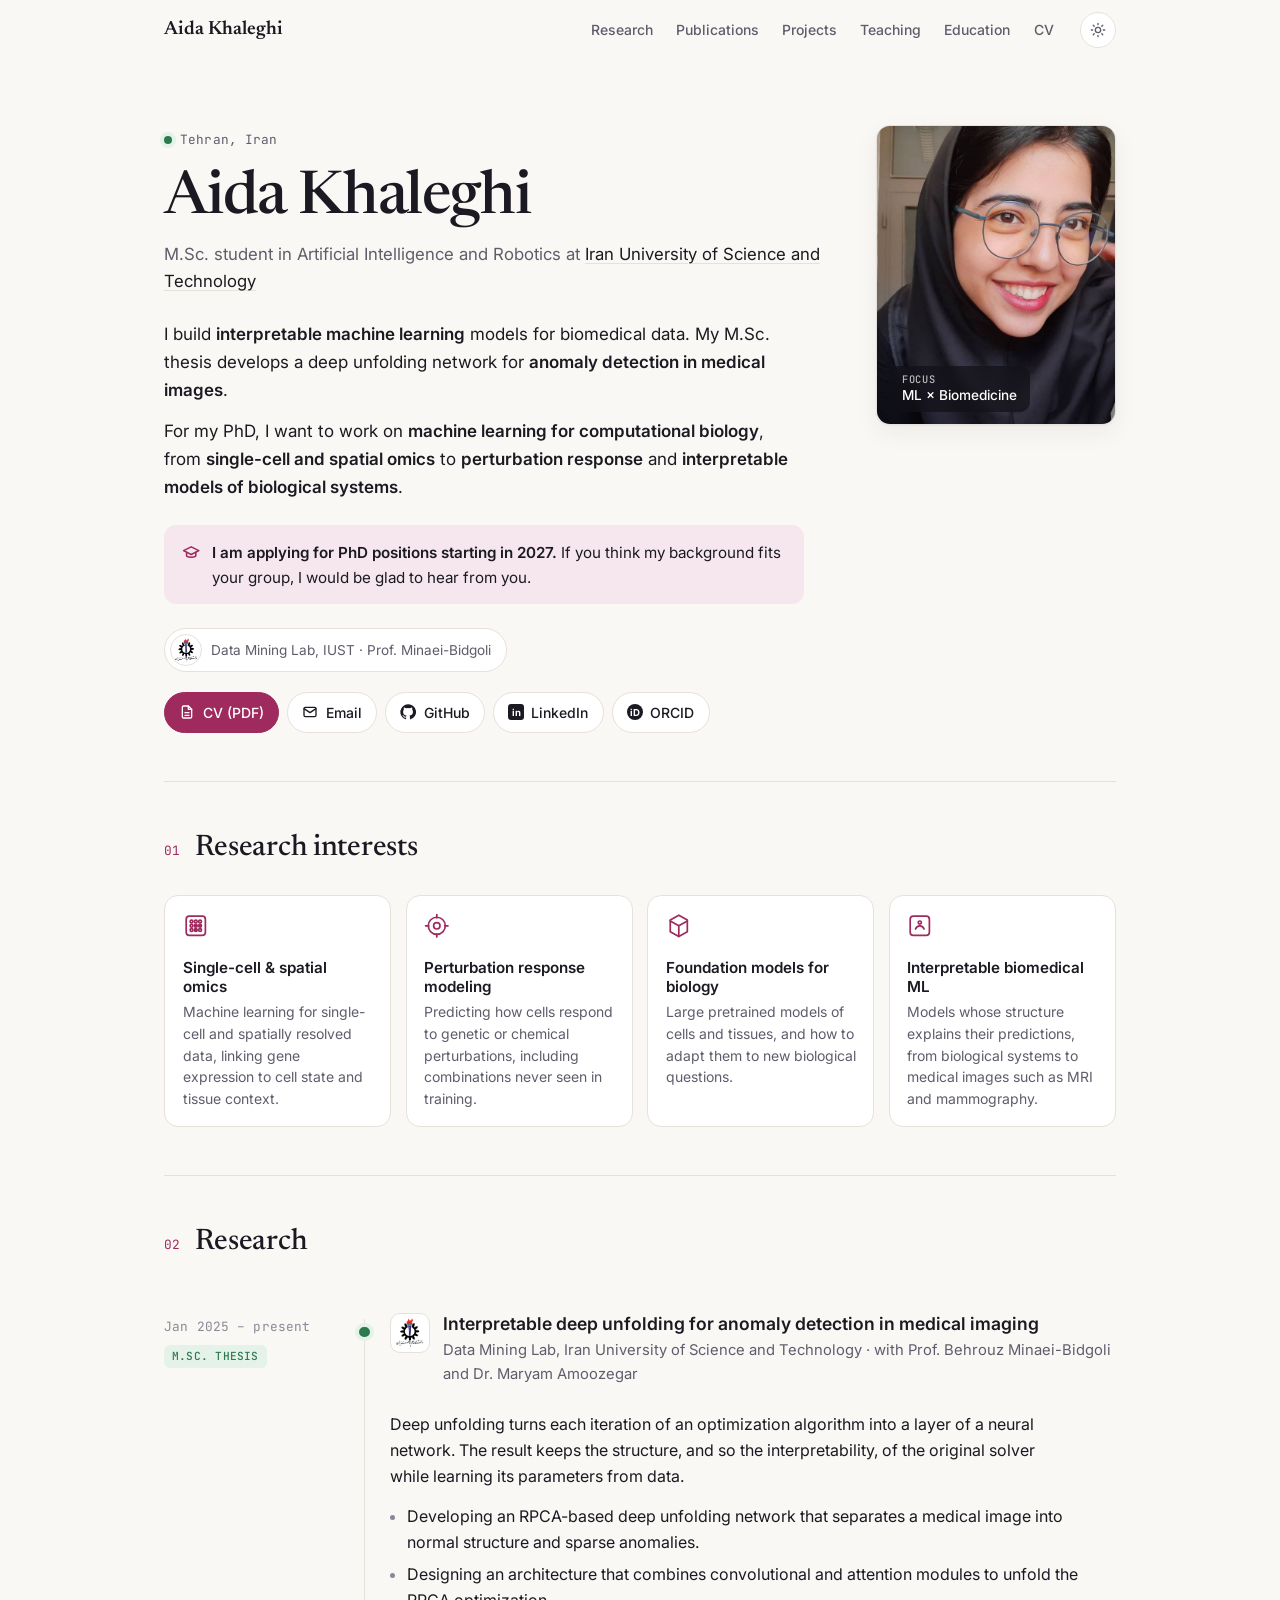
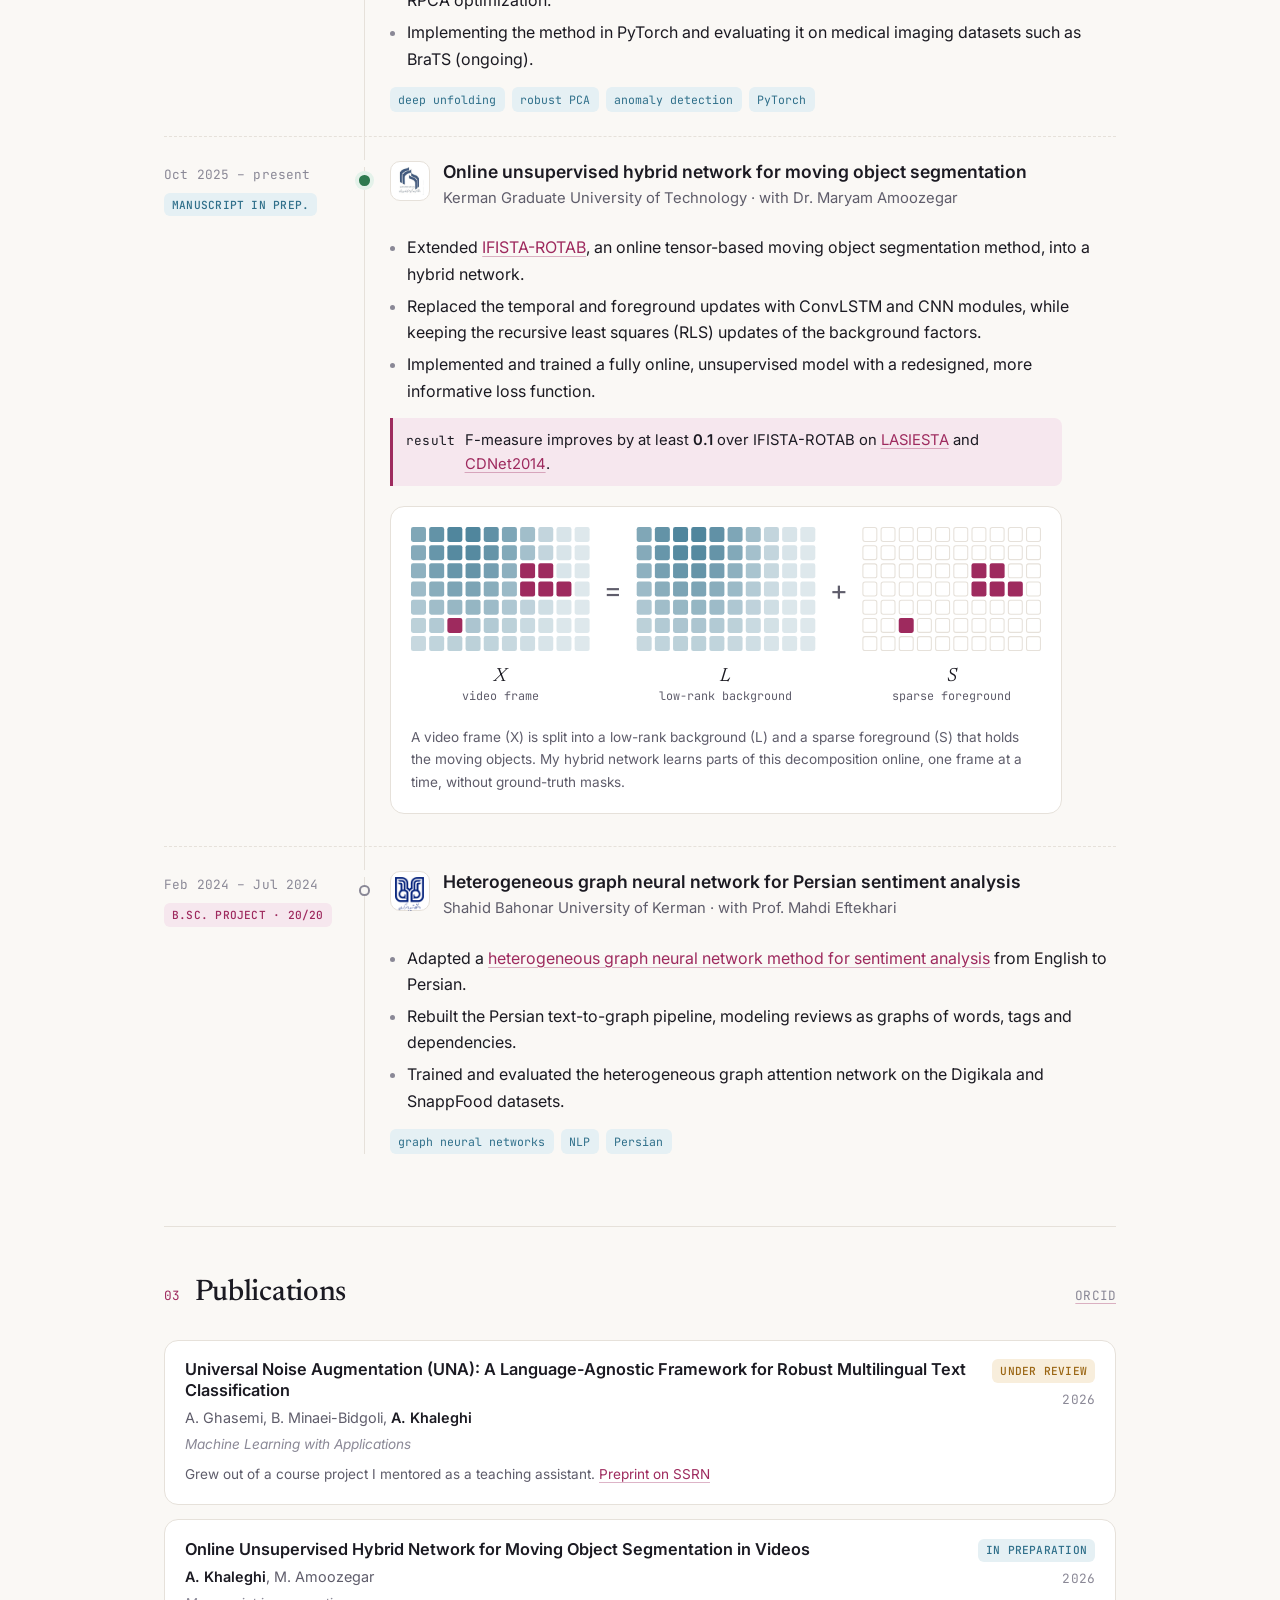
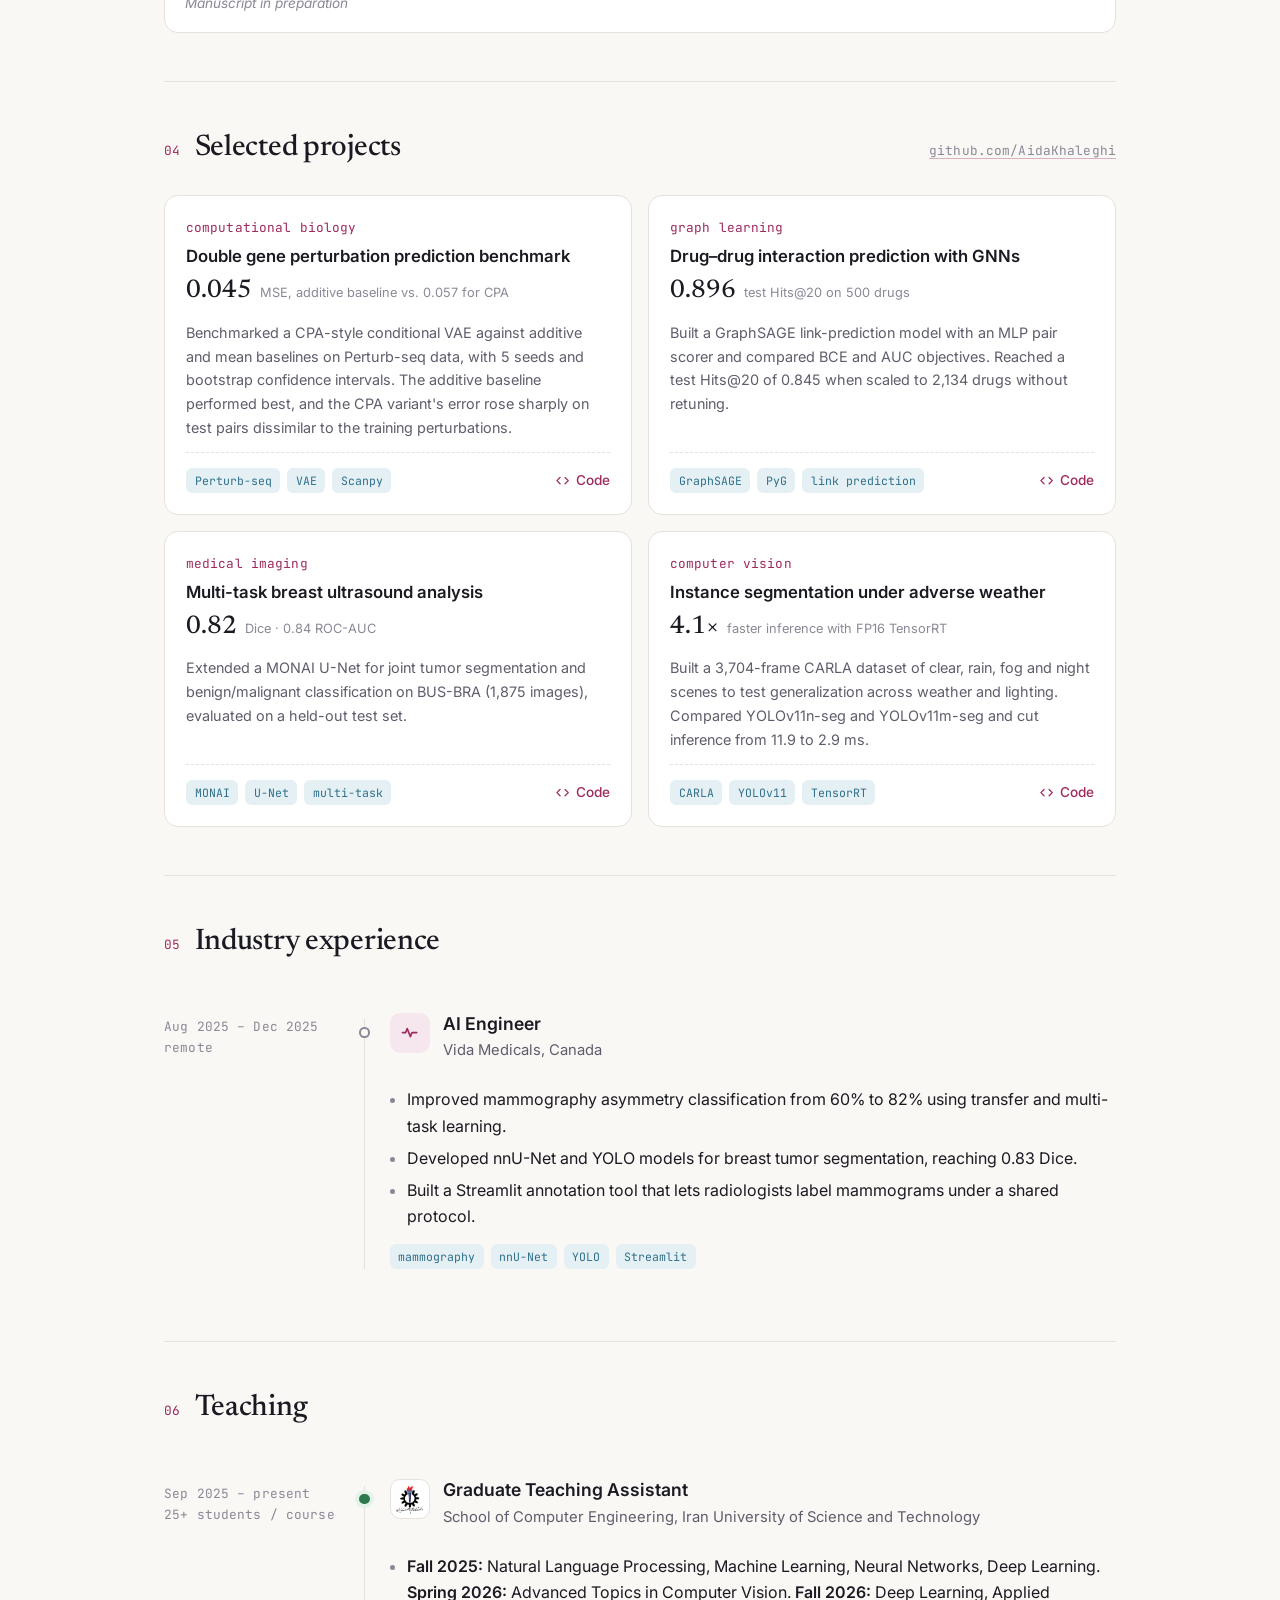
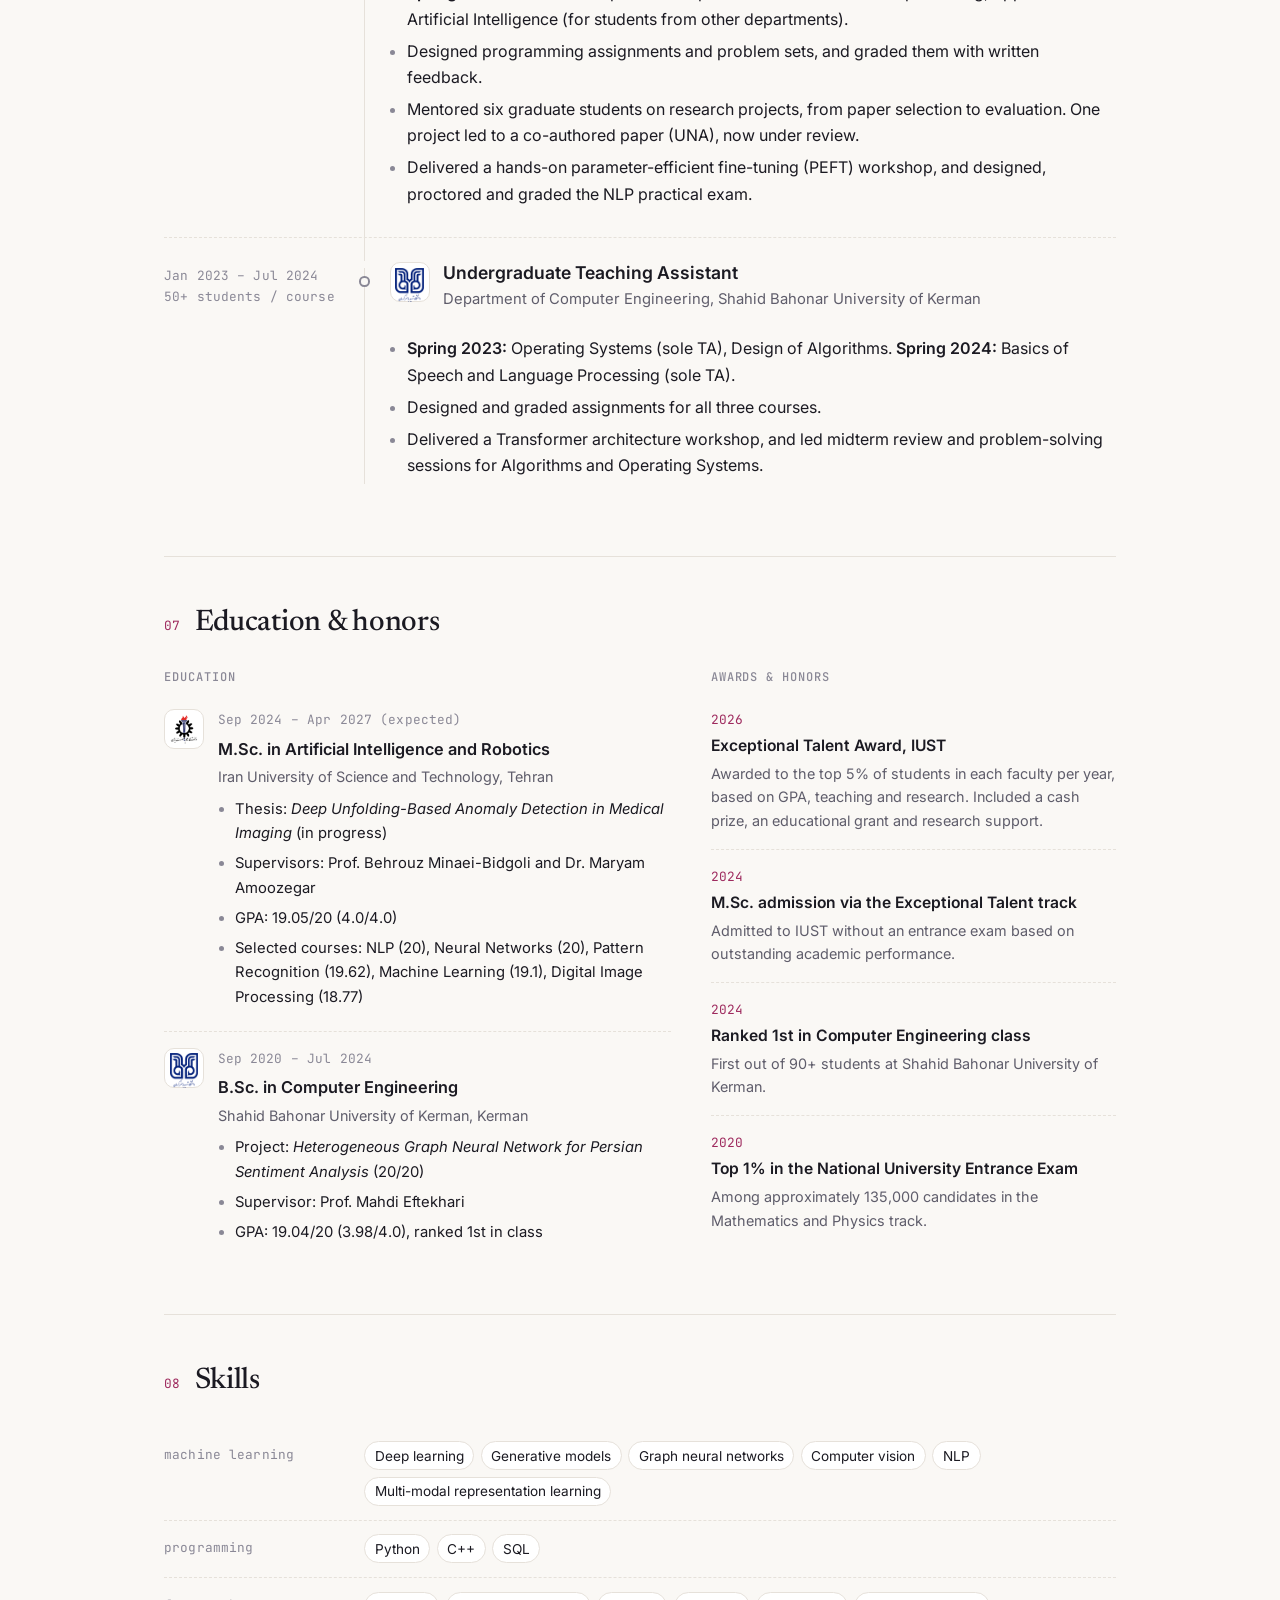
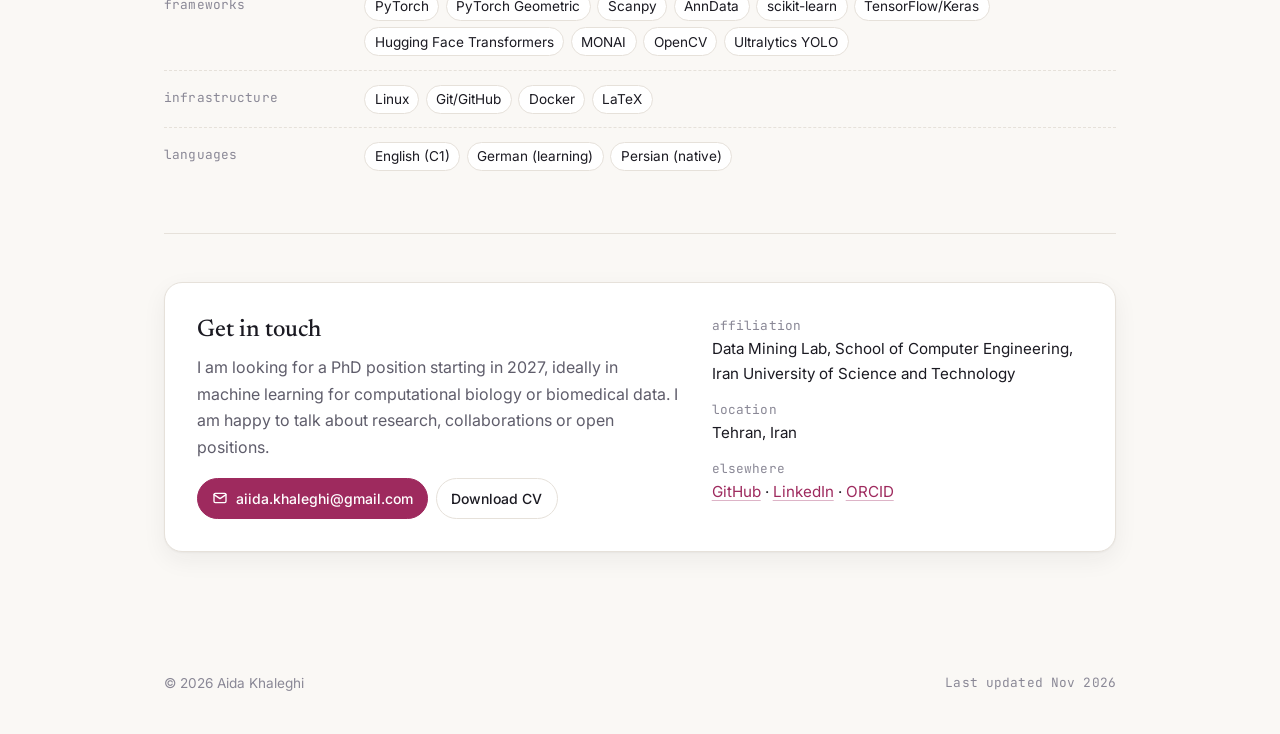
==== commit 47251e82: "Broaden research interests and sync site with latest CV Remove the KGUT label from the intro, broade" ====
--- a/index.html
+++ b/index.html
@@ -4,10 +4,10 @@
   <meta charset="utf-8">
   <meta name="viewport" content="width=device-width, initial-scale=1">
   <title>Aida Khaleghi</title>
-  <meta name="description" content="Aida Khaleghi: M.Sc. student in Artificial Intelligence and Robotics at Iran University of Science and Technology, working on interpretable machine learning for medical imaging, computational biology and spatial single-cell omics. Applying for PhD positions starting in 2027.">
+  <meta name="description" content="Aida Khaleghi: M.Sc. student in Artificial Intelligence and Robotics at Iran University of Science and Technology, working on interpretable machine learning for computational biology and biomedical data. Applying for PhD positions starting in 2027.">
   <meta name="author" content="Aida Khaleghi">
   <meta property="og:title" content="Aida Khaleghi">
-  <meta property="og:description" content="M.Sc. student in AI and Robotics working on interpretable machine learning for medical imaging, computational biology and spatial single-cell omics. Applying for PhD positions starting in 2027.">
+  <meta property="og:description" content="M.Sc. student in AI and Robotics working on interpretable machine learning for computational biology and biomedical data. Applying for PhD positions starting in 2027.">
   <meta property="og:type" content="website">
   <meta property="og:url" content="https://aidakhaleghi.github.io/">
   <link rel="canonical" href="https://aidakhaleghi.github.io/">
@@ -77,7 +77,7 @@
 
           <div class="bio">
             <p>I build <strong>interpretable machine learning</strong> models for biomedical data. My M.Sc. thesis develops a deep unfolding network for <strong>anomaly detection in medical images</strong>.</p>
-            <p>For my PhD, I want to work on <strong>computational biology</strong>, especially <strong>spatial single-cell omics</strong>, <strong>single-cell perturbation modeling</strong> and <strong>tissue foundation models</strong>.</p>
+            <p>For my PhD, I want to work on <strong>machine learning for computational biology</strong>, from <strong>single-cell and spatial omics</strong> to <strong>perturbation response</strong> and <strong>interpretable models of biological systems</strong>.</p>
           </div>
 
           <div class="callout">
@@ -89,10 +89,6 @@
             <a class="affil" href="https://www.iust.ac.ir/en">
               <span class="logo"><img src="assets/logos/iust.png" alt="" width="28" height="28"></span>
               <span>Data Mining Lab, IUST · Prof. Minaei-Bidgoli</span>
-            </a>
-            <a class="affil" href="https://www.kgut.ac.ir/">
-              <span class="logo"><img src="assets/logos/kgut.png" alt="" width="28" height="28"></span>
-              <span>Kerman Graduate University of Technology · Dr. Amoozegar</span>
             </a>
           </div>
 
@@ -140,23 +136,23 @@
         <div class="interests">
           <div class="interest">
             <svg viewBox="0 0 24 24" fill="none" stroke="currentColor" stroke-width="1.6" stroke-linecap="round" stroke-linejoin="round" aria-hidden="true"><rect x="3" y="3" width="18" height="18" rx="3"/><circle cx="8" cy="8" r="1.3"/><circle cx="12" cy="8" r="1.3"/><circle cx="16" cy="8" r="1.3"/><circle cx="8" cy="12" r="1.3"/><circle cx="12" cy="12" r="1.3" fill="currentColor"/><circle cx="16" cy="12" r="1.3" fill="currentColor"/><circle cx="8" cy="16" r="1.3"/><circle cx="12" cy="16" r="1.3" fill="currentColor"/><circle cx="16" cy="16" r="1.3"/></svg>
-            <h3>Spatial single-cell omics</h3>
-            <p>Machine learning for spatially resolved single-cell data, linking gene expression to where cells sit in the tissue.</p>
+            <h3>Single-cell &amp; spatial omics</h3>
+            <p>Machine learning for single-cell and spatially resolved data, linking gene expression to cell state and tissue context.</p>
           </div>
           <div class="interest">
             <svg viewBox="0 0 24 24" fill="none" stroke="currentColor" stroke-width="1.6" stroke-linecap="round" stroke-linejoin="round" aria-hidden="true"><circle cx="12" cy="12" r="8"/><circle cx="12" cy="12" r="3"/><path d="M12 1.5v3M12 19.5v3M1.5 12h3M19.5 12h3"/></svg>
-            <h3>Single-cell perturbation modeling</h3>
-            <p>Predicting how gene expression changes after genetic perturbations, including unseen combinations.</p>
+            <h3>Perturbation response modeling</h3>
+            <p>Predicting how cells respond to genetic or chemical perturbations, including combinations never seen in training.</p>
           </div>
           <div class="interest">
             <svg viewBox="0 0 24 24" fill="none" stroke="currentColor" stroke-width="1.6" stroke-linecap="round" stroke-linejoin="round" aria-hidden="true"><path d="M12 2 4 6.5v11L12 22l8-4.5v-11z"/><path d="M12 12 4 7.5M12 12l8-4.5M12 12v10"/></svg>
-            <h3>Tissue foundation models</h3>
-            <p>Large pretrained models that represent cells together with their spatial tissue context.</p>
+            <h3>Foundation models for biology</h3>
+            <p>Large pretrained models of cells and tissues, and how to adapt them to new biological questions.</p>
           </div>
           <div class="interest">
             <svg viewBox="0 0 24 24" fill="none" stroke="currentColor" stroke-width="1.6" stroke-linecap="round" stroke-linejoin="round" aria-hidden="true"><rect x="3" y="3" width="18" height="18" rx="3"/><path d="M8 15c1.5-4 6.5-4 8 0"/><circle cx="12" cy="9" r="1.5"/></svg>
-            <h3>Medical imaging analysis</h3>
-            <p>Interpretable segmentation, classification and anomaly detection for MRI, mammography and ultrasound.</p>
+            <h3>Interpretable biomedical ML</h3>
+            <p>Models whose structure explains their predictions, from biological systems to medical images such as MRI and mammography.</p>
           </div>
         </div>
       </section>
@@ -461,7 +457,7 @@
               <h3>Universal Noise Augmentation (UNA): A Language-Agnostic Framework for Robust Multilingual Text Classification</h3>
               <p class="authors">A. Ghasemi, B. Minaei-Bidgoli, <strong>A. Khaleghi</strong></p>
               <p class="venue">Machine Learning with Applications</p>
-              <p class="note">Grew out of a course project I mentored as a teaching assistant.</p>
+              <p class="note">Grew out of a course project I mentored as a teaching assistant. <a href="https://papers.ssrn.com/sol3/papers.cfm?abstract_id=7513373">Preprint on SSRN</a></p>
             </div>
             <div class="side"><span class="badge review">under review</span><span class="year mono">2026</span></div>
           </article>
@@ -518,7 +514,7 @@
             <div class="kind mono">computer vision</div>
             <h3>Instance segmentation under adverse weather</h3>
             <div class="metric"><b>4.1×</b><span>faster inference with FP16 TensorRT</span></div>
-            <p>Built a 3,704-frame CARLA dataset spanning clear, rain, fog and night conditions to test spatial generalization. Compared YOLOv11n-seg and YOLOv11m-seg and cut inference from 11.9 to 2.9 ms.</p>
+            <p>Built a 3,704-frame CARLA dataset of clear, rain, fog and night scenes to test generalization across weather and lighting. Compared YOLOv11n-seg and YOLOv11m-seg and cut inference from 11.9 to 2.9 ms.</p>
             <div class="foot">
               <div class="tags"><span class="tag">CARLA</span><span class="tag">YOLOv11</span><span class="tag">TensorRT</span></div>
               <a class="code-link" href="https://github.com/AidaKhaleghi/YOLOv11_Carla_Segmentation"><svg viewBox="0 0 24 24" fill="none" stroke="currentColor" stroke-width="2" stroke-linecap="round" stroke-linejoin="round" aria-hidden="true"><path d="m8 7-5 5 5 5M16 7l5 5-5 5"/></svg>Code</a>
@@ -637,6 +633,11 @@
             <h3 class="col-title">Awards &amp; honors</h3>
             <ul class="honors">
               <li>
+                <span class="year mono">2026</span>
+                <strong>Exceptional Talent Award, IUST</strong>
+                <p>Awarded to the top 5% of students in each faculty per year, based on GPA, teaching and research. Included a cash prize, an educational grant and research support.</p>
+              </li>
+              <li>
                 <span class="year mono">2024</span>
                 <strong>M.Sc. admission via the Exceptional Talent track</strong>
                 <p>Admitted to IUST without an entrance exam based on outstanding academic performance.</p>
@@ -667,7 +668,7 @@
           <div><dt class="mono">programming</dt><dd><span>Python</span><span>C++</span><span>SQL</span></dd></div>
           <div><dt class="mono">frameworks</dt><dd><span>PyTorch</span><span>PyTorch Geometric</span><span>Scanpy</span><span>AnnData</span><span>scikit-learn</span><span>TensorFlow/Keras</span><span>Hugging Face Transformers</span><span>MONAI</span><span>OpenCV</span><span>Ultralytics YOLO</span></dd></div>
           <div><dt class="mono">infrastructure</dt><dd><span>Linux</span><span>Git/GitHub</span><span>Docker</span><span>LaTeX</span></dd></div>
-          <div><dt class="mono">languages</dt><dd><span>English (C1)</span><span>Persian (native)</span></dd></div>
+          <div><dt class="mono">languages</dt><dd><span>English (C1)</span><span>German (learning)</span><span>Persian (native)</span></dd></div>
         </dl>
       </section>
 
@@ -676,7 +677,7 @@
         <div class="contact">
           <div>
             <h3 id="contact-title">Get in touch</h3>
-            <p>I am looking for a PhD position starting in 2027, ideally in machine learning for spatial single-cell omics, computational biology or biomedical imaging. I am happy to talk about research, collaborations or open positions.</p>
+            <p>I am looking for a PhD position starting in 2027, ideally in machine learning for computational biology or biomedical data. I am happy to talk about research, collaborations or open positions.</p>
             <div class="links">
               <a class="btn primary" href="mailto:aiida.khaleghi@gmail.com">
                 <svg viewBox="0 0 24 24" fill="none" stroke="currentColor" stroke-width="2" stroke-linecap="round" stroke-linejoin="round" aria-hidden="true"><rect x="3" y="5" width="18" height="14" rx="2"/><path d="m3 7 9 6 9-6"/></svg>
